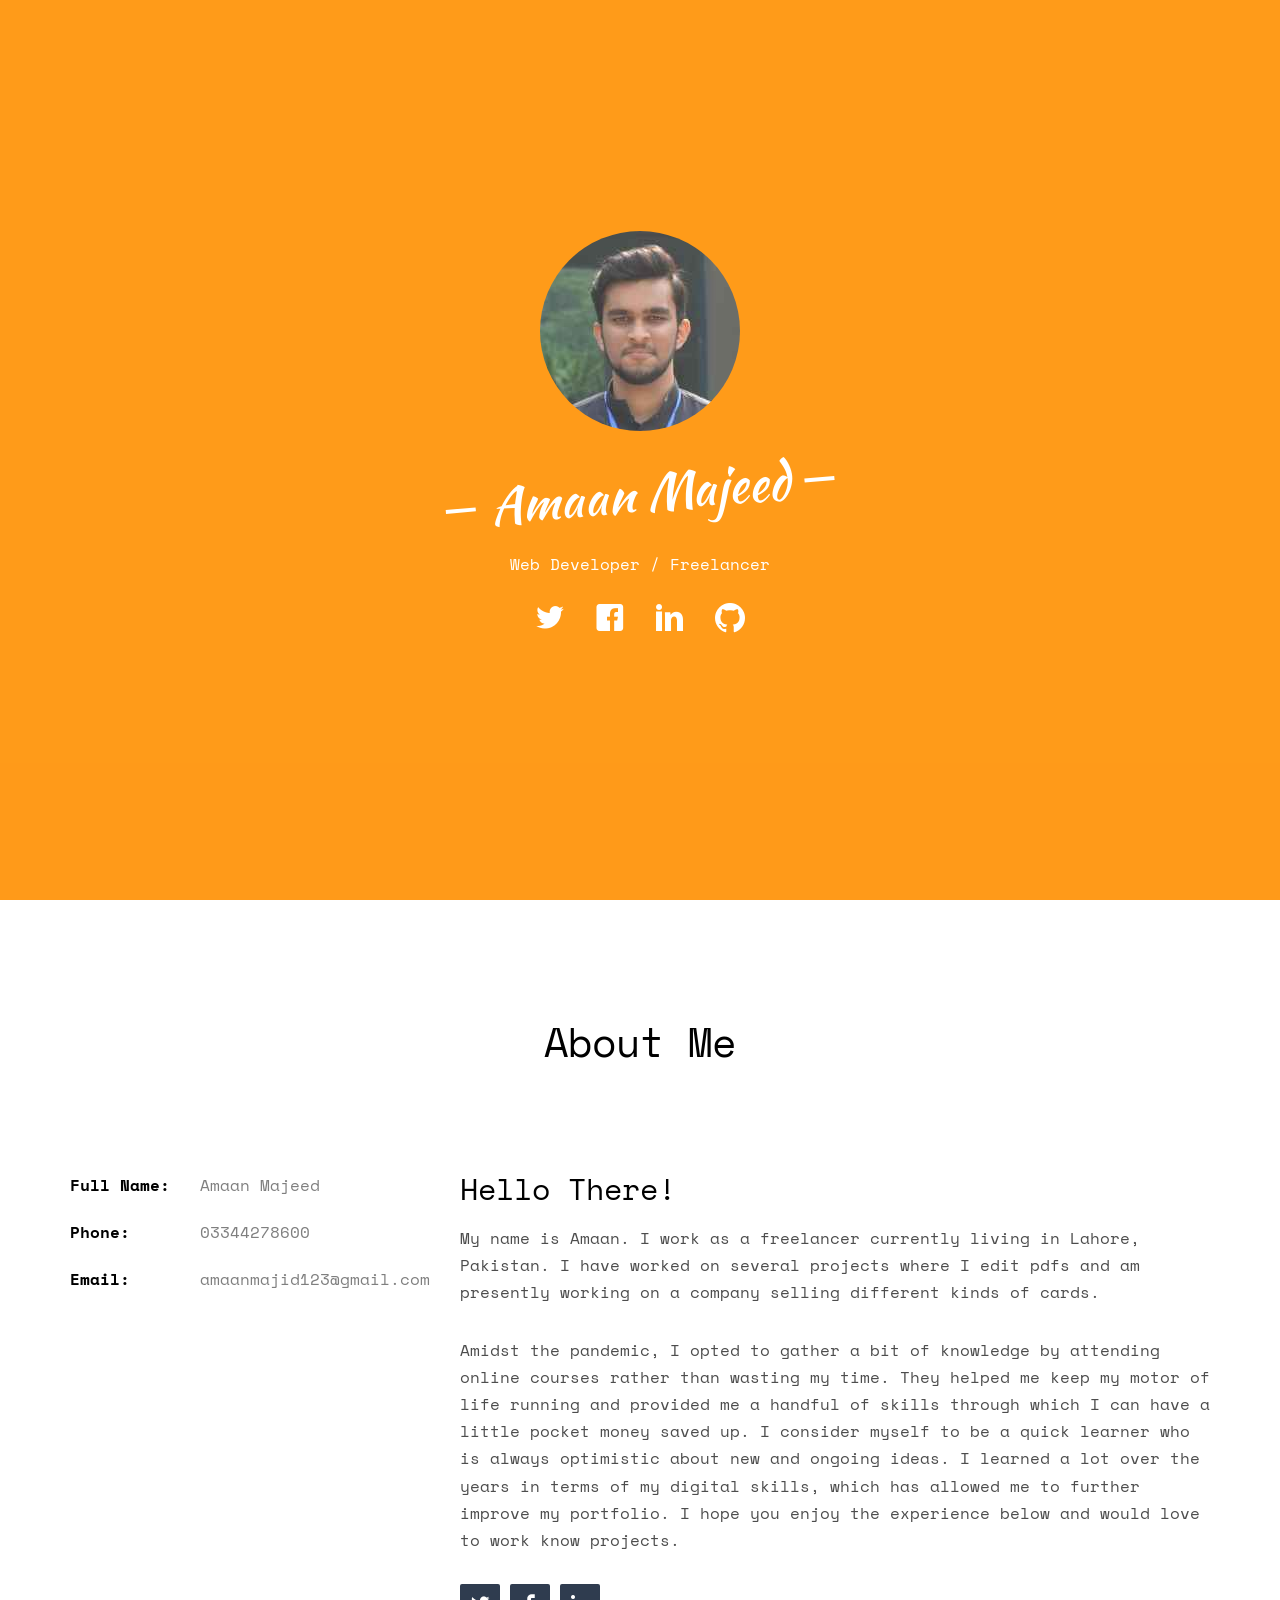
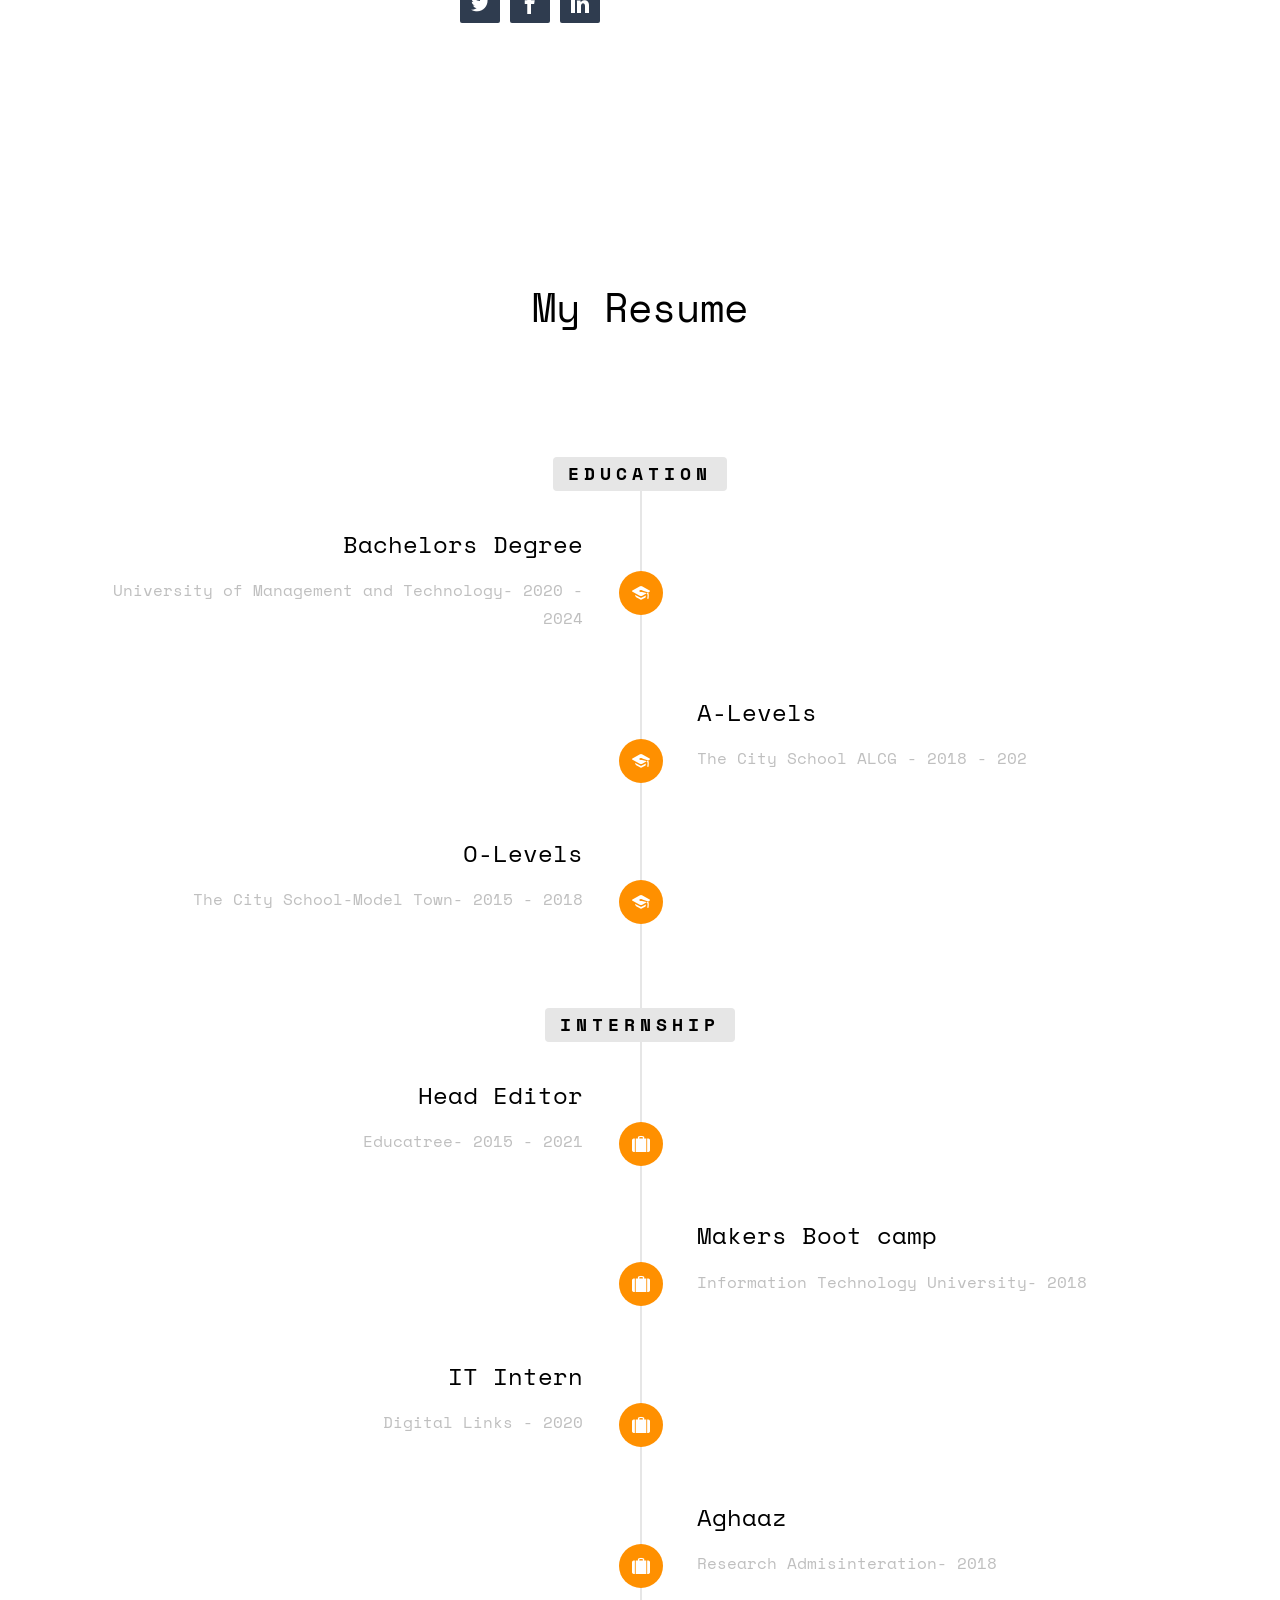
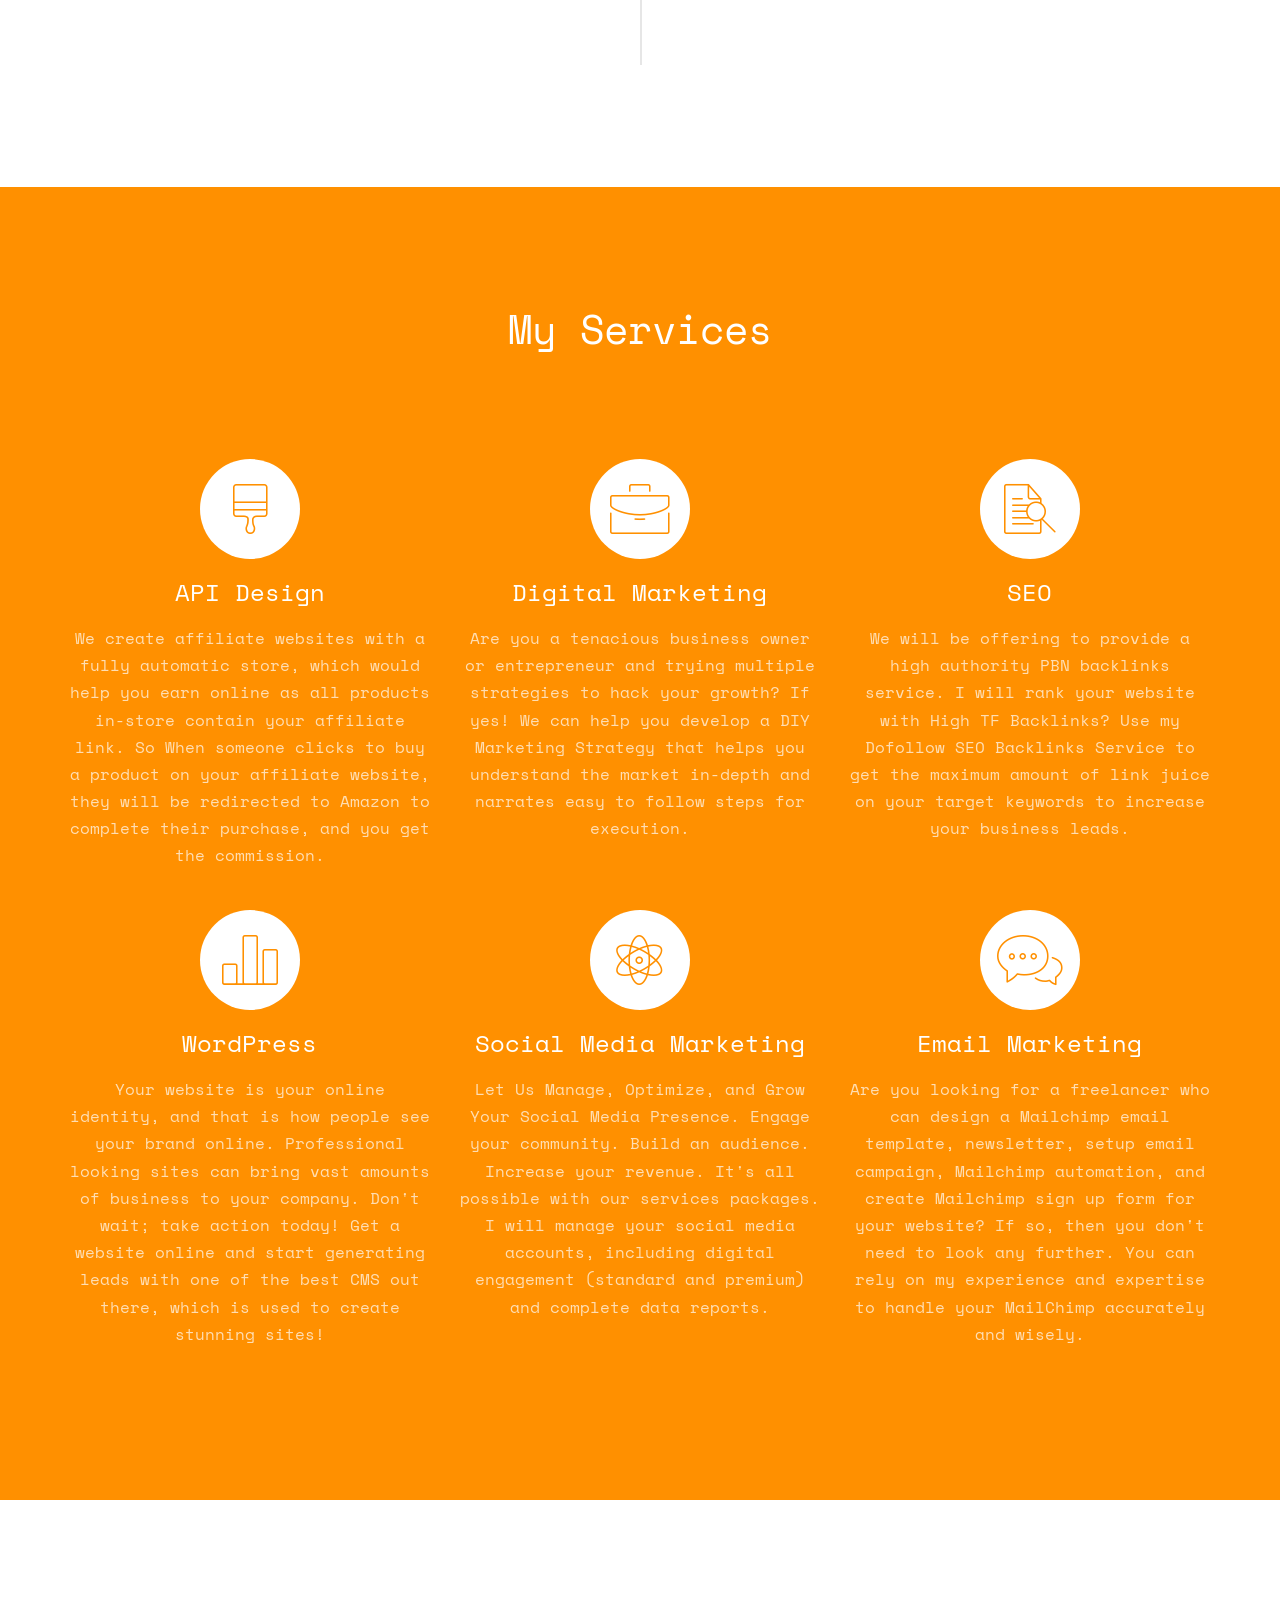
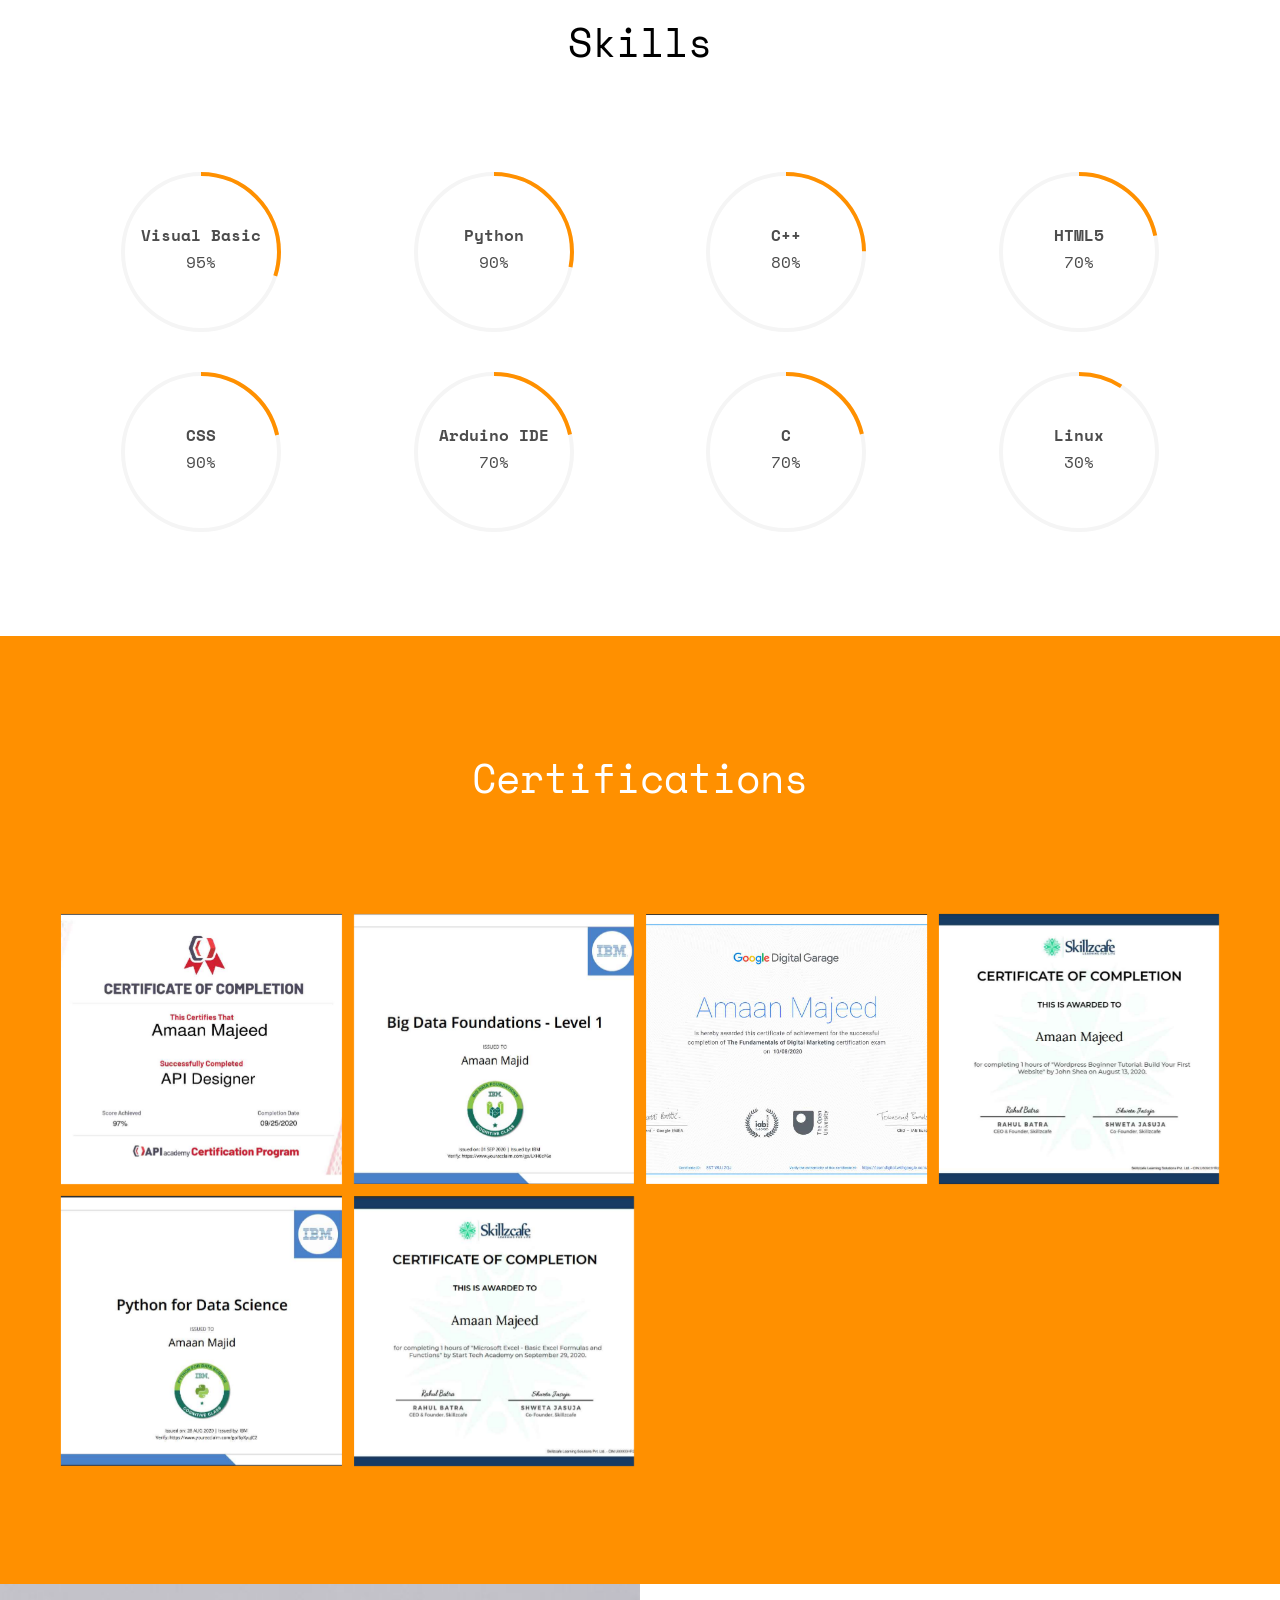
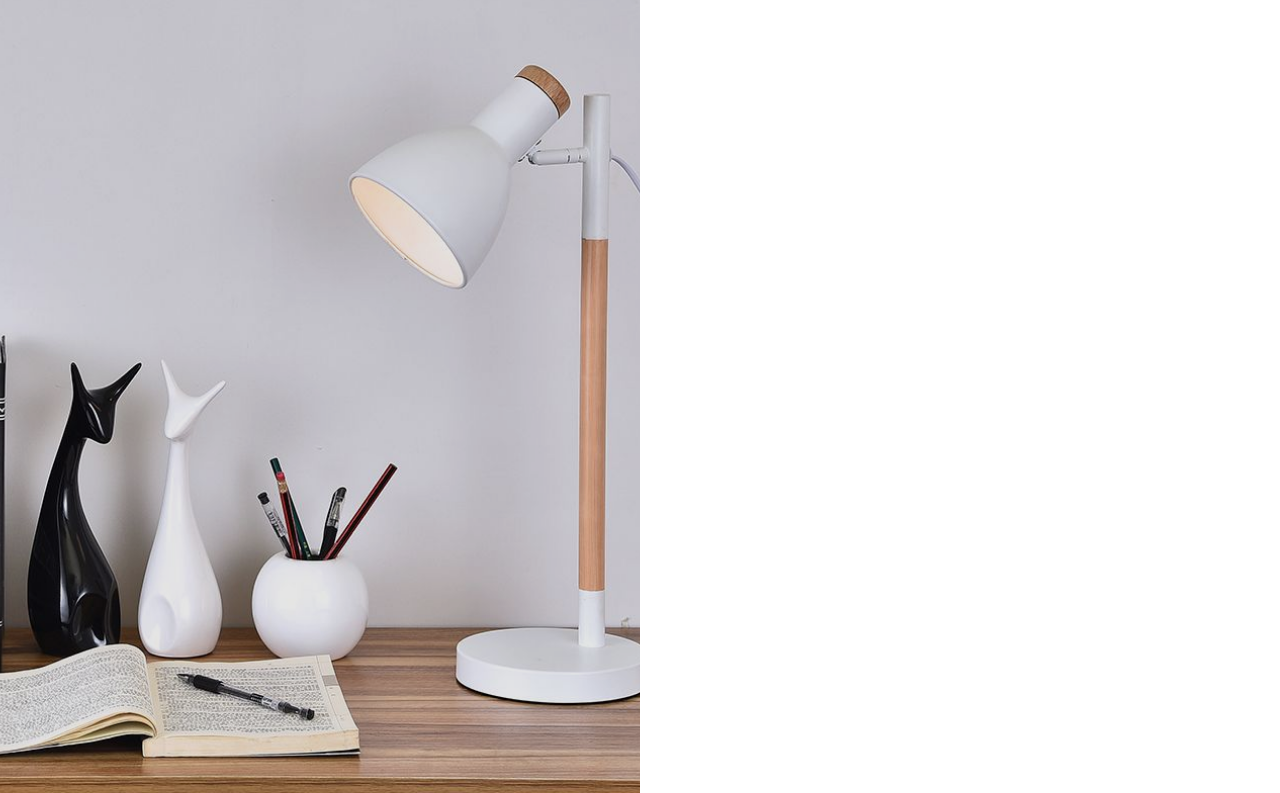
==== index.html @ 1ef881af "First Commit" ====
<!DOCTYPE HTML>
<html>
<head>
	<meta charset="utf-8">
	<meta http-equiv="X-UA-Compatible" content="IE=edge">
	<title>Amaan Majeed</title>
	<meta name="viewport" content="width=device-width, initial-scale=1">
	<meta name="description" content="Amaan Majeed's Portfolio" />
	<meta name="keywords" content="Digital Marketing, Freelancer, API, Wordpress, Social Media Marketing, Email Marketing, SEO." />
	<meta name="author" content="Amaan Majeed" />
	<style>
		.map-wrapper{
			max-width:1450;
		}
		.googlemap{
			width: 100%;
		}
		.youtubevideo{
			width: 100%
		}
	</style>
	

	<link href="https://fonts.googleapis.com/css?family=Space+Mono" rel="stylesheet">
	<link href="https://fonts.googleapis.com/css?family=Kaushan+Script" rel="stylesheet">

	<!-- Animate.css -->
	<link rel="stylesheet" href="css/animate.css">
	<!-- Icomoon Icon Fonts-->
	<link rel="stylesheet" href="css/icomoon.css">
	<!-- Bootstrap  -->
	<link rel="stylesheet" href="css/bootstrap.css">

	<!-- Theme style  -->
	<link rel="stylesheet" href="css/style.css">

	<!-- Modernizr JS -->
	<script src="js/modernizr-2.6.2.min.js"></script>
	<!-- FOR IE9 below -->
	<!--[if lt IE 9]>
	<script src="js/respond.min.js"></script>
	<![endif]-->

</head>

<div class="fh5co-loader"></div>

<div id="page">
	<header id="fh5co-header" class="fh5co-cover js-fullheight" role="banner" style="background-image:none;" data-stellar-background-ratio="0.5">
		<div class="overlay"></div>
		<div class="container">
			<div class="row">
				<div class="col-md-8 col-md-offset-2 text-center">
					<div class="display-t js-fullheight">
						<div class="display-tc js-fullheight animate-box" data-animate-effect="fadeIn">
							<div class="profile-thumb" style="background: url(images/user-3.jpg);"></div>
							<h1><span>Amaan Majeed</span></h1>
							<h3><span>Web Developer / Freelancer</span></h3>
							<p>
								<ul class="fh5co-social-icons">
									<li><a href="https://twitter.com/amaanmajid123" target="_blank"><i class="icon-twitter2"></i></a></li>
									<li><a href="https://www.facebook.com/amaan.majid" target="_blank"><i class="icon-facebook2" ></i></a></li>
									<li><a href="https://www.linkedin.com/in/amaan-majeed-285aa01b4/" target="_blank"><i class="icon-linkedin2"></i></a></li>
									<li><a href="https://www.linkedin.com/in/amaan-majeed-285aa01b4/" target="_blank"><i class="icon-github2"></i></a></li>
								</ul>
							</p>
						</div>
					</div>
				</div>
			</div>
		</div>
	</header>

	<div id="fh5co-about" class="animate-box">
		<div class="container">
			<div class="row">
				<div class="col-md-8 col-md-offset-2 text-center fh5co-heading">
					<h2>About Me</h2>
				</div>
			</div>
			<div class="row">
				<div class="col-md-4">
					<ul class="info">
						<li><span class="first-block">Full Name:</span><span class="second-block">Amaan Majeed</span></li>
						<li><span class="first-block">Phone:</span><span class="second-block">03344278600</span></li>
						<li><span class="first-block">Email:</span><span class="second-block">amaanmajid123@gmail.com</span></li>
					</ul>
				</div>
				<div class="col-md-8">
					<h2>Hello There!</h2>
					<p>My name is Amaan. I work as a freelancer currently living in Lahore, Pakistan. I have worked on several projects where I edit pdfs and am presently working on a company selling different kinds of cards.</p>
					<p>Amidst the pandemic, I opted to gather a bit of knowledge by attending online courses rather than wasting my time. They helped me keep my motor of life running and provided me a handful of skills through which I can have a little pocket money saved up.
					I consider myself to be a quick learner who is always optimistic about new and ongoing ideas. I learned a lot over the years in terms of my digital skills, which has allowed me to further improve my portfolio. I hope you enjoy the experience below and would love to work know projects.</p>
					<p>
					
						<ul class="fh5co-social-icons">
							<li><a href="https://twitter.com/amaanmajid123"><i class="icon-twitter2"></i></a></li>
							<li><a href="https://www.facebook.com/amaan.majid"><i class="icon-facebook3"></i></a></li>
							<li><a href="https://www.linkedin.com/in/amaan-majeed-285aa01b4/"><i class="icon-linkedin2"></i></a></li>

						</ul>
					</p>
				</div>
			</div>
		</div>
	</div>

	<div id="fh5co-resume" class="fh5co-bg-color">
		<div class="container">
			<div class="row animate-box">
				<div class="col-md-8 col-md-offset-2 text-center fh5co-heading">
					<h2>My Resume</h2>
				</div>
			</div>
			<div class="row">
				<div class="col-md-12 col-md-offset-0">
					<ul class="timeline">
						<li class="timeline-heading text-center animate-box">
							<div><h3>Education</h3></div>
						</li>
						<li class="animate-box timeline-unverted">
							<div class="timeline-badge"><i class="icon-graduation-cap"></i></div>
							<div class="timeline-panel">
								<div class="timeline-heading">
									<h3 class="timeline-title">Bachelors Degree</h3>
									<span class="company">University of Management and Technology- 2020 - 2024</span>
								</div>
								<div class="timeline-body">
									<br>
								</div>
							</div>
						</li>
						<li class="timeline-inverted animate-box">
							<div class="timeline-badge"><i class="icon-graduation-cap"></i></div>
							<div class="timeline-panel">
								<div class="timeline-heading">
									<h3 class="timeline-title">A-Levels</h3>
									<span class="company">The City School ALCG - 2018 - 202</span>
								</div>
								<div class="timeline-body">
									<br>
								</div>
							</div>
						</li>
						<li class="animate-box timeline-unverted">
							<div class="timeline-badge"><i class="icon-graduation-cap"></i></div>
							<div class="timeline-panel">
								<div class="timeline-heading">
									<h3 class="timeline-title">O-Levels</h3>
									<span class="company">The City School-Model Town- 2015 - 2018</span>
								</div>
								<div class="timeline-body">
									<br>
								</div>
							</div>
						</li>

						<br>
						<li class="timeline-heading text-center animate-box">
							<div><h3>Internship</h3></div>
						</li>
						<li class="animate-box timeline-unverted">
							<div class="timeline-badge"><i class="icon-suitcase"></i></div>
							<div class="timeline-panel">
								<div class="timeline-heading">
									<h3 class="timeline-title">Head Editor</h3>
									<span class="company">Educatree- 2015 - 2021</span>
								</div>
								<div class="timeline-body">
									<br>
								</div>
							</div>
						</li>
						<li class="timeline-inverted animate-box">
							<div class="timeline-badge"><i class="icon-suitcase"></i></div>
							<div class="timeline-panel">
								<div class="timeline-heading">
									<h3 class="timeline-title">Makers Boot camp</h3>
									<span class="company">Information Technology University- 2018</span>
								</div>
								<div class="timeline-body">
									<br>
								</div>
							</div>
						</li>
						<li class="animate-box timeline-unverted">
							<div class="timeline-badge"><i class="icon-suitcase"></i></div>
							<div class="timeline-panel">
								<div class="timeline-heading">
									<h3 class="timeline-title">IT Intern</h3>
									<span class="company">Digital Links - 2020</span>
								</div>
								<div class="timeline-body">
									<br>
								</div>
							</div>
						</li>
						<li class="timeline-inverted animate-box">
							<div class="timeline-badge"><i class="icon-suitcase"></i></div>
							<div class="timeline-panel">
								<div class="timeline-heading">
									<h3 class="timeline-title">Aghaaz</h3>
									<span class="company">Research Admisinteration- 2018</span>
								</div>
								<div class="timeline-body">
									<br>
								</div>
							</div>
						</li>
					</ul>
				</div>
			</div>
		</div>
	</div>


	<div id="fh5co-features" class="animate-box">
		<div class="container">
			<div class="services-padding">
				<div class="row">
					<div class="col-md-8 col-md-offset-2 text-center fh5co-heading">
						<h2>My Services</h2>
					</div>
				</div>
				<div class="row">
					<div class="col-md-4 text-center">
						<div class="feature-left">
							<span class="icon">
								<i class="icon-paintbrush"></i>
							</span>
							<div class="feature-copy">
								<h3>API Design</h3>
								<p>We create affiliate websites with a fully automatic store, which would help you earn online as all products in-store contain your affiliate link. So When someone clicks to buy a product on your affiliate website, they will be redirected to Amazon to complete their purchase, and you get the commission.</p>
							</div>
						</div>
					</div>

					<div class="col-md-4 text-center">
						<div class="feature-left">
							<span class="icon">
								<i class="icon-briefcase"></i>
							</span>
							<div class="feature-copy">
								<h3>Digital Marketing</h3>
								<p>Are you a tenacious business owner or entrepreneur and trying multiple strategies to hack your growth? If yes! We can help you develop a DIY Marketing Strategy that helps you understand the market in-depth and narrates easy to follow steps for execution.</p>
							</div>
						</div>

					</div>
					<div class="col-md-4 text-center">
						<div class="feature-left">
							<span class="icon">
								<i class="icon-search"></i>
							</span>
							<div class="feature-copy">
								<h3>SEO</h3>
								<p>We will be offering to provide a high authority PBN backlinks service. I will rank your website with High TF Backlinks? Use my Dofollow SEO Backlinks Service to get the maximum amount of link juice on your target keywords to increase your business leads.</p>
							</div>
						</div>
					</div>
				</div>


				<div class="row">
					<div class="col-md-4 text-center">

						<div class="feature-left">
							<span class="icon">
								<i class="icon-bargraph"></i>
							</span>
							<div class="feature-copy">
								<h3>WordPress</h3>
								<p>Your website is your online identity, and that is how people see your brand online. Professional looking sites can bring vast amounts of business to your company. Don't wait; take action today! Get a website online and start generating leads with one of the best CMS out there, which is used to create stunning sites!</p>
							</div>
						</div>

					</div>

					<div class="col-md-4 text-center">
						<div class="feature-left">
							<span class="icon">
								<i class="icon-genius"></i>
							</span>
							<div class="feature-copy">
								<h3>Social Media Marketing</h3>
								<p>Let Us Manage, Optimize, and Grow Your Social Media Presence. Engage your community. Build an audience. Increase your revenue. It's all possible with our services packages. I will manage your social media accounts, including digital engagement (standard and premium) and complete data reports.</p>
							</div>
						</div>

					</div>
					<div class="col-md-4 text-center">
						<div class="feature-left">
							<span class="icon">
								<i class="icon-chat"></i>
							</span>
							<div class="feature-copy">
								<h3>Email Marketing</h3>
								<p>Are you looking for a freelancer who can design a Mailchimp email template, newsletter, setup email campaign, Mailchimp automation, and create Mailchimp sign up form for your website? If so, then you don't need to look any further. You can rely on my experience and expertise to handle your MailChimp accurately and wisely.</p>
							</div>
						</div>
					</div>
				</div>
			</div>
		</div>
	</div>

	<div id="fh5co-skills" class="animate-box">
		<div class="container">
			<div class="row">
				<div class="col-md-8 col-md-offset-2 text-center fh5co-heading">
					<h2>Skills</h2>
				</div>
			</div>
			<div class="row row-pb-md">
				<div class="col-md-3 col-sm-6 col-xs-12 text-center">
					<div class="chart" data-percent="95"><span><strong>Visual Basic</strong>95%</span></div>
				</div>

				<div class="col-md-3 col-sm-6 col-xs-12 text-center">
					<div class="chart" data-percent="90"><span><strong>Python</strong>90%</span></div>
				</div>
				<div class="col-md-3 col-sm-6 col-xs-12 text-center">
					<div class="chart" data-percent="80"><span><strong>C++</strong>80%</span></div>
				</div>
				<div class="col-md-3 col-sm-6 col-xs-12 text-center">
					<div class="chart" data-percent="70"><span><strong>HTML5</strong>70%</span></div>
				</div>

				<div class="col-md-3 col-sm-6 col-xs-12 text-center">
					<div class="chart" data-percent="70"><span><strong>CSS</strong>90%</span></div>
				</div>
				<div class="col-md-3 col-sm-6 col-xs-12 text-center">
					<div class="chart" data-percent="70"><span><strong>Arduino IDE</strong>70%</span></div>
				</div>
				<div class="col-md-3 col-sm-6 col-xs-12 text-center">
					<div class="chart" data-percent="70"><span><strong>C</strong>70%</span></div>
				</div>
				<div class="col-md-3 col-sm-6 col-xs-12 text-center">
					<div class="chart" data-percent="30"><span><strong>Linux</strong>30%</span></div>
				</div>

			</div>
		</div>

		<div id="fh5co-work" class="fh5co-bg-dark">
			<div class="container">
				<div class="row animate-box">
					<div class="col-md-8 col-md-offset-2 text-center fh5co-heading">
						<h2>Certifications</h2>
					</div>
				</div>
				<div class="row">
					<div class="col-md-3 text-center col-padding animate-box">
						<a href="#" class="work" style="background-image: url(images/portfolio-1.jpg);">
							<div class="desc">
								<h3>API Designer</h3>
								<span>API academy</span>
							</div>
						</a>
					</div>
					<div class="col-md-3 text-center col-padding animate-box">
						<a href="#" class="work" style="background-image: url(images/portfolio-2.jpg);">
							<div class="desc">
								<h3>Big Data</h3>
								<span>IBM</span>
							</div>
						</a>
					</div>
					<div class="col-md-3 text-center col-padding animate-box">
						<a href="#" class="work" style="background-image: url(images/portfolio-3.jpg);">
							<div class="desc">
								<h3>Digital Marketing</h3>
								<span>Google</span>
							</div>
						</a>
					</div>
					<div class="col-md-3 text-center col-padding animate-box">
						<a href="#" class="work" style="background-image: url(images/portfolio-4.jpg);">
							<div class="desc">
								<h3>WordPress</h3>
								<span>Skillzcafe</span>
							</div>
						</a>
					</div>
					<div class="col-md-3 text-center col-padding animate-box">
						<a href="#" class="work" style="background-image: url(images/portfolio-5.jpg);">
							<div class="desc">
								<h3>Python</h3>
								<span>IBM</span>
							</div>
						</a>
					</div>
					<div class="col-md-3 text-center col-padding animate-box">
						<a href="#" class="work" style="background-image: url(images/portfolio-6.jpg);">
							<div class="desc">
								<h3>Microsoft Excel</h3>
								<span>Skillzcafe</span>
							</div>
						</a>
					</div>
					<div class="col-md-3 text-center col-padding animate-box">
						<a href="#" class="work" style="background-image: url(images/portfolio-7.jpg);">
							<div class="desc">
								<h3>SEO</h3>
								<span>SEMrush</span>
							</div>
						</a>
					</div>
					<div class="col-md-3 text-center col-padding animate-box">
						<a href="#" class="work" style="background-image: url(images/portfolio-8.jpg);">
							<div class="desc">
								<h3>MAKERS BOOTCAMP</h3>
								<span>ITU</span>
							</div>
						</a>
					</div>
				</div>
			</div>
		</div>
		<!-- 
		<div id="fh5co-blog">
			<div class="container">
				<div class="row animate-box">
					<div class="col-md-8 col-md-offset-2 text-center fh5co-heading">
						<h2>What is Digital Marketing</h2>
						<p>Need to Know what Digital Marketing is? Here is a video which might help you get an idea what you would be dealing with.</p>
						<p align="center"><iframe class="youtubevideo" width="768" height="432" src="https://www.youtube.com/embed/bixR-KIJKYM" frameborder="0" allow="accelerometer; autoplay; clipboard-write; encrypted-media; gyroscope; picture-in-picture" allowfullscreen></iframe></p>

					</div>
				</div>

			</div>
		</div>

		<div id="fh5co-started" class="fh5co-bg-dark">
			<div class="overlay"></div>
			<div class="container">
				<div class="row animate-box">
					<div class="col-md-8 col-md-offset-2 text-center fh5co-heading">
						<h2>Hire Me!</h2>
						<p>If you feel like working with me, then drop down your details, and I would be in touch with you soon.</p>
						<p><a href="#fh5co-consult" class="btn btn-default btn-lg">Contact Us</a></p>
					</div>
				</div>
			</div>
		</div>
		-->
		<div id="fh5co-consult">
			<div class="video fh5co-video" style="background-image: url(images/cover_bg_1.jpg);">
				<div class="overlay"></div>
			</div>
			<div class="choose animate-box">
				<h2>Contact</h2>
				<form action="#">
					<div class="row form-group">
						<div class="col-md-12">
							<input type="text" id="fname" class="form-control" placeholder="Your firstname">
						</div>
					</div>

					<div class="row form-group">
						<div class="col-md-12">
							<input type="text" id="email" class="form-control" placeholder="Your email address">
						</div>
					</div>

					<div class="row form-group">
						<div class="col-md-12">
							<input type="text" id="subject" class="form-control" placeholder="Your subject of this message">
						</div>
					</div>

					<div class="row form-group">
						<div class="col-md-12">
							<textarea name="message" id="message" cols="30" rows="10" class="form-control" placeholder="Say something about us"></textarea>
						</div>
					</div>
					<div class="form-group">
						<input type="submit" value="Send Message" class="btn btn-primary">
					</div>

				</form>
			</div>
		</div>

	</div>
	<br>

	<div class="gototop js-top">
		<a href="#" class="js-gotop"><i class="icon-arrow-up22"></i></a>
	</div>

	<!-- jQuery -->
	<script src="js/jquery.min.js"></script>
	<!-- jQuery Easing -->
	<script src="js/jquery.easing.1.3.js"></script>
	<!-- Bootstrap -->
	<script src="js/bootstrap.min.js"></script>
	<!-- Waypoints -->
	<script src="js/jquery.waypoints.min.js"></script>
	<!-- Stellar Parallax -->
	<script src="js/jquery.stellar.min.js"></script>
	<!-- Easy PieChart -->
	<script src="js/jquery.easypiechart.min.js"></script>
	<!-- Google Map -->
	<br>
	
	<!-- Main -->
	<script src="js/main.js"></script>

	</body>
</html>
---- css/icomoon.css ----
@font-face {
    font-family: 'icomoon';
    src:    url('fonts/icomoon.eot?1oniuf');
    src:    url('fonts/icomoon.eot?1oniuf#iefix') format('embedded-opentype'),
        url('fonts/icomoon.ttf?1oniuf') format('truetype'),
        url('fonts/icomoon.woff?1oniuf') format('woff'),
        url('fonts/icomoon.svg?1oniuf#icomoon') format('svg');
    font-weight: normal;
    font-style: normal;
}

[class^="icon-"], [class*=" icon-"] {
    /* use !important to prevent issues with browser extensions that change fonts */
    font-family: 'icomoon' !important;
    speak: none;
    font-style: normal;
    font-weight: normal;
    font-variant: normal;
    text-transform: none;
    line-height: 1;

    /* Better Font Rendering =========== */
    -webkit-font-smoothing: antialiased;
    -moz-osx-font-smoothing: grayscale;
}

.icon-mobile:before {
    content: "\e000";
}
.icon-laptop:before {
    content: "\e001";
}
.icon-desktop:before {
    content: "\e002";
}
.icon-tablet:before {
    content: "\e003";
}
.icon-phone:before {
    content: "\e004";
}
.icon-document:before {
    content: "\e005";
}
.icon-documents:before {
    content: "\e006";
}
.icon-search:before {
    content: "\e007";
}
.icon-clipboard:before {
    content: "\e008";
}
.icon-newspaper:before {
    content: "\e009";
}
.icon-notebook:before {
    content: "\e00a";
}
.icon-book-open:before {
    content: "\e00b";
}
.icon-browser:before {
    content: "\e00c";
}
.icon-calendar:before {
    content: "\e00d";
}
.icon-presentation:before {
    content: "\e00e";
}
.icon-picture:before {
    content: "\e00f";
}
.icon-pictures:before {
    content: "\e010";
}
.icon-video:before {
    content: "\e011";
}
.icon-camera:before {
    content: "\e012";
}
.icon-printer:before {
    content: "\e013";
}
.icon-toolbox:before {
    content: "\e014";
}
.icon-briefcase:before {
    content: "\e015";
}
.icon-wallet:before {
    content: "\e016";
}
.icon-gift:before {
    content: "\e017";
}
.icon-bargraph:before {
    content: "\e018";
}
.icon-grid:before {
    content: "\e019";
}
.icon-expand:before {
    content: "\e01a";
}
.icon-focus:before {
    content: "\e01b";
}
.icon-edit:before {
    content: "\e01c";
}
.icon-adjustments:before {
    content: "\e01d";
}
.icon-ribbon:before {
    content: "\e01e";
}
.icon-hourglass:before {
    content: "\e01f";
}
.icon-lock:before {
    content: "\e020";
}
.icon-megaphone:before {
    content: "\e021";
}
.icon-shield:before {
    content: "\e022";
}
.icon-trophy:before {
    content: "\e023";
}
.icon-flag:before {
    content: "\e024";
}
.icon-map:before {
    content: "\e025";
}
.icon-puzzle:before {
    content: "\e026";
}
.icon-basket:before {
    content: "\e027";
}
.icon-envelope:before {
    content: "\e028";
}
.icon-streetsign:before {
    content: "\e029";
}
.icon-telescope:before {
    content: "\e02a";
}
.icon-gears:before {
    content: "\e02b";
}
.icon-key:before {
    content: "\e02c";
}
.icon-paperclip:before {
    content: "\e02d";
}
.icon-attachment:before {
    content: "\e02e";
}
.icon-pricetags:before {
    content: "\e02f";
}
.icon-lightbulb:before {
    content: "\e030";
}
.icon-layers:before {
    content: "\e031";
}
.icon-pencil:before {
    content: "\e032";
}
.icon-tools:before {
    content: "\e033";
}
.icon-tools-2:before {
    content: "\e034";
}
.icon-scissors:before {
    content: "\e035";
}
.icon-paintbrush:before {
    content: "\e036";
}
.icon-magnifying-glass:before {
    content: "\e037";
}
.icon-circle-compass:before {
    content: "\e038";
}
.icon-linegraph:before {
    content: "\e039";
}
.icon-mic:before {
    content: "\e03a";
}
.icon-strategy:before {
    content: "\e03b";
}
.icon-beaker:before {
    content: "\e03c";
}
.icon-caution:before {
    content: "\e03d";
}
.icon-recycle:before {
    content: "\e03e";
}
.icon-anchor:before {
    content: "\e03f";
}
.icon-profile-male:before {
    content: "\e040";
}
.icon-profile-female:before {
    content: "\e041";
}
.icon-bike:before {
    content: "\e042";
}
.icon-wine:before {
    content: "\e043";
}
.icon-hotairballoon:before {
    content: "\e044";
}
.icon-globe:before {
    content: "\e045";
}
.icon-genius:before {
    content: "\e046";
}
.icon-map-pin:before {
    content: "\e047";
}
.icon-dial:before {
    content: "\e048";
}
.icon-chat:before {
    content: "\e049";
}
.icon-heart:before {
    content: "\e04a";
}
.icon-cloud:before {
    content: "\e04b";
}
.icon-upload:before {
    content: "\e04c";
}
.icon-download:before {
    content: "\e04d";
}
.icon-target:before {
    content: "\e04e";
}
.icon-hazardous:before {
    content: "\e04f";
}
.icon-piechart:before {
    content: "\e050";
}
.icon-speedometer:before {
    content: "\e051";
}
.icon-global:before {
    content: "\e052";
}
.icon-compass:before {
    content: "\e053";
}
.icon-lifesaver:before {
    content: "\e054";
}
.icon-clock:before {
    content: "\e055";
}
.icon-aperture:before {
    content: "\e056";
}
.icon-quote:before {
    content: "\e057";
}
.icon-scope:before {
    content: "\e058";
}
.icon-alarmclock:before {
    content: "\e059";
}
.icon-refresh:before {
    content: "\e05a";
}
.icon-happy:before {
    content: "\e05b";
}
.icon-sad:before {
    content: "\e05c";
}
.icon-facebook:before {
    content: "\e05d";
}
.icon-twitter:before {
    content: "\e05e";
}
.icon-googleplus:before {
    content: "\e05f";
}
.icon-rss:before {
    content: "\e060";
}
.icon-tumblr:before {
    content: "\e061";
}
.icon-linkedin:before {
    content: "\e062";
}
.icon-dribbble:before {
    content: "\e063";
}
.icon-box2:before {
    content: "\ea82";
}
.icon-write:before {
    content: "\ea83";
}
.icon-clock2:before {
    content: "\ea84";
}
.icon-reply2:before {
    content: "\ea85";
}
.icon-reply-all2:before {
    content: "\ea86";
}
.icon-forward2:before {
    content: "\ea87";
}
.icon-flag2:before {
    content: "\ea88";
}
.icon-search2:before {
    content: "\ea89";
}
.icon-trash2:before {
    content: "\ea8a";
}
.icon-envelope2:before {
    content: "\ea8b";
}
.icon-bubble:before {
    content: "\ea8c";
}
.icon-bubbles:before {
    content: "\ea8d";
}
.icon-user2:before {
    content: "\ea8e";
}
.icon-users2:before {
    content: "\ea8f";
}
.icon-cloud2:before {
    content: "\ea90";
}
.icon-download2:before {
    content: "\ea91";
}
.icon-upload2:before {
    content: "\ea92";
}
.icon-rain:before {
    content: "\ea93";
}
.icon-sun:before {
    content: "\ea94";
}
.icon-moon2:before {
    content: "\ea95";
}
.icon-bell2:before {
    content: "\ea96";
}
.icon-folder2:before {
    content: "\ea97";
}
.icon-pin2:before {
    content: "\ea98";
}
.icon-sound2:before {
    content: "\ea99";
}
.icon-microphone:before {
    content: "\ea9a";
}
.icon-camera2:before {
    content: "\ea9b";
}
.icon-image2:before {
    content: "\ea9c";
}
.icon-cog2:before {
    content: "\ea9d";
}
.icon-calendar2:before {
    content: "\ea9e";
}
.icon-book2:before {
    content: "\ea9f";
}
.icon-map-marker:before {
    content: "\eaa0";
}
.icon-store:before {
    content: "\eaa1";
}
.icon-support:before {
    content: "\eaa2";
}
.icon-tag2:before {
    content: "\eaa3";
}
.icon-heart2:before {
    content: "\eaa4";
}
.icon-video-camera:before {
    content: "\eaa5";
}
.icon-trophy2:before {
    content: "\eaa6";
}
.icon-cart:before {
    content: "\eaa7";
}
.icon-eye2:before {
    content: "\eaa8";
}
.icon-cancel:before {
    content: "\eaa9";
}
.icon-chart:before {
    content: "\eaaa";
}
.icon-target2:before {
    content: "\eaab";
}
.icon-printer2:before {
    content: "\eaac";
}
.icon-location2:before {
    content: "\eaad";
}
.icon-bookmark2:before {
    content: "\eaae";
}
.icon-monitor:before {
    content: "\eaaf";
}
.icon-cross2:before {
    content: "\eab0";
}
.icon-plus2:before {
    content: "\eab1";
}
.icon-left:before {
    content: "\eab2";
}
.icon-up:before {
    content: "\eab3";
}
.icon-browser2:before {
    content: "\eab4";
}
.icon-windows:before {
    content: "\eab5";
}
.icon-switch2:before {
    content: "\eab6";
}
.icon-dashboard:before {
    content: "\eab7";
}
.icon-play:before {
    content: "\eab8";
}
.icon-fast-forward:before {
    content: "\eab9";
}
.icon-next:before {
    content: "\eaba";
}
.icon-refresh2:before {
    content: "\eabb";
}
.icon-film:before {
    content: "\eabc";
}
.icon-home2:before {
    content: "\eabd";
}
.icon-add-to-list:before {
    content: "\e901";
}
.icon-classic-computer:before {
    content: "\e902";
}
.icon-controller-fast-backward:before {
    content: "\e903";
}
.icon-creative-commons-attribution:before {
    content: "\e904";
}
.icon-creative-commons-noderivs:before {
    content: "\e905";
}
.icon-creative-commons-noncommercial-eu:before {
    content: "\e906";
}
.icon-creative-commons-noncommercial-us:before {
    content: "\e907";
}
.icon-creative-commons-public-domain:before {
    content: "\e908";
}
.icon-creative-commons-remix:before {
    content: "\e909";
}
.icon-creative-commons-share:before {
    content: "\e90a";
}
.icon-creative-commons-sharealike:before {
    content: "\e90b";
}
.icon-creative-commons:before {
    content: "\e90c";
}
.icon-document-landscape:before {
    content: "\e90d";
}
.icon-remove-user:before {
    content: "\e90e";
}
.icon-warning:before {
    content: "\e90f";
}
.icon-arrow-bold-down:before {
    content: "\e910";
}
.icon-arrow-bold-left:before {
    content: "\e911";
}
.icon-arrow-bold-right:before {
    content: "\e912";
}
.icon-arrow-bold-up:before {
    content: "\e913";
}
.icon-arrow-down:before {
    content: "\e914";
}
.icon-arrow-left:before {
    content: "\e915";
}
.icon-arrow-long-down:before {
    content: "\e916";
}
.icon-arrow-long-left:before {
    content: "\e917";
}
.icon-arrow-long-right:before {
    content: "\e918";
}
.icon-arrow-long-up:before {
    content: "\e919";
}
.icon-arrow-right:before {
    content: "\e91a";
}
.icon-arrow-up:before {
    content: "\e91b";
}
.icon-arrow-with-circle-down:before {
    content: "\e91c";
}
.icon-arrow-with-circle-left:before {
    content: "\e91d";
}
.icon-arrow-with-circle-right:before {
    content: "\e91e";
}
.icon-arrow-with-circle-up:before {
    content: "\e91f";
}
.icon-bookmark:before {
    content: "\e920";
}
.icon-bookmarks:before {
    content: "\e921";
}
.icon-chevron-down:before {
    content: "\e922";
}
.icon-chevron-left:before {
    content: "\e923";
}
.icon-chevron-right:before {
    content: "\e924";
}
.icon-chevron-small-down:before {
    content: "\e925";
}
.icon-chevron-small-left:before {
    content: "\e926";
}
.icon-chevron-small-right:before {
    content: "\e927";
}
.icon-chevron-small-up:before {
    content: "\e928";
}
.icon-chevron-thin-down:before {
    content: "\e929";
}
.icon-chevron-thin-left:before {
    content: "\e92a";
}
.icon-chevron-thin-right:before {
    content: "\e92b";
}
.icon-chevron-thin-up:before {
    content: "\e92c";
}
.icon-chevron-up:before {
    content: "\e92d";
}
.icon-chevron-with-circle-down:before {
    content: "\e92e";
}
.icon-chevron-with-circle-left:before {
    content: "\e92f";
}
.icon-chevron-with-circle-right:before {
    content: "\e930";
}
.icon-chevron-with-circle-up:before {
    content: "\e931";
}
.icon-cloud3:before {
    content: "\e932";
}
.icon-controller-fast-forward:before {
    content: "\e933";
}
.icon-controller-jump-to-start:before {
    content: "\e934";
}
.icon-controller-next:before {
    content: "\e935";
}
.icon-controller-paus:before {
    content: "\e936";
}
.icon-controller-play:before {
    content: "\e937";
}
.icon-controller-record:before {
    content: "\e938";
}
.icon-controller-stop:before {
    content: "\e939";
}
.icon-controller-volume:before {
    content: "\e93a";
}
.icon-dot-single:before {
    content: "\e93b";
}
.icon-dots-three-horizontal:before {
    content: "\e93c";
}
.icon-dots-three-vertical:before {
    content: "\e93d";
}
.icon-dots-two-horizontal:before {
    content: "\e93e";
}
.icon-dots-two-vertical:before {
    content: "\e93f";
}
.icon-download3:before {
    content: "\e940";
}
.icon-emoji-flirt:before {
    content: "\e941";
}
.icon-flow-branch:before {
    content: "\e942";
}
.icon-flow-cascade:before {
    content: "\e943";
}
.icon-flow-line:before {
    content: "\e944";
}
.icon-flow-parallel:before {
    content: "\e945";
}
.icon-flow-tree:before {
    content: "\e946";
}
.icon-install:before {
    content: "\e947";
}
.icon-layers2:before {
    content: "\e948";
}
.icon-open-book:before {
    content: "\e949";
}
.icon-resize-100:before {
    content: "\e94a";
}
.icon-resize-full-screen:before {
    content: "\e94b";
}
.icon-save:before {
    content: "\e94c";
}
.icon-select-arrows:before {
    content: "\e94d";
}
.icon-sound-mute:before {
    content: "\e94e";
}
.icon-sound:before {
    content: "\e94f";
}
.icon-trash:before {
    content: "\e950";
}
.icon-triangle-down:before {
    content: "\e951";
}
.icon-triangle-left:before {
    content: "\e952";
}
.icon-triangle-right:before {
    content: "\e953";
}
.icon-triangle-up:before {
    content: "\e954";
}
.icon-uninstall:before {
    content: "\e955";
}
.icon-upload-to-cloud:before {
    content: "\e956";
}
.icon-upload3:before {
    content: "\e957";
}
.icon-add-user:before {
    content: "\e958";
}
.icon-address:before {
    content: "\e959";
}
.icon-adjust:before {
    content: "\e95a";
}
.icon-air:before {
    content: "\e95b";
}
.icon-aircraft-landing:before {
    content: "\e95c";
}
.icon-aircraft-take-off:before {
    content: "\e95d";
}
.icon-aircraft:before {
    content: "\e95e";
}
.icon-align-bottom:before {
    content: "\e95f";
}
.icon-align-horizontal-middle:before {
    content: "\e960";
}
.icon-align-left:before {
    content: "\e961";
}
.icon-align-right:before {
    content: "\e962";
}
.icon-align-top:before {
    content: "\e963";
}
.icon-align-vertical-middle:before {
    content: "\e964";
}
.icon-archive:before {
    content: "\e965";
}
.icon-area-graph:before {
    content: "\e966";
}
.icon-attachment2:before {
    content: "\e967";
}
.icon-awareness-ribbon:before {
    content: "\e968";
}
.icon-back-in-time:before {
    content: "\e969";
}
.icon-back:before {
    content: "\e96a";
}
.icon-bar-graph:before {
    content: "\e96b";
}
.icon-battery:before {
    content: "\e96c";
}
.icon-beamed-note:before {
    content: "\e96d";
}
.icon-bell:before {
    content: "\e96e";
}
.icon-blackboard:before {
    content: "\e96f";
}
.icon-block:before {
    content: "\e970";
}
.icon-book:before {
    content: "\e971";
}
.icon-bowl:before {
    content: "\e972";
}
.icon-box:before {
    content: "\e973";
}
.icon-briefcase2:before {
    content: "\e974";
}
.icon-browser3:before {
    content: "\e975";
}
.icon-brush:before {
    content: "\e976";
}
.icon-bucket:before {
    content: "\e977";
}
.icon-cake:before {
    content: "\e978";
}
.icon-calculator:before {
    content: "\e979";
}
.icon-calendar3:before {
    content: "\e97a";
}
.icon-camera3:before {
    content: "\e97b";
}
.icon-ccw:before {
    content: "\e97c";
}
.icon-chat2:before {
    content: "\e97d";
}
.icon-check:before {
    content: "\e97e";
}
.icon-circle-with-cross:before {
    content: "\e97f";
}
.icon-circle-with-minus:before {
    content: "\e980";
}
.icon-circle-with-plus:before {
    content: "\e981";
}
.icon-circle:before {
    content: "\e982";
}
.icon-circular-graph:before {
    content: "\e983";
}
.icon-clapperboard:before {
    content: "\e984";
}
.icon-clipboard2:before {
    content: "\e985";
}
.icon-clock3:before {
    content: "\e986";
}
.icon-code:before {
    content: "\e987";
}
.icon-cog:before {
    content: "\e988";
}
.icon-colours:before {
    content: "\e989";
}
.icon-compass2:before {
    content: "\e98a";
}
.icon-copy:before {
    content: "\e98b";
}
.icon-credit-card:before {
    content: "\e98c";
}
.icon-credit:before {
    content: "\e98d";
}
.icon-cross:before {
    content: "\e98e";
}
.icon-cup:before {
    content: "\e98f";
}
.icon-cw:before {
    content: "\e990";
}
.icon-cycle:before {
    content: "\e991";
}
.icon-database:before {
    content: "\e992";
}
.icon-dial-pad:before {
    content: "\e993";
}
.icon-direction:before {
    content: "\e994";
}
.icon-document2:before {
    content: "\e995";
}
.icon-documents2:before {
    content: "\e996";
}
.icon-drink:before {
    content: "\e997";
}
.icon-drive:before {
    content: "\e998";
}
.icon-drop:before {
    content: "\e999";
}
.icon-edit2:before {
    content: "\e99a";
}
.icon-email:before {
    content: "\e99b";
}
.icon-emoji-happy:before {
    content: "\e99c";
}
.icon-emoji-neutral:before {
    content: "\e99d";
}
.icon-emoji-sad:before {
    content: "\e99e";
}
.icon-erase:before {
    content: "\e99f";
}
.icon-eraser:before {
    content: "\e9a0";
}
.icon-export:before {
    content: "\e9a1";
}
.icon-eye:before {
    content: "\e9a2";
}
.icon-feather:before {
    content: "\e9a3";
}
.icon-flag3:before {
    content: "\e9a4";
}
.icon-flash:before {
    content: "\e9a5";
}
.icon-flashlight:before {
    content: "\e9a6";
}
.icon-flat-brush:before {
    content: "\e9a7";
}
.icon-folder-images:before {
    content: "\e9a8";
}
.icon-folder-music:before {
    content: "\e9a9";
}
.icon-folder-video:before {
    content: "\e9aa";
}
.icon-folder:before {
    content: "\e9ab";
}
.icon-forward:before {
    content: "\e9ac";
}
.icon-funnel:before {
    content: "\e9ad";
}
.icon-game-controller:before {
    content: "\e9ae";
}
.icon-gauge:before {
    content: "\e9af";
}
.icon-globe2:before {
    content: "\e9b0";
}
.icon-graduation-cap:before {
    content: "\e9b1";
}
.icon-grid2:before {
    content: "\e9b2";
}
.icon-hair-cross:before {
    content: "\e9b3";
}
.icon-hand:before {
    content: "\e9b4";
}
.icon-heart-outlined:before {
    content: "\e9b5";
}
.icon-heart3:before {
    content: "\e9b6";
}
.icon-help-with-circle:before {
    content: "\e9b7";
}
.icon-help:before {
    content: "\e9b8";
}
.icon-home:before {
    content: "\e9b9";
}
.icon-hour-glass:before {
    content: "\e9ba";
}
.icon-image-inverted:before {
    content: "\e9bb";
}
.icon-image:before {
    content: "\e9bc";
}
.icon-images:before {
    content: "\e9bd";
}
.icon-inbox:before {
    content: "\e9be";
}
.icon-infinity:before {
    content: "\e9bf";
}
.icon-info-with-circle:before {
    content: "\e9c0";
}
.icon-info:before {
    content: "\e9c1";
}
.icon-key2:before {
    content: "\e9c2";
}
.icon-keyboard:before {
    content: "\e9c3";
}
.icon-lab-flask:before {
    content: "\e9c4";
}
.icon-landline:before {
    content: "\e9c5";
}
.icon-language:before {
    content: "\e9c6";
}
.icon-laptop2:before {
    content: "\e9c7";
}
.icon-leaf:before {
    content: "\e9c8";
}
.icon-level-down:before {
    content: "\e9c9";
}
.icon-level-up:before {
    content: "\e9ca";
}
.icon-lifebuoy:before {
    content: "\e9cb";
}
.icon-light-bulb:before {
    content: "\e9cc";
}
.icon-light-down:before {
    content: "\e9cd";
}
.icon-light-up:before {
    content: "\e9ce";
}
.icon-line-graph:before {
    content: "\e9cf";
}
.icon-link:before {
    content: "\e9d0";
}
.icon-list:before {
    content: "\e9d1";
}
.icon-location-pin:before {
    content: "\e9d2";
}
.icon-location:before {
    content: "\e9d3";
}
.icon-lock-open:before {
    content: "\e9d4";
}
.icon-lock2:before {
    content: "\e9d5";
}
.icon-log-out:before {
    content: "\e9d6";
}
.icon-login:before {
    content: "\e9d7";
}
.icon-loop:before {
    content: "\e9d8";
}
.icon-magnet:before {
    content: "\e9d9";
}
.icon-magnifying-glass2:before {
    content: "\e9da";
}
.icon-mail:before {
    content: "\e9db";
}
.icon-man:before {
    content: "\e9dc";
}
.icon-map2:before {
    content: "\e9dd";
}
.icon-mask:before {
    content: "\e9de";
}
.icon-medal:before {
    content: "\e9df";
}
.icon-megaphone2:before {
    content: "\e9e0";
}
.icon-menu:before {
    content: "\e9e1";
}
.icon-message:before {
    content: "\e9e2";
}
.icon-mic2:before {
    content: "\e9e3";
}
.icon-minus:before {
    content: "\e9e4";
}
.icon-mobile2:before {
    content: "\e9e5";
}
.icon-modern-mic:before {
    content: "\e9e6";
}
.icon-moon:before {
    content: "\e9e7";
}
.icon-mouse:before {
    content: "\e9e8";
}
.icon-music:before {
    content: "\e9e9";
}
.icon-network:before {
    content: "\e9ea";
}
.icon-new-message:before {
    content: "\e9eb";
}
.icon-new:before {
    content: "\e9ec";
}
.icon-news:before {
    content: "\e9ed";
}
.icon-note:before {
    content: "\e9ee";
}
.icon-notification:before {
    content: "\e9ef";
}
.icon-old-mobile:before {
    content: "\e9f0";
}
.icon-old-phone:before {
    content: "\e9f1";
}
.icon-palette:before {
    content: "\e9f2";
}
.icon-paper-plane:before {
    content: "\e9f3";
}
.icon-pencil2:before {
    content: "\e9f4";
}
.icon-phone2:before {
    content: "\e9f5";
}
.icon-pie-chart:before {
    content: "\e9f6";
}
.icon-pin:before {
    content: "\e9f7";
}
.icon-plus:before {
    content: "\e9f8";
}
.icon-popup:before {
    content: "\e9f9";
}
.icon-power-plug:before {
    content: "\e9fa";
}
.icon-price-ribbon:before {
    content: "\e9fb";
}
.icon-price-tag:before {
    content: "\e9fc";
}
.icon-print:before {
    content: "\e9fd";
}
.icon-progress-empty:before {
    content: "\e9fe";
}
.icon-progress-full:before {
    content: "\e9ff";
}
.icon-progress-one:before {
    content: "\ea00";
}
.icon-progress-two:before {
    content: "\ea01";
}
.icon-publish:before {
    content: "\ea02";
}
.icon-quote2:before {
    content: "\ea03";
}
.icon-radio:before {
    content: "\ea04";
}
.icon-reply-all:before {
    content: "\ea05";
}
.icon-reply:before {
    content: "\ea06";
}
.icon-retweet:before {
    content: "\ea07";
}
.icon-rocket:before {
    content: "\ea08";
}
.icon-round-brush:before {
    content: "\ea09";
}
.icon-rss2:before {
    content: "\ea0a";
}
.icon-ruler:before {
    content: "\ea0b";
}
.icon-scissors2:before {
    content: "\ea0c";
}
.icon-share-alternitive:before {
    content: "\ea0d";
}
.icon-share:before {
    content: "\ea0e";
}
.icon-shareable:before {
    content: "\ea0f";
}
.icon-shield2:before {
    content: "\ea10";
}
.icon-shop:before {
    content: "\ea11";
}
.icon-shopping-bag:before {
    content: "\ea12";
}
.icon-shopping-basket:before {
    content: "\ea13";
}
.icon-shopping-cart:before {
    content: "\ea14";
}
.icon-shuffle:before {
    content: "\ea15";
}
.icon-signal:before {
    content: "\ea16";
}
.icon-sound-mix:before {
    content: "\ea17";
}
.icon-sports-club:before {
    content: "\ea18";
}
.icon-spreadsheet:before {
    content: "\ea19";
}
.icon-squared-cross:before {
    content: "\ea1a";
}
.icon-squared-minus:before {
    content: "\ea1b";
}
.icon-squared-plus:before {
    content: "\ea1c";
}
.icon-star-outlined:before {
    content: "\ea1d";
}
.icon-star:before {
    content: "\ea1e";
}
.icon-stopwatch:before {
    content: "\ea1f";
}
.icon-suitcase:before {
    content: "\ea20";
}
.icon-swap:before {
    content: "\ea21";
}
.icon-sweden:before {
    content: "\ea22";
}
.icon-switch:before {
    content: "\ea23";
}
.icon-tablet2:before {
    content: "\ea24";
}
.icon-tag:before {
    content: "\ea25";
}
.icon-text-document-inverted:before {
    content: "\ea26";
}
.icon-text-document:before {
    content: "\ea27";
}
.icon-text:before {
    content: "\ea28";
}
.icon-thermometer:before {
    content: "\ea29";
}
.icon-thumbs-down:before {
    content: "\ea2a";
}
.icon-thumbs-up:before {
    content: "\ea2b";
}
.icon-thunder-cloud:before {
    content: "\ea2c";
}
.icon-ticket:before {
    content: "\ea2d";
}
.icon-time-slot:before {
    content: "\ea2e";
}
.icon-tools2:before {
    content: "\ea2f";
}
.icon-traffic-cone:before {
    content: "\ea30";
}
.icon-tree:before {
    content: "\ea31";
}
.icon-trophy3:before {
    content: "\ea32";
}
.icon-tv:before {
    content: "\ea33";
}
.icon-typing:before {
    content: "\ea34";
}
.icon-unread:before {
    content: "\ea35";
}
.icon-untag:before {
    content: "\ea36";
}
.icon-user:before {
    content: "\ea37";
}
.icon-users:before {
    content: "\ea38";
}
.icon-v-card:before {
    content: "\ea39";
}
.icon-video2:before {
    content: "\ea3a";
}
.icon-vinyl:before {
    content: "\ea3b";
}
.icon-voicemail:before {
    content: "\ea3c";
}
.icon-wallet2:before {
    content: "\ea3d";
}
.icon-water:before {
    content: "\ea3e";
}
.icon-500px-with-circle:before {
    content: "\ea3f";
}
.icon-500px:before {
    content: "\ea40";
}
.icon-basecamp:before {
    content: "\ea41";
}
.icon-behance:before {
    content: "\ea42";
}
.icon-creative-cloud:before {
    content: "\ea43";
}
.icon-dropbox:before {
    content: "\ea44";
}
.icon-evernote:before {
    content: "\ea45";
}
.icon-flattr:before {
    content: "\ea46";
}
.icon-foursquare:before {
    content: "\ea47";
}
.icon-google-drive:before {
    content: "\ea48";
}
.icon-google-hangouts:before {
    content: "\ea49";
}
.icon-grooveshark:before {
    content: "\ea4a";
}
.icon-icloud:before {
    content: "\ea4b";
}
.icon-mixi:before {
    content: "\ea4c";
}
.icon-onedrive:before {
    content: "\ea4d";
}
.icon-paypal:before {
    content: "\ea4e";
}
.icon-picasa:before {
    content: "\ea4f";
}
.icon-qq:before {
    content: "\ea50";
}
.icon-rdio-with-circle:before {
    content: "\ea51";
}
.icon-renren:before {
    content: "\ea52";
}
.icon-scribd:before {
    content: "\ea53";
}
.icon-sina-weibo:before {
    content: "\ea54";
}
.icon-skype-with-circle:before {
    content: "\ea55";
}
.icon-skype:before {
    content: "\ea56";
}
.icon-slideshare:before {
    content: "\ea57";
}
.icon-smashing:before {
    content: "\ea58";
}
.icon-soundcloud:before {
    content: "\ea59";
}
.icon-spotify-with-circle:before {
    content: "\ea5a";
}
.icon-spotify:before {
    content: "\ea5b";
}
.icon-swarm:before {
    content: "\ea5c";
}
.icon-vine-with-circle:before {
    content: "\ea5d";
}
.icon-vine:before {
    content: "\ea5e";
}
.icon-vk-alternitive:before {
    content: "\ea5f";
}
.icon-vk-with-circle:before {
    content: "\ea60";
}
.icon-vk:before {
    content: "\ea61";
}
.icon-xing-with-circle:before {
    content: "\ea62";
}
.icon-xing:before {
    content: "\ea63";
}
.icon-yelp:before {
    content: "\ea64";
}
.icon-dribbble-with-circle:before {
    content: "\ea65";
}
.icon-dribbble2:before {
    content: "\ea66";
}
.icon-facebook-with-circle:before {
    content: "\ea67";
}
.icon-facebook2:before {
    content: "\ea68";
}
.icon-flickr-with-circle:before {
    content: "\ea69";
}
.icon-flickr:before {
    content: "\ea6a";
}
.icon-github-with-circle:before {
    content: "\ea6b";
}
.icon-github:before {
    content: "\ea6c";
}
.icon-google-with-circle:before {
    content: "\ea6d";
}
.icon-google:before {
    content: "\ea6e";
}
.icon-instagram-with-circle:before {
    content: "\ea6f";
}
.icon-instagram:before {
    content: "\ea70";
}
.icon-lastfm-with-circle:before {
    content: "\ea71";
}
.icon-lastfm:before {
    content: "\ea72";
}
.icon-linkedin-with-circle:before {
    content: "\ea73";
}
.icon-linkedin2:before {
    content: "\ea74";
}
.icon-pinterest-with-circle:before {
    content: "\ea75";
}
.icon-pinterest:before {
    content: "\ea76";
}
.icon-rdio:before {
    content: "\ea77";
}
.icon-stumbleupon-with-circle:before {
    content: "\ea78";
}
.icon-stumbleupon:before {
    content: "\ea79";
}
.icon-tumblr-with-circle:before {
    content: "\ea7a";
}
.icon-tumblr2:before {
    content: "\ea7b";
}
.icon-twitter-with-circle:before {
    content: "\ea7c";
}
.icon-twitter2:before {
    content: "\ea7d";
}
.icon-vimeo-with-circle:before {
    content: "\ea7e";
}
.icon-vimeo:before {
    content: "\ea7f";
}
.icon-youtube-with-circle:before {
    content: "\ea80";
}
.icon-youtube:before {
    content: "\ea81";
}
.icon-home3:before {
    content: "\eabe";
}
.icon-home22:before {
    content: "\eabf";
}
.icon-home32:before {
    content: "\eac0";
}
.icon-office:before {
    content: "\eac1";
}
.icon-newspaper2:before {
    content: "\eac2";
}
.icon-pencil3:before {
    content: "\eac3";
}
.icon-pencil22:before {
    content: "\eac4";
}
.icon-quill:before {
    content: "\eac5";
}
.icon-pen:before {
    content: "\eac6";
}
.icon-blog:before {
    content: "\eac7";
}
.icon-eyedropper:before {
    content: "\eac8";
}
.icon-droplet:before {
    content: "\eac9";
}
.icon-paint-format:before {
    content: "\eaca";
}
.icon-image3:before {
    content: "\eacb";
}
.icon-images2:before {
    content: "\eacc";
}
.icon-camera4:before {
    content: "\eacd";
}
.icon-headphones:before {
    content: "\eace";
}
.icon-music2:before {
    content: "\eacf";
}
.icon-play2:before {
    content: "\ead0";
}
.icon-film2:before {
    content: "\ead1";
}
.icon-video-camera2:before {
    content: "\ead2";
}
.icon-dice:before {
    content: "\ead3";
}
.icon-pacman:before {
    content: "\ead4";
}
.icon-spades:before {
    content: "\ead5";
}
.icon-clubs:before {
    content: "\ead6";
}
.icon-diamonds:before {
    content: "\ead7";
}
.icon-bullhorn:before {
    content: "\ead8";
}
.icon-connection:before {
    content: "\ead9";
}
.icon-podcast:before {
    content: "\eada";
}
.icon-feed:before {
    content: "\eadb";
}
.icon-mic3:before {
    content: "\eadc";
}
.icon-book3:before {
    content: "\eadd";
}
.icon-books:before {
    content: "\eade";
}
.icon-library:before {
    content: "\eadf";
}
.icon-file-text:before {
    content: "\eae0";
}
.icon-profile:before {
    content: "\eae1";
}
.icon-file-empty:before {
    content: "\eae2";
}
.icon-files-empty:before {
    content: "\eae3";
}
.icon-file-text2:before {
    content: "\eae4";
}
.icon-file-picture:before {
    content: "\eae5";
}
.icon-file-music:before {
    content: "\eae6";
}
.icon-file-play:before {
    content: "\eae7";
}
.icon-file-video:before {
    content: "\eae8";
}
.icon-file-zip:before {
    content: "\eae9";
}
.icon-copy2:before {
    content: "\eaea";
}
.icon-paste:before {
    content: "\eaeb";
}
.icon-stack:before {
    content: "\eaec";
}
.icon-folder3:before {
    content: "\eaed";
}
.icon-folder-open:before {
    content: "\eaee";
}
.icon-folder-plus:before {
    content: "\eaef";
}
.icon-folder-minus:before {
    content: "\eaf0";
}
.icon-folder-download:before {
    content: "\eaf1";
}
.icon-folder-upload:before {
    content: "\eaf2";
}
.icon-price-tag2:before {
    content: "\eaf3";
}
.icon-price-tags:before {
    content: "\eaf4";
}
.icon-barcode:before {
    content: "\eaf5";
}
.icon-qrcode:before {
    content: "\eaf6";
}
.icon-ticket2:before {
    content: "\eaf7";
}
.icon-cart2:before {
    content: "\eaf8";
}
.icon-coin-dollar:before {
    content: "\eaf9";
}
.icon-coin-euro:before {
    content: "\eafa";
}
.icon-coin-pound:before {
    content: "\eafb";
}
.icon-coin-yen:before {
    content: "\eafc";
}
.icon-credit-card2:before {
    content: "\eafd";
}
.icon-calculator2:before {
    content: "\eafe";
}
.icon-lifebuoy2:before {
    content: "\eaff";
}
.icon-phone3:before {
    content: "\eb00";
}
.icon-phone-hang-up:before {
    content: "\eb01";
}
.icon-address-book:before {
    content: "\eb02";
}
.icon-envelop:before {
    content: "\eb03";
}
.icon-pushpin:before {
    content: "\eb04";
}
.icon-location3:before {
    content: "\eb05";
}
.icon-location22:before {
    content: "\eb06";
}
.icon-compass3:before {
    content: "\eb07";
}
.icon-compass22:before {
    content: "\eb08";
}
.icon-map3:before {
    content: "\eb09";
}
.icon-map22:before {
    content: "\eb0a";
}
.icon-history:before {
    content: "\eb0b";
}
.icon-clock4:before {
    content: "\eb0c";
}
.icon-clock22:before {
    content: "\eb0d";
}
.icon-alarm:before {
    content: "\eb0e";
}
.icon-bell3:before {
    content: "\eb0f";
}
.icon-stopwatch2:before {
    content: "\eb10";
}
.icon-calendar4:before {
    content: "\eb11";
}
.icon-printer3:before {
    content: "\eb12";
}
.icon-keyboard2:before {
    content: "\eb13";
}
.icon-display:before {
    content: "\eb14";
}
.icon-laptop3:before {
    content: "\eb15";
}
.icon-mobile3:before {
    content: "\eb16";
}
.icon-mobile22:before {
    content: "\eb17";
}
.icon-tablet3:before {
    content: "\eb18";
}
.icon-tv2:before {
    content: "\eb19";
}
.icon-drawer:before {
    content: "\eb1a";
}
.icon-drawer2:before {
    content: "\eb1b";
}
.icon-box-add:before {
    content: "\eb1c";
}
.icon-box-remove:before {
    content: "\eb1d";
}
.icon-download4:before {
    content: "\eb1e";
}
.icon-upload4:before {
    content: "\eb1f";
}
.icon-floppy-disk:before {
    content: "\eb20";
}
.icon-drive2:before {
    content: "\eb21";
}
.icon-database2:before {
    content: "\eb22";
}
.icon-undo:before {
    content: "\eb23";
}
.icon-redo:before {
    content: "\eb24";
}
.icon-undo2:before {
    content: "\eb25";
}
.icon-redo2:before {
    content: "\eb26";
}
.icon-forward3:before {
    content: "\eb27";
}
.icon-reply3:before {
    content: "\eb28";
}
.icon-bubble2:before {
    content: "\eb29";
}
.icon-bubbles2:before {
    content: "\eb2a";
}
.icon-bubbles22:before {
    content: "\eb2b";
}
.icon-bubble22:before {
    content: "\eb2c";
}
.icon-bubbles3:before {
    content: "\eb2d";
}
.icon-bubbles4:before {
    content: "\eb2e";
}
.icon-user3:before {
    content: "\eb2f";
}
.icon-users3:before {
    content: "\eb30";
}
.icon-user-plus:before {
    content: "\eb31";
}
.icon-user-minus:before {
    content: "\eb32";
}
.icon-user-check:before {
    content: "\eb33";
}
.icon-user-tie:before {
    content: "\eb34";
}
.icon-quotes-left:before {
    content: "\eb35";
}
.icon-quotes-right:before {
    content: "\eb36";
}
.icon-hour-glass2:before {
    content: "\eb37";
}
.icon-spinner:before {
    content: "\eb38";
}
.icon-spinner2:before {
    content: "\eb39";
}
.icon-spinner3:before {
    content: "\eb3a";
}
.icon-spinner4:before {
    content: "\eb3b";
}
.icon-spinner5:before {
    content: "\eb3c";
}
.icon-spinner6:before {
    content: "\eb3d";
}
.icon-spinner7:before {
    content: "\eb3e";
}
.icon-spinner8:before {
    content: "\eb3f";
}
.icon-spinner9:before {
    content: "\eb40";
}
.icon-spinner10:before {
    content: "\eb41";
}
.icon-spinner11:before {
    content: "\eb42";
}
.icon-binoculars:before {
    content: "\eb43";
}
.icon-search3:before {
    content: "\eb44";
}
.icon-zoom-in:before {
    content: "\eb45";
}
.icon-zoom-out:before {
    content: "\eb46";
}
.icon-enlarge:before {
    content: "\eb47";
}
.icon-shrink:before {
    content: "\eb48";
}
.icon-enlarge2:before {
    content: "\eb49";
}
.icon-shrink2:before {
    content: "\eb4a";
}
.icon-key3:before {
    content: "\eb4b";
}
.icon-key22:before {
    content: "\eb4c";
}
.icon-lock3:before {
    content: "\eb4d";
}
.icon-unlocked:before {
    content: "\eb4e";
}
.icon-wrench:before {
    content: "\eb4f";
}
.icon-equalizer:before {
    content: "\eb50";
}
.icon-equalizer2:before {
    content: "\eb51";
}
.icon-cog3:before {
    content: "\eb52";
}
.icon-cogs:before {
    content: "\eb53";
}
.icon-hammer:before {
    content: "\eb54";
}
.icon-magic-wand:before {
    content: "\eb55";
}
.icon-aid-kit:before {
    content: "\eb56";
}
.icon-bug:before {
    content: "\eb57";
}
.icon-pie-chart2:before {
    content: "\eb58";
}
.icon-stats-dots:before {
    content: "\eb59";
}
.icon-stats-bars:before {
    content: "\eb5a";
}
.icon-stats-bars2:before {
    content: "\eb5b";
}
.icon-trophy4:before {
    content: "\eb5c";
}
.icon-gift2:before {
    content: "\eb5d";
}
.icon-glass:before {
    content: "\eb5e";
}
.icon-glass2:before {
    content: "\eb5f";
}
.icon-mug:before {
    content: "\eb60";
}
.icon-spoon-knife:before {
    content: "\eb61";
}
.icon-leaf2:before {
    content: "\eb62";
}
.icon-rocket2:before {
    content: "\eb63";
}
.icon-meter:before {
    content: "\eb64";
}
.icon-meter2:before {
    content: "\eb65";
}
.icon-hammer2:before {
    content: "\eb66";
}
.icon-fire:before {
    content: "\eb67";
}
.icon-lab:before {
    content: "\eb68";
}
.icon-magnet2:before {
    content: "\eb69";
}
.icon-bin:before {
    content: "\eb6a";
}
.icon-bin2:before {
    content: "\eb6b";
}
.icon-briefcase3:before {
    content: "\eb6c";
}
.icon-airplane:before {
    content: "\eb6d";
}
.icon-truck:before {
    content: "\eb6e";
}
.icon-road:before {
    content: "\eb6f";
}
.icon-accessibility:before {
    content: "\eb70";
}
.icon-target3:before {
    content: "\eb71";
}
.icon-shield3:before {
    content: "\eb72";
}
.icon-power:before {
    content: "\eb73";
}
.icon-switch3:before {
    content: "\eb74";
}
.icon-power-cord:before {
    content: "\eb75";
}
.icon-clipboard3:before {
    content: "\eb76";
}
.icon-list-numbered:before {
    content: "\eb77";
}
.icon-list2:before {
    content: "\eb78";
}
.icon-list22:before {
    content: "\eb79";
}
.icon-tree2:before {
    content: "\eb7a";
}
.icon-menu2:before {
    content: "\eb7b";
}
.icon-menu22:before {
    content: "\eb7c";
}
.icon-menu3:before {
    content: "\eb7d";
}
.icon-menu4:before {
    content: "\eb7e";
}
.icon-cloud4:before {
    content: "\eb7f";
}
.icon-cloud-download:before {
    content: "\eb80";
}
.icon-cloud-upload:before {
    content: "\eb81";
}
.icon-cloud-check:before {
    content: "\eb82";
}
.icon-download22:before {
    content: "\eb83";
}
.icon-upload22:before {
    content: "\eb84";
}
.icon-download32:before {
    content: "\eb85";
}
.icon-upload32:before {
    content: "\eb86";
}
.icon-sphere:before {
    content: "\eb87";
}
.icon-earth:before {
    content: "\eb88";
}
.icon-link2:before {
    content: "\eb89";
}
.icon-flag4:before {
    content: "\eb8a";
}
.icon-attachment3:before {
    content: "\eb8b";
}
.icon-eye3:before {
    content: "\eb8c";
}
.icon-eye-plus:before {
    content: "\eb8d";
}
.icon-eye-minus:before {
    content: "\eb8e";
}
.icon-eye-blocked:before {
    content: "\eb8f";
}
.icon-bookmark3:before {
    content: "\eb90";
}
.icon-bookmarks2:before {
    content: "\eb91";
}
.icon-sun2:before {
    content: "\eb92";
}
.icon-contrast:before {
    content: "\eb93";
}
.icon-brightness-contrast:before {
    content: "\eb94";
}
.icon-star-empty:before {
    content: "\eb95";
}
.icon-star-half:before {
    content: "\eb96";
}
.icon-star-full:before {
    content: "\eb97";
}
.icon-heart4:before {
    content: "\eb98";
}
.icon-heart-broken:before {
    content: "\eb99";
}
.icon-man2:before {
    content: "\eb9a";
}
.icon-woman:before {
    content: "\eb9b";
}
.icon-man-woman:before {
    content: "\eb9c";
}
.icon-happy2:before {
    content: "\eb9d";
}
.icon-happy22:before {
    content: "\eb9e";
}
.icon-smile:before {
    content: "\eb9f";
}
.icon-smile2:before {
    content: "\eba0";
}
.icon-tongue:before {
    content: "\eba1";
}
.icon-tongue2:before {
    content: "\eba2";
}
.icon-sad2:before {
    content: "\eba3";
}
.icon-sad22:before {
    content: "\eba4";
}
.icon-wink:before {
    content: "\eba5";
}
.icon-wink2:before {
    content: "\eba6";
}
.icon-grin:before {
    content: "\eba7";
}
.icon-grin2:before {
    content: "\eba8";
}
.icon-cool:before {
    content: "\eba9";
}
.icon-cool2:before {
    content: "\ebaa";
}
.icon-angry:before {
    content: "\ebab";
}
.icon-angry2:before {
    content: "\ebac";
}
.icon-evil:before {
    content: "\ebad";
}
.icon-evil2:before {
    content: "\ebae";
}
.icon-shocked:before {
    content: "\ebaf";
}
.icon-shocked2:before {
    content: "\ebb0";
}
.icon-baffled:before {
    content: "\ebb1";
}
.icon-baffled2:before {
    content: "\ebb2";
}
.icon-confused:before {
    content: "\ebb3";
}
.icon-confused2:before {
    content: "\ebb4";
}
.icon-neutral:before {
    content: "\ebb5";
}
.icon-neutral2:before {
    content: "\ebb6";
}
.icon-hipster:before {
    content: "\ebb7";
}
.icon-hipster2:before {
    content: "\ebb8";
}
.icon-wondering:before {
    content: "\ebb9";
}
.icon-wondering2:before {
    content: "\ebba";
}
.icon-sleepy:before {
    content: "\ebbb";
}
.icon-sleepy2:before {
    content: "\ebbc";
}
.icon-frustrated:before {
    content: "\ebbd";
}
.icon-frustrated2:before {
    content: "\ebbe";
}
.icon-crying:before {
    content: "\ebbf";
}
.icon-crying2:before {
    content: "\ebc0";
}
.icon-point-up:before {
    content: "\ebc1";
}
.icon-point-right:before {
    content: "\ebc2";
}
.icon-point-down:before {
    content: "\ebc3";
}
.icon-point-left:before {
    content: "\ebc4";
}
.icon-warning2:before {
    content: "\ebc5";
}
.icon-notification2:before {
    content: "\ebc6";
}
.icon-question:before {
    content: "\ebc7";
}
.icon-plus3:before {
    content: "\ebc8";
}
.icon-minus2:before {
    content: "\ebc9";
}
.icon-info2:before {
    content: "\ebca";
}
.icon-cancel-circle:before {
    content: "\ebcb";
}
.icon-blocked:before {
    content: "\ebcc";
}
.icon-cross3:before {
    content: "\ebcd";
}
.icon-checkmark:before {
    content: "\ebce";
}
.icon-checkmark2:before {
    content: "\ebcf";
}
.icon-spell-check:before {
    content: "\ebd0";
}
.icon-enter:before {
    content: "\ebd1";
}
.icon-exit:before {
    content: "\ebd2";
}
.icon-play22:before {
    content: "\ebd3";
}
.icon-pause:before {
    content: "\ebd4";
}
.icon-stop:before {
    content: "\ebd5";
}
.icon-previous:before {
    content: "\ebd6";
}
.icon-next2:before {
    content: "\ebd7";
}
.icon-backward:before {
    content: "\ebd8";
}
.icon-forward22:before {
    content: "\ebd9";
}
.icon-play3:before {
    content: "\ebda";
}
.icon-pause2:before {
    content: "\ebdb";
}
.icon-stop2:before {
    content: "\ebdc";
}
.icon-backward2:before {
    content: "\ebdd";
}
.icon-forward32:before {
    content: "\ebde";
}
.icon-first:before {
    content: "\ebdf";
}
.icon-last:before {
    content: "\ebe0";
}
.icon-previous2:before {
    content: "\ebe1";
}
.icon-next22:before {
    content: "\ebe2";
}
.icon-eject:before {
    content: "\ebe3";
}
.icon-volume-high:before {
    content: "\ebe4";
}
.icon-volume-medium:before {
    content: "\ebe5";
}
.icon-volume-low:before {
    content: "\ebe6";
}
.icon-volume-mute:before {
    content: "\ebe7";
}
.icon-volume-mute2:before {
    content: "\ebe8";
}
.icon-volume-increase:before {
    content: "\ebe9";
}
.icon-volume-decrease:before {
    content: "\ebea";
}
.icon-loop2:before {
    content: "\ebeb";
}
.icon-loop22:before {
    content: "\ebec";
}
.icon-infinite:before {
    content: "\ebed";
}
.icon-shuffle2:before {
    content: "\ebee";
}
.icon-arrow-up-left:before {
    content: "\ebef";
}
.icon-arrow-up2:before {
    content: "\ebf0";
}
.icon-arrow-up-right:before {
    content: "\ebf1";
}
.icon-arrow-right2:before {
    content: "\ebf2";
}
.icon-arrow-down-right:before {
    content: "\ebf3";
}
.icon-arrow-down2:before {
    content: "\ebf4";
}
.icon-arrow-down-left:before {
    content: "\ebf5";
}
.icon-arrow-left2:before {
    content: "\ebf6";
}
.icon-arrow-up-left2:before {
    content: "\ebf7";
}
.icon-arrow-up22:before {
    content: "\ebf8";
}
.icon-arrow-up-right2:before {
    content: "\ebf9";
}
.icon-arrow-right22:before {
    content: "\ebfa";
}
.icon-arrow-down-right2:before {
    content: "\ebfb";
}
.icon-arrow-down22:before {
    content: "\ebfc";
}
.icon-arrow-down-left2:before {
    content: "\ebfd";
}
.icon-arrow-left22:before {
    content: "\ebfe";
}
.icon-circle-up:before {
    content: "\e900";
}
.icon-circle-right:before {
    content: "\ebff";
}
.icon-circle-down:before {
    content: "\ec00";
}
.icon-circle-left:before {
    content: "\ec01";
}
.icon-tab:before {
    content: "\ec02";
}
.icon-move-up:before {
    content: "\ec03";
}
.icon-move-down:before {
    content: "\ec04";
}
.icon-sort-alpha-asc:before {
    content: "\ec05";
}
.icon-sort-alpha-desc:before {
    content: "\ec06";
}
.icon-sort-numeric-asc:before {
    content: "\ec07";
}
.icon-sort-numberic-desc:before {
    content: "\ec08";
}
.icon-sort-amount-asc:before {
    content: "\ec09";
}
.icon-sort-amount-desc:before {
    content: "\ec0a";
}
.icon-command:before {
    content: "\ec0b";
}
.icon-shift:before {
    content: "\ec0c";
}
.icon-ctrl:before {
    content: "\ec0d";
}
.icon-opt:before {
    content: "\ec0e";
}
.icon-checkbox-checked:before {
    content: "\ec0f";
}
.icon-checkbox-unchecked:before {
    content: "\ec10";
}
.icon-radio-checked:before {
    content: "\ec11";
}
.icon-radio-checked2:before {
    content: "\ec12";
}
.icon-radio-unchecked:before {
    content: "\ec13";
}
.icon-crop:before {
    content: "\ec14";
}
.icon-make-group:before {
    content: "\ec15";
}
.icon-ungroup:before {
    content: "\ec16";
}
.icon-scissors3:before {
    content: "\ec17";
}
.icon-filter:before {
    content: "\ec18";
}
.icon-font:before {
    content: "\ec19";
}
.icon-ligature:before {
    content: "\ec1a";
}
.icon-ligature2:before {
    content: "\ec1b";
}
.icon-text-height:before {
    content: "\ec1c";
}
.icon-text-width:before {
    content: "\ec1d";
}
.icon-font-size:before {
    content: "\ec1e";
}
.icon-bold:before {
    content: "\ec1f";
}
.icon-underline:before {
    content: "\ec20";
}
.icon-italic:before {
    content: "\ec21";
}
.icon-strikethrough:before {
    content: "\ec22";
}
.icon-omega:before {
    content: "\ec23";
}
.icon-sigma:before {
    content: "\ec24";
}
.icon-page-break:before {
    content: "\ec25";
}
.icon-superscript:before {
    content: "\ec26";
}
.icon-subscript:before {
    content: "\ec27";
}
.icon-superscript2:before {
    content: "\ec28";
}
.icon-subscript2:before {
    content: "\ec29";
}
.icon-text-color:before {
    content: "\ec2a";
}
.icon-pagebreak:before {
    content: "\ec2b";
}
.icon-clear-formatting:before {
    content: "\ec2c";
}
.icon-table:before {
    content: "\ec2d";
}
.icon-table2:before {
    content: "\ec2e";
}
.icon-insert-template:before {
    content: "\ec2f";
}
.icon-pilcrow:before {
    content: "\ec30";
}
.icon-ltr:before {
    content: "\ec31";
}
.icon-rtl:before {
    content: "\ec32";
}
.icon-section:before {
    content: "\ec33";
}
.icon-paragraph-left:before {
    content: "\ec34";
}
.icon-paragraph-center:before {
    content: "\ec35";
}
.icon-paragraph-right:before {
    content: "\ec36";
}
.icon-paragraph-justify:before {
    content: "\ec37";
}
.icon-indent-increase:before {
    content: "\ec38";
}
.icon-indent-decrease:before {
    content: "\ec39";
}
.icon-share2:before {
    content: "\ec3a";
}
.icon-new-tab:before {
    content: "\ec3b";
}
.icon-embed:before {
    content: "\ec3c";
}
.icon-embed2:before {
    content: "\ec3d";
}
.icon-terminal:before {
    content: "\ec3e";
}
.icon-share22:before {
    content: "\ec3f";
}
.icon-mail2:before {
    content: "\ec40";
}
.icon-mail22:before {
    content: "\ec41";
}
.icon-mail3:before {
    content: "\ec42";
}
.icon-mail4:before {
    content: "\ec43";
}
.icon-amazon:before {
    content: "\ec44";
}
.icon-google2:before {
    content: "\ec45";
}
.icon-google22:before {
    content: "\ec46";
}
.icon-google3:before {
    content: "\ec47";
}
.icon-google-plus:before {
    content: "\ec48";
}
.icon-google-plus2:before {
    content: "\ec49";
}
.icon-google-plus3:before {
    content: "\ec4a";
}
.icon-hangouts:before {
    content: "\ec4b";
}
.icon-google-drive2:before {
    content: "\ec4c";
}
.icon-facebook3:before {
    content: "\ec4d";
}
.icon-facebook22:before {
    content: "\ec4e";
}
.icon-instagram2:before {
    content: "\ec4f";
}
.icon-whatsapp:before {
    content: "\ec50";
}
.icon-spotify2:before {
    content: "\ec51";
}
.icon-telegram:before {
    content: "\ec52";
}
.icon-twitter3:before {
    content: "\ec53";
}
.icon-vine2:before {
    content: "\ec54";
}
.icon-vk2:before {
    content: "\ec55";
}
.icon-renren2:before {
    content: "\ec56";
}
.icon-sina-weibo2:before {
    content: "\ec57";
}
.icon-rss3:before {
    content: "\ec58";
}
.icon-rss22:before {
    content: "\ec59";
}
.icon-youtube2:before {
    content: "\ec5a";
}
.icon-youtube22:before {
    content: "\ec5b";
}
.icon-twitch:before {
    content: "\ec5c";
}
.icon-vimeo2:before {
    content: "\ec5d";
}
.icon-vimeo22:before {
    content: "\ec5e";
}
.icon-lanyrd:before {
    content: "\ec5f";
}
.icon-flickr2:before {
    content: "\ec60";
}
.icon-flickr22:before {
    content: "\ec61";
}
.icon-flickr3:before {
    content: "\ec62";
}
.icon-flickr4:before {
    content: "\ec63";
}
.icon-dribbble3:before {
    content: "\ec64";
}
.icon-behance2:before {
    content: "\ec65";
}
.icon-behance22:before {
    content: "\ec66";
}
.icon-deviantart:before {
    content: "\ec67";
}
.icon-500px2:before {
    content: "\ec68";
}
.icon-steam:before {
    content: "\ec69";
}
.icon-steam2:before {
    content: "\ec6a";
}
.icon-dropbox2:before {
    content: "\ec6b";
}
.icon-onedrive2:before {
    content: "\ec6c";
}
.icon-github2:before {
    content: "\ec6d";
}
.icon-npm:before {
    content: "\ec6e";
}
.icon-basecamp2:before {
    content: "\ec6f";
}
.icon-trello:before {
    content: "\ec70";
}
.icon-wordpress:before {
    content: "\ec71";
}
.icon-joomla:before {
    content: "\ec72";
}
.icon-ello:before {
    content: "\ec73";
}
.icon-blogger:before {
    content: "\ec74";
}
.icon-blogger2:before {
    content: "\ec75";
}
.icon-tumblr3:before {
    content: "\ec76";
}
.icon-tumblr22:before {
    content: "\ec77";
}
.icon-yahoo:before {
    content: "\ec78";
}
.icon-yahoo2:before {
    content: "\ec79";
}
.icon-tux:before {
    content: "\ec7a";
}
.icon-appleinc:before {
    content: "\ec7b";
}
.icon-finder:before {
    content: "\ec7c";
}
.icon-android:before {
    content: "\ec7d";
}
.icon-windows2:before {
    content: "\ec7e";
}
.icon-windows8:before {
    content: "\ec7f";
}
.icon-soundcloud2:before {
    content: "\ec80";
}
.icon-soundcloud22:before {
    content: "\ec81";
}
.icon-skype2:before {
    content: "\ec82";
}
.icon-reddit:before {
    content: "\ec83";
}
.icon-hackernews:before {
    content: "\ec84";
}
.icon-wikipedia:before {
    content: "\ec85";
}
.icon-linkedin3:before {
    content: "\ec86";
}
.icon-linkedin22:before {
    content: "\ec87";
}
.icon-lastfm2:before {
    content: "\ec88";
}
.icon-lastfm22:before {
    content: "\ec89";
}
.icon-delicious:before {
    content: "\ec8a";
}
.icon-stumbleupon2:before {
    content: "\ec8b";
}
.icon-stumbleupon22:before {
    content: "\ec8c";
}
.icon-stackoverflow:before {
    content: "\ec8d";
}
.icon-pinterest2:before {
    content: "\ec8e";
}
.icon-pinterest22:before {
    content: "\ec8f";
}
.icon-xing2:before {
    content: "\ec90";
}
.icon-xing22:before {
    content: "\ec91";
}
.icon-flattr2:before {
    content: "\ec92";
}
.icon-foursquare2:before {
    content: "\ec93";
}
.icon-yelp2:before {
    content: "\ec94";
}
.icon-paypal2:before {
    content: "\ec95";
}
.icon-chrome:before {
    content: "\ec96";
}
.icon-firefox:before {
    content: "\ec97";
}
.icon-IE:before {
    content: "\ec98";
}
.icon-edge:before {
    content: "\ec99";
}
.icon-safari:before {
    content: "\ec9a";
}
.icon-opera:before {
    content: "\ec9b";
}
.icon-file-pdf:before {
    content: "\ec9c";
}
.icon-file-openoffice:before {
    content: "\ec9d";
}
.icon-file-word:before {
    content: "\ec9e";
}
.icon-file-excel:before {
    content: "\ec9f";
}
.icon-libreoffice:before {
    content: "\eca0";
}
.icon-html-five:before {
    content: "\eca1";
}
.icon-html-five2:before {
    content: "\eca2";
}
.icon-css3:before {
    content: "\eca3";
}
.icon-git:before {
    content: "\eca4";
}
.icon-codepen:before {
    content: "\eca5";
}
.icon-svg:before {
    content: "\eca6";
}
.icon-IcoMoon:before {
    content: "\eca7";
}
---- css/style.css ----
@font-face {
  font-family: 'icomoon';
  src: url("../fonts/icomoon/icomoon.eot?srf3rx");
  src: url("../fonts/icomoon/icomoon.eot?srf3rx#iefix") format("embedded-opentype"), url("../fonts/icomoon/icomoon.ttf?srf3rx") format("truetype"), url("../fonts/icomoon/icomoon.woff?srf3rx") format("woff"), url("../fonts/icomoon/icomoon.svg?srf3rx#icomoon") format("svg");
  font-weight: normal;
  font-style: normal;
}

html {
    overflow: scroll;
}

::-webkit-scrollbar {
    width: 0px;
    height: 0px;
}
/* =======================================================
*
* 	Template Style 
*
* ======================================================= */
body {
  font-family: "Space Mono", Arial, serif;
  font-weight: 400;
  font-size: 16px;
  line-height: 1.7;
  color: #4d4d4d;
  background: #fff;
}
.menu-area li a {
    text-decoration: none;
    color: #fff;
    letter-spacing: 1px;
    text-transform: uppercase;
    display: block;
    padding: 0 10px;
    font-size: 14px;
    line-height: 30px;
    position: relative;
    z-index: 1;
}

.menu-area li {
    list-style: none;
    display: inline-block;
}

.custom-padding {
    padding-top: 25px;
    background: #ff9000E6;
}

nav {
    position: relative;
    padding: 10px 20px 10px 10px;
    text-align: right;
    z-index: 1;
    background: #333;
    margin: 0 auto;
    width: calc(100% - 60px);
}

.logo {
    width: 15%;
    float: left;
    text-transform: uppercase;
    color: #fff;
    font-size: 25px;
    text-align: left;
    padding-left: 2%;
}

.menu-area li a:hover {
    background: tomato;
    color: #fff;
}

nav:before {
    position: absolute;
    content: '';
    left: 0;
    top: 100%;
    border-top: 10px solid #333;
    border-right: 10px solid #333;
    border-left: 10px solid transparent;
    border-bottom: 10px solid transparent;
}

nav:after {
    position: absolute;
    content: '';
    border-top: 10px solid #333;
    border-left: 10px solid #333;
    border-right: 10px solid transparent;
    border-bottom: 10px solid transparent;
    top: 100%;
    right: 0;
}
#page {
  position: relative;
  overflow-x: hidden;
  width: 100%;
  height: 100%;
  -webkit-transition: 0.5s;
  -o-transition: 0.5s;
  transition: 0.5s;
}
.offcanvas #page {
  overflow: hidden;
  position: absolute;
}
.offcanvas #page:after {
  -webkit-transition: 2s;
  -o-transition: 2s;
  transition: 2s;
  position: absolute;
  top: 0;
  right: 0;
  bottom: 0;
  left: 0;
  z-index: 101;
  background: rgba(0, 0, 0, 0.7);
  content: "";
}

a {
  color: #FF9000;
  -webkit-transition: 0.5s;
  -o-transition: 0.5s;
  transition: 0.5s;
}
a:hover, a:active, a:focus {
  color: #FF9000;
  outline: none;
  text-decoration: none;
}

p {
  margin-bottom: 30px;
}

h1, h2, h3, h4, h5, h6, figure {
  color: #000;
  font-family: "Space Mono", Arial, serif;
  font-weight: 400;
  margin: 0 0 20px 0;
}

::-webkit-selection {
  color: #fff;
  background: #FF9000;
}

::-moz-selection {
  color: #fff;
  background: #FF9000;
}

::selection {
  color: #fff;
  background: #FF9000;
}

#fh5co-header,
.fh5co-cover {
  background-color: transparent;
  background-size: cover;
  background-attachment: fixed;
  position: relative;
  height: 600px;
  width: 100%;
}
#fh5co-header .overlay,
.fh5co-cover .overlay {
  position: absolute;
  top: 0;
  bottom: 0;
  left: 0;
  right: 0;
  background: rgba(255, 144, 0, 0.9);
}
#fh5co-header .display-t,
.fh5co-cover .display-t {
  width: 100%;
  display: table;
}
#fh5co-header .display-tc,
.fh5co-cover .display-tc {
  display: table-cell;
  vertical-align: middle;
  height: 600px;
}
#fh5co-header .display-tc h1, #fh5co-header .display-tc h2, #fh5co-header .display-tc h3,
.fh5co-cover .display-tc h1,
.fh5co-cover .display-tc h2,
.fh5co-cover .display-tc h3 {
  margin: 0;
  padding: 0;
  color: white;
}
#fh5co-header .display-tc h1,
.fh5co-cover .display-tc h1 {
  font-family: "Kaushan Script", cursive;
  margin-bottom: 30px;
  font-size: 50px;
  line-height: 1.3;
  font-weight: 300;
  -webkit-transform: rotate(-5deg);
  -moz-transform: rotate(-5deg);
  -ms-transform: rotate(-5deg);
  -o-transform: rotate(-5deg);
  transform: rotate(-5deg);
}
#fh5co-header .display-tc h1 span,
.fh5co-cover .display-tc h1 span {
  padding: 4px 15px;
  position: relative;
}
#fh5co-header .display-tc h1 span:before,
.fh5co-cover .display-tc h1 span:before {
  position: absolute;
  top: 40px;
  left: 0;
  width: 30px;
  height: 4px;
  content: '';
  background: #fff;
  margin-left: -30px;
}
#fh5co-header .display-tc h1 span:after,
.fh5co-cover .display-tc h1 span:after {
  position: absolute;
  top: 40px;
  right: 0;
  width: 30px;
  height: 4px;
  content: '';
  background: #fff;
  margin-right: -30px;
}
@media screen and (max-width: 768px) {
  #fh5co-header .display-tc h1,
  .fh5co-cover .display-tc h1 {
    font-size: 34px;
  }
  #fh5co-header .display-tc h1 span:before,
  .fh5co-cover .display-tc h1 span:before {
    top: 28px;
    width: 20px;
    height: 3px;
    margin-left: -15px;
  }
  #fh5co-header .display-tc h1 span:after,
  .fh5co-cover .display-tc h1 span:after {
    top: 28px;
    width: 20px;
    height: 3px;
    margin-right: -15px;
  }
}
#fh5co-header .display-tc h2,
.fh5co-cover .display-tc h2 {
  font-size: 20px;
  line-height: 1.5;
  margin-bottom: 30px;
}
#fh5co-header .display-tc h3,
.fh5co-cover .display-tc h3 {
  font-size: 16px;
}
@media screen and (max-width: 768px) {
  #fh5co-header .display-tc h3,
  .fh5co-cover .display-tc h3 {
    font-size: 14px;
  }
}
#fh5co-header .display-tc .profile-thumb,
.fh5co-cover .display-tc .profile-thumb {
  background-size: cover !important;
  background-position: center center;
  background-repeat: no-repeat;
  position: relative;
  height: 200px;
  width: 200px;
  margin: 0 auto;
  margin-bottom: 30px;
  -webkit-border-radius: 50%;
  -moz-border-radius: 50%;
  -ms-border-radius: 50%;
  border-radius: 50%;
}
#fh5co-header .display-tc .fh5co-social-icons li a,
.fh5co-cover .display-tc .fh5co-social-icons li a {
  color: #fff;
}
#fh5co-header .display-tc .fh5co-social-icons li a i,
.fh5co-cover .display-tc .fh5co-social-icons li a i {
  font-size: 30px;
}

#fh5co-features {
  background: #FF9000;
}
#fh5co-features h2 {
  color: #fff;
}
#fh5co-features .services-padding {
  padding: 7em 0;
}
#fh5co-features .feature-left {
  margin-bottom: 40px;
  float: left;
}
@media screen and (max-width: 992px) {
  #fh5co-features .feature-left {
    margin-bottom: 30px;
  }
}
#fh5co-features .feature-left .icon {
  display: table;
  text-align: center;
  width: 100px;
  height: 100px;
  margin: 0 auto;
  background: #fff;
  margin-bottom: 20px;
  -webkit-border-radius: 50%;
  -moz-border-radius: 50%;
  -ms-border-radius: 50%;
  border-radius: 50%;
}
#fh5co-features .feature-left .icon i {
  font-size: 50px;
  display: table-cell;
  vertical-align: middle;
  height: 100px;
  color: #FF9000 !important;
}
#fh5co-features .feature-left .feature-copy {
  width: 100%;
}
#fh5co-features .feature-left h3 {
  font-size: 24px;
  font-weight: 400;
  color: #fff;
}
#fh5co-features .feature-left p {
  font-size: 16px;
  color: rgba(255, 255, 255, 0.7);
}
#fh5co-features .feature-left p:last-child {
  margin-bottom: 0;
}
#fh5co-features .feature-left p a {
  color: #000 !important;
}

#fh5co-about,
#fh5co-resume,
#fh5co-skills,
#fh5co-started,
#fh5co-work,
#fh5co-blog,
#fh5co-pricing,
#fh5co-contact {
  padding: 7em 0;
  clear: both;
}
@media screen and (max-width: 768px) {
  #fh5co-about,
  #fh5co-resume,
  #fh5co-skills,
  #fh5co-started,
  #fh5co-work,
  #fh5co-blog,
  #fh5co-pricing,
  #fh5co-contact {
    padding: 3em 0;
  }
}

#fh5co-started {
  border-bottom: none;
}

.fh5co-bg-dark {
  background: #2F3C4F;
  background: #FF9000;
}
.fh5co-bg-dark .fh5co-heading h2 {
  color: #fff !important;
}

.info {
  margin: 0;
  padding: 0;
  width: 90%;
  float: left;
}
@media screen and (max-width: 768px) {
  .info {
    margin-bottom: 3em;
  }
}
.info li {
  width: 100%;
  float: left;
  list-style: none;
  padding: 10px 0;
}
.info li:first-child {
  padding-top: 0;
}
.info li .first-block {
  width: 40%;
  display: inline-block;
  float: left;
  color: #000;
  font-weight: bold;
}
.info li .second-block {
  width: 60%;
  display: inline-block;
  color: rgba(0, 0, 0, 0.5);
}

.fh5co-social-icons {
  margin: 0;
  padding: 0;
}
.fh5co-social-icons li {
  margin: 0;
  padding: 0;
  list-style: none;
  display: -moz-inline-stack;
  display: inline-block;
  zoom: 1;
  *display: inline;
}
.fh5co-social-icons li a {
  display: -moz-inline-stack;
  display: inline-block;
  zoom: 1;
  *display: inline;
  color: #FF9000;
  padding-left: 10px;
  padding-right: 10px;
}
.fh5co-social-icons li a i {
  font-size: 20px;
}

#fh5co-about .fh5co-social-icons {
  margin: 0;
  padding: 0;
}
#fh5co-about .fh5co-social-icons li {
  padding: 0;
  list-style: none;
  display: -moz-inline-stack;
  display: inline-block;
  zoom: 1;
  *display: inline;
}
#fh5co-about .fh5co-social-icons li a {
  display: -moz-inline-stack;
  display: inline-block;
  zoom: 1;
  *display: inline;
  color: #fff;
  background: #2F3C4F;
  padding: 10px 10px 2px 10px;
  -webkit-border-radius: 2px;
  -moz-border-radius: 2px;
  -ms-border-radius: 2px;
  border-radius: 2px;
}
#fh5co-about .fh5co-social-icons li a i {
  font-size: 20px;
}
#fh5co-about .fh5co-social-icons li a:hover {
  background: #FF9000;
}

.fh5co-heading {
  margin-bottom: 5em;
}
.fh5co-heading.fh5co-heading-sm {
  margin-bottom: 2em;
}
.fh5co-heading h2 {
  font-size: 40px;
  margin-bottom: 20px;
  line-height: 1.5;
  color: #000;
}
.fh5co-heading p {
  font-size: 18px;
  line-height: 1.5;
  color: #828282;
}
.fh5co-heading span {
  display: block;
  margin-bottom: 10px;
  text-transform: uppercase;
  font-size: 12px;
  letter-spacing: 2px;
}

.timeline {
  list-style: none;
  padding: 20px 0 20px;
  position: relative;
}
.timeline:before {
  top: 20px;
  bottom: 0;
  position: absolute;
  content: " ";
  width: 2px;
  background-color: #e6e6e6;
  left: 50%;
  margin-left: 0px;
}
@media screen and (max-width: 768px) {
  .timeline:before {
    margin-left: -64px;
  }
}
@media screen and (max-width: 480px) {
  .timeline:before {
    margin-left: -64px;
  }
}
@media screen and (max-width: 768px) {
  .timeline .timeline-heading {
    margin-bottom: 30px;
  }
}
.timeline .timeline-heading > div h3 {
  display: inline-block;
  padding: 7px 15px;
  font-size: 18px;
  text-transform: uppercase;
  letter-spacing: 5px;
  font-weight: bold;
  background: #e6e6e6;
  -webkit-border-radius: 4px;
  -moz-border-radius: 4px;
  -ms-border-radius: 4px;
  border-radius: 4px;
}
@media screen and (max-width: 768px) {
  .timeline .timeline-heading > div h3 {
    float: left;
    margin-bottom: 0;
  }
}
.timeline > li {
  margin-bottom: 20px;
  position: relative;
}
@media screen and (max-width: 768px) {
  .timeline > li {
    margin-bottom: 4em;
  }
}
.timeline > li:before, .timeline > li:after {
  content: " ";
  display: table;
}
.timeline > li:after {
  clear: both;
}
.timeline > li > .timeline-panel {
  width: 45%;
  float: left;
  margin-bottom: 0;
  position: relative;
  -webkit-border-radius: 4px;
  -moz-border-radius: 4px;
  -ms-border-radius: 4px;
  border-radius: 4px;
}
@media screen and (max-width: 768px) {
  .timeline > li > .timeline-panel {
    width: 85% !important;
  }
}
@media screen and (max-width: 480px) {
  .timeline > li > .timeline-panel {
    width: 75% !important;
  }
  .timeline > li > .timeline-panel:before {
    top: 30px;
  }
  .timeline > li > .timeline-panel:after {
    top: 31px;
  }
}
.timeline > li > .timeline-badge {
  color: #fff;
  width: 44px;
  height: 44px;
  line-height: 50px;
  font-size: 1.4em;
  text-align: center;
  position: absolute;
  top: 40px;
  left: 50%;
  margin-left: -21px;
  background-color: #FF9000;
  z-index: 100;
  display: table;
  -webkit-border-radius: 50%;
  -moz-border-radius: 50%;
  -ms-border-radius: 50%;
  border-radius: 50%;
}
@media screen and (max-width: 768px) {
  .timeline > li > .timeline-badge {
    margin-left: -10px !important;
  }
}
@media screen and (max-width: 992px) {
  .timeline > li > .timeline-badge {
    margin-left: -10px !important;
  }
}
.timeline > li > .timeline-badge i {
  display: table-cell;
  vertical-align: middle;
  height: 44px;
  font-size: 18px;
}
.timeline > li.timeline-unverted {
  text-align: right;
}
@media screen and (max-width: 768px) {
  .timeline > li.timeline-unverted {
    text-align: left;
  }
}
.timeline > li.timeline-inverted > .timeline-panel {
  float: right;
}
.timeline > li.timeline-inverted > .timeline-panel:before {
  border-left-width: 0;
  border-right-width: 15px;
  left: -15px;
  right: auto;
}
.timeline > li.timeline-inverted > .timeline-panel:after {
  border-left-width: 0;
  border-right-width: 14px;
  left: -14px;
  right: auto;
}

.timeline-title {
  margin-top: 0;
}

.company {
  display: block;
  margin-bottom: 20px;
  font-size: 16px;
  font-weight: normal;
  color: #bfbfbf;
}

.timeline-body > p,
.timeline-body > ul {
  margin-bottom: 0;
}

.timeline-body > p + p {
  margin-top: 5px;
}

@media (max-width: 992px) {
  ul.timeline:before {
    left: 90px;
  }

  ul.timeline > li > .timeline-panel {
    width: calc(100% - 200px);
    width: -moz-calc(100% - 200px);
    width: -webkit-calc(100% - 200px);
  }

  ul.timeline > li > .timeline-badge {
    left: 15px;
    margin-left: 0;
    top: 16px;
  }

  ul.timeline > li > .timeline-panel {
    float: right;
  }

  ul.timeline > li > .timeline-panel:before {
    border-left-width: 0;
    border-right-width: 15px;
    left: -15px;
    right: auto;
  }

  ul.timeline > li > .timeline-panel:after {
    border-left-width: 0;
    border-right-width: 14px;
    left: -14px;
    right: auto;
  }
}
.progress-wrap {
  width: 100%;
  float: left;
  margin-bottom: 10px;
}
.progress-wrap h3 {
  font-size: 16px;
  display: block;
  margin-bottom: 10px;
  float: left;
  width: 100%;
}
.progress-wrap h3 .name-left {
  float: left;
}
.progress-wrap h3 .value-right {
  float: right;
}

.progress {
  width: 100%;
  float: left;
  height: 5px;
  box-shadow: none;
}

.progress-bar {
  background-color: #2F3C4F;
  height: 5px;
  display: block;
  box-shadow: none;
}
.progress-bar.progress-bar-1 {
  background-color: #2980b9 !important;
}
.progress-bar.progress-bar-2 {
  background-color: #c0392b !important;
}
.progress-bar.progress-bar-3 {
  background-color: #d35400 !important;
}
.progress-bar.progress-bar-4 {
  background-color: #8e44ad !important;
}
.progress-bar.progress-bar-5 {
  background-color: #27ae60 !important;
}

.chart {
  width: 160px;
  height: 160px;
  margin: 0 auto 40px auto;
  position: relative;
  text-align: center;
}
.chart span {
  position: absolute;
  top: 50%;
  left: 0;
  margin-top: -30px;
  width: 100%;
}
.chart span strong {
  display: block;
}
.chart canvas {
  position: absolute;
  left: 0;
  top: 0;
}

.work {
  background-size: cover;
  background-position: center center;
  background-repeat: no-repeat;
  position: relative;
  height: 270px;
  width: 100%;
  display: table;
  overflow: hidden;
}
@media screen and (max-width: 768px) {
  .work {
    height: 400px;
  }
}
@media screen and (max-width: 480px) {
  .work {
    height: 270px;
  }
}
.work .desc {
  display: table-cell;
  vertical-align: middle;
  height: 270px;
  background: #fff;
  opacity: 0;
  -webkit-transition: 0.3s;
  -o-transition: 0.3s;
  transition: 0.3s;
}
.work .desc h3 {
  font-size: 20px;
  -webkit-transition: -webkit-transform 0.3s, opacity 0.3s;
  transition: transform 0.3s, opacity 0.3s;
  -webkit-transform: translate3d(0, -15px, 0);
  transform: translate3d(0, -15px, 0);
}
.work .desc span {
  display: block;
  color: #999999;
  font-size: 14px;
  -webkit-transition: -webkit-transform 0.3s, opacity 0.3s;
  transition: transform 0.3s, opacity 0.3s;
  -webkit-transform: translate3d(0, 15px, 0);
  transform: translate3d(0, 15px, 0);
}
@media screen and (max-width: 768px) {
  .work .desc {
    opacity: 1;
    background: rgba(255, 255, 255, 0.6);
  }
  .work .desc h3 {
    -webkit-transform: translate3d(0, 0, 0);
    transform: translate3d(0, 0, 0);
  }
  .work .desc span {
    -webkit-transform: translate3d(0, 0, 0);
    transform: translate3d(0, 0, 0);
  }
}
.work:hover .desc {
  opacity: 1;
}
.work:hover .desc h3 {
  -webkit-transform: translate3d(0, 0, 0);
  transform: translate3d(0, 0, 0);
}
.work:hover .desc span {
  -webkit-transform: translate3d(0, 0, 0);
  transform: translate3d(0, 0, 0);
}

#fh5co-started {
  background-size: cover;
  background-position: center center;
  background-repeat: no-repeat;
  position: relative;
  float: left;
  width: 100%;
}
#fh5co-started .fh5co-heading {
  margin-bottom: 0;
}
#fh5co-started .fh5co-heading h2 {
  color: #fff;
  margin-bottom: 20px !important;
}
#fh5co-started .fh5co-heading p {
  color: rgba(255, 255, 255, 0.8);
}
#fh5co-started .btn {
  height: 54px;
  border: none !important;
  background: #fff;
  color: #FF9000;
  font-size: 16px;
  text-transform: uppercase;
  font-weight: 400;
  padding-left: 50px;
  padding-right: 50px;
}

.fh5co-blog {
  width: 100%;
  float: left;
  margin-bottom: 40px;
}
@media screen and (max-width: 768px) {
  .fh5co-blog {
    width: 100%;
  }
}
.fh5co-blog .blog-bg {
  display: block;
  width: 100%;
  background-size: cover;
  background-position: center center;
  background-repeat: no-repeat;
  position: relative;
  height: 300px;
}
@media screen and (max-width: 768px) {
  .fh5co-blog .blog-bg {
    height: 400px;
  }
}
@media screen and (max-width: 480px) {
  .fh5co-blog .blog-bg {
    height: 270px;
  }
}
.fh5co-blog .blog-text {
  margin-bottom: 30px;
  position: relative;
  width: 100%;
  padding: 30px;
  float: left;
  background: #fff;
  -webkit-box-shadow: 0px 2px 5px 0px rgba(0, 0, 0, 0.06);
  -moz-box-shadow: 0px 2px 5px 0px rgba(0, 0, 0, 0.06);
  box-shadow: 0px 2px 5px 0px rgba(0, 0, 0, 0.06);
  -webkit-transition: 0.3s;
  -o-transition: 0.3s;
  transition: 0.3s;
}
@media screen and (max-width: 768px) {
  .fh5co-blog .blog-text {
    padding: 10px;
  }
}
.fh5co-blog .blog-text span {
  display: inline-block;
  margin-bottom: 20px;
  font-size: 18px !important;
  color: rgba(0, 0, 0, 0.3);
}
.fh5co-blog .blog-text .stuff {
  margin: 0;
  padding: 0;
  border-top: 1px solid rgba(0, 0, 0, 0.05);
  padding-top: 20px;
}
.fh5co-blog .blog-text .stuff li {
  list-style: none;
  display: inline-block;
  margin-left: 10px;
}
@media screen and (max-width: 768px) {
  .fh5co-blog .blog-text .stuff li {
    font-size: 14px;
  }
}
.fh5co-blog .blog-text .stuff li:first-child {
  margin-left: 0;
}
.fh5co-blog .blog-text .stuff li:last-child {
  float: right;
}
.fh5co-blog .blog-text .stuff li:last-child a {
  color: #000;
}
.fh5co-blog .blog-text .stuff li:last-child i {
  padding-right: 0;
  padding-left: 10px;
}
.fh5co-blog .blog-text .stuff li i {
  font-size: 14px;
  padding-right: 5px;
}
.fh5co-blog .blog-text h3 {
  font-size: 24px;
  margin-bottom: 20px;
  line-height: 1.5;
}
.fh5co-blog .blog-text h3 a {
  color: black;
}

#fh5co-consult {
  display: -webkit-box;
  display: -moz-box;
  display: -ms-flexbox;
  display: -webkit-flex;
  display: flex;
  flex-wrap: wrap;
  -webkit-flex-wrap: wrap;
  -moz-flex-wrap: wrap;
  width: 100%;
  float: left;
}
#fh5co-consult .video, #fh5co-consult .choose {
  display: inline-block;
}
@media screen and (max-width: 768px) {
  #fh5co-consult .video, #fh5co-consult .choose {
    width: 100% !important;
  }
}
#fh5co-consult .video {
  display: table;
  width: 50%;
  background-size: cover;
  background-position: center center;
  background-repeat: no-repeat;
  position: relative;
  display: -webkit-box;
  display: -moz-box;
  display: -ms-flexbox;
  display: -webkit-flex;
  display: flex;
  flex-wrap: wrap;
  -webkit-flex-wrap: wrap;
  -moz-flex-wrap: wrap;
}
@media screen and (max-width: 768px) {
  #fh5co-consult .video {
    display: none;
  }
}
#fh5co-consult .choose {
  width: 50%;
  padding: 4em;
}
@media screen and (max-width: 768px) {
  #fh5co-consult .choose {
    width: 100%;
    padding: 4em 1em;
  }
}

.fh5co-video {
  overflow: hidden;
}
@media screen and (max-width: 992px) {
  .fh5co-video {
    height: 450px;
  }
}
.fh5co-video .overlay {
  position: absolute;
  top: 0;
  left: 0;
  right: 0;
  bottom: 0;
  background: rgba(0, 0, 0, 0.1);
  -webkit-transition: 0.5s;
  -o-transition: 0.5s;
  transition: 0.5s;
}

#fh5co-footer {
  padding: 50px 0;
  float: left;
  width: 100%;
}
#fh5co-footer p:last-child {
  margin-bottom: 0;
}

.contact-info {
  margin-bottom: 4em;
  padding: 0;
}
.contact-info li {
  list-style: none;
  margin: 0 0 20px 0;
  position: relative;
  padding-left: 40px;
  color: #000;
}
.contact-info li i {
  position: absolute;
  top: .3em;
  left: 0;
  font-size: 22px;
  color: rgba(0, 0, 0, 0.3);
}
.contact-info li a {
  color: #000;
}

.form-control {
  -webkit-box-shadow: none;
  -moz-box-shadow: none;
  -ms-box-shadow: none;
  -o-box-shadow: none;
  box-shadow: none;
  border: none;
  border: 2px solid rgba(0, 0, 0, 0.1);
  font-size: 18px;
  font-weight: 300;
  -webkit-border-radius: 4px;
  -moz-border-radius: 4px;
  -ms-border-radius: 4px;
  border-radius: 4px;
}
.form-control:focus, .form-control:active {
  box-shadow: none;
  border: 2px solid rgba(0, 0, 0, 0.8);
}

input[type="text"] {
  height: 50px;
}

.form-group {
  margin-bottom: 30px;
}

#map {
  width: 100%;
  height: 500px;
  position: relative;
}
@media screen and (max-width: 768px) {
  #map {
    height: 200px;
  }
}

.gototop {
  position: fixed;
  bottom: 20px;
  right: 20px;
  z-index: 999;
  opacity: 0;
  visibility: hidden;
  -webkit-transition: 0.5s;
  -o-transition: 0.5s;
  transition: 0.5s;
}
.gototop.active {
  opacity: 1;
  visibility: visible;
}
.gototop a {
  width: 50px;
  height: 50px;
  display: table;
  background: rgba(0, 0, 0, 0.8);
  color: #fff;
  text-align: center;
  -webkit-border-radius: 50%;
  -moz-border-radius: 50%;
  -ms-border-radius: 50%;
  border-radius: 50%;
}
.gototop a i {
  height: 50px;
  display: table-cell;
  vertical-align: middle;
}
.gototop a:hover, .gototop a:active, .gototop a:focus {
  text-decoration: none;
  outline: none;
}

.btn {
  margin-right: 4px;
  margin-bottom: 4px;
  font-family: "Space Mono", Arial, serif;
  font-size: 16px;
  font-weight: 400;
  -webkit-border-radius: 30px;
  -moz-border-radius: 30px;
  -ms-border-radius: 30px;
  border-radius: 30px;
  -webkit-transition: 0.5s;
  -o-transition: 0.5s;
  transition: 0.5s;
  padding: 8px 20px;
}
.btn.btn-md {
  padding: 8px 20px !important;
}
.btn.btn-lg {
  padding: 18px 36px !important;
}
.btn:hover, .btn:active, .btn:focus {
  box-shadow: none !important;
  outline: none !important;
}

.btn-primary {
  background: #FF9000;
  color: #fff;
  border: 2px solid #FF9000;
}
.btn-primary:hover, .btn-primary:focus, .btn-primary:active {
  background: #ff9b1a !important;
  border-color: #ff9b1a !important;
}
.btn-primary.btn-outline {
  background: transparent;
  color: #FF9000;
  border: 2px solid #FF9000;
}
.btn-primary.btn-outline:hover, .btn-primary.btn-outline:focus, .btn-primary.btn-outline:active {
  background: #FF9000;
  color: #fff;
}

.btn-success {
  background: #5cb85c;
  color: #fff;
  border: 2px solid #5cb85c;
}
.btn-success:hover, .btn-success:focus, .btn-success:active {
  background: #4cae4c !important;
  border-color: #4cae4c !important;
}
.btn-success.btn-outline {
  background: transparent;
  color: #5cb85c;
  border: 2px solid #5cb85c;
}
.btn-success.btn-outline:hover, .btn-success.btn-outline:focus, .btn-success.btn-outline:active {
  background: #5cb85c;
  color: #fff;
}

.btn-info {
  background: #5bc0de;
  color: #fff;
  border: 2px solid #5bc0de;
}
.btn-info:hover, .btn-info:focus, .btn-info:active {
  background: #46b8da !important;
  border-color: #46b8da !important;
}
.btn-info.btn-outline {
  background: transparent;
  color: #5bc0de;
  border: 2px solid #5bc0de;
}
.btn-info.btn-outline:hover, .btn-info.btn-outline:focus, .btn-info.btn-outline:active {
  background: #5bc0de;
  color: #fff;
}

.btn-warning {
  background: #f0ad4e;
  color: #fff;
  border: 2px solid #f0ad4e;
}
.btn-warning:hover, .btn-warning:focus, .btn-warning:active {
  background: #eea236 !important;
  border-color: #eea236 !important;
}
.btn-warning.btn-outline {
  background: transparent;
  color: #f0ad4e;
  border: 2px solid #f0ad4e;
}
.btn-warning.btn-outline:hover, .btn-warning.btn-outline:focus, .btn-warning.btn-outline:active {
  background: #f0ad4e;
  color: #fff;
}

.btn-danger {
  background: #d9534f;
  color: #fff;
  border: 2px solid #d9534f;
}
.btn-danger:hover, .btn-danger:focus, .btn-danger:active {
  background: #d43f3a !important;
  border-color: #d43f3a !important;
}
.btn-danger.btn-outline {
  background: transparent;
  color: #d9534f;
  border: 2px solid #d9534f;
}
.btn-danger.btn-outline:hover, .btn-danger.btn-outline:focus, .btn-danger.btn-outline:active {
  background: #d9534f;
  color: #fff;
}

.btn-outline {
  background: none;
  border: 2px solid gray;
  font-size: 16px;
  -webkit-transition: 0.3s;
  -o-transition: 0.3s;
  transition: 0.3s;
}
.btn-outline:hover, .btn-outline:focus, .btn-outline:active {
  box-shadow: none;
}

.btn.with-arrow {
  position: relative;
  -webkit-transition: 0.3s;
  -o-transition: 0.3s;
  transition: 0.3s;
}
.btn.with-arrow i {
  visibility: hidden;
  opacity: 0;
  position: absolute;
  right: 0px;
  top: 50%;
  margin-top: -8px;
  -webkit-transition: 0.2s;
  -o-transition: 0.2s;
  transition: 0.2s;
}
.btn.with-arrow:hover {
  padding-right: 50px;
}
.btn.with-arrow:hover i {
  color: #fff;
  right: 18px;
  visibility: visible;
  opacity: 1;
}

.form-control {
  box-shadow: none;
  background: transparent;
  border: 2px solid rgba(0, 0, 0, 0.1);
  height: 54px;
  font-size: 18px;
  font-weight: 300;
}
.form-control:active, .form-control:focus {
  outline: none;
  box-shadow: none;
  border-color: #FF9000;
}

.row-pb-md {
  padding-bottom: 4em !important;
}

.row-pb-sm {
  padding-bottom: 2em !important;
}

.nopadding {
  padding: 0 !important;
  margin: 0 !important;
}

.col-padding {
  padding: 6px !important;
  margin: 0px !important;
}

.fh5co-loader {
  position: fixed;
  left: 0px;
  top: 0px;
  width: 100%;
  height: 100%;
  z-index: 9999;
  background: url(../images/loader.gif) center no-repeat #fff;
}


.js .animate-box {
  opacity: 0;
}

/*# sourceMappingURL=style.css.map */
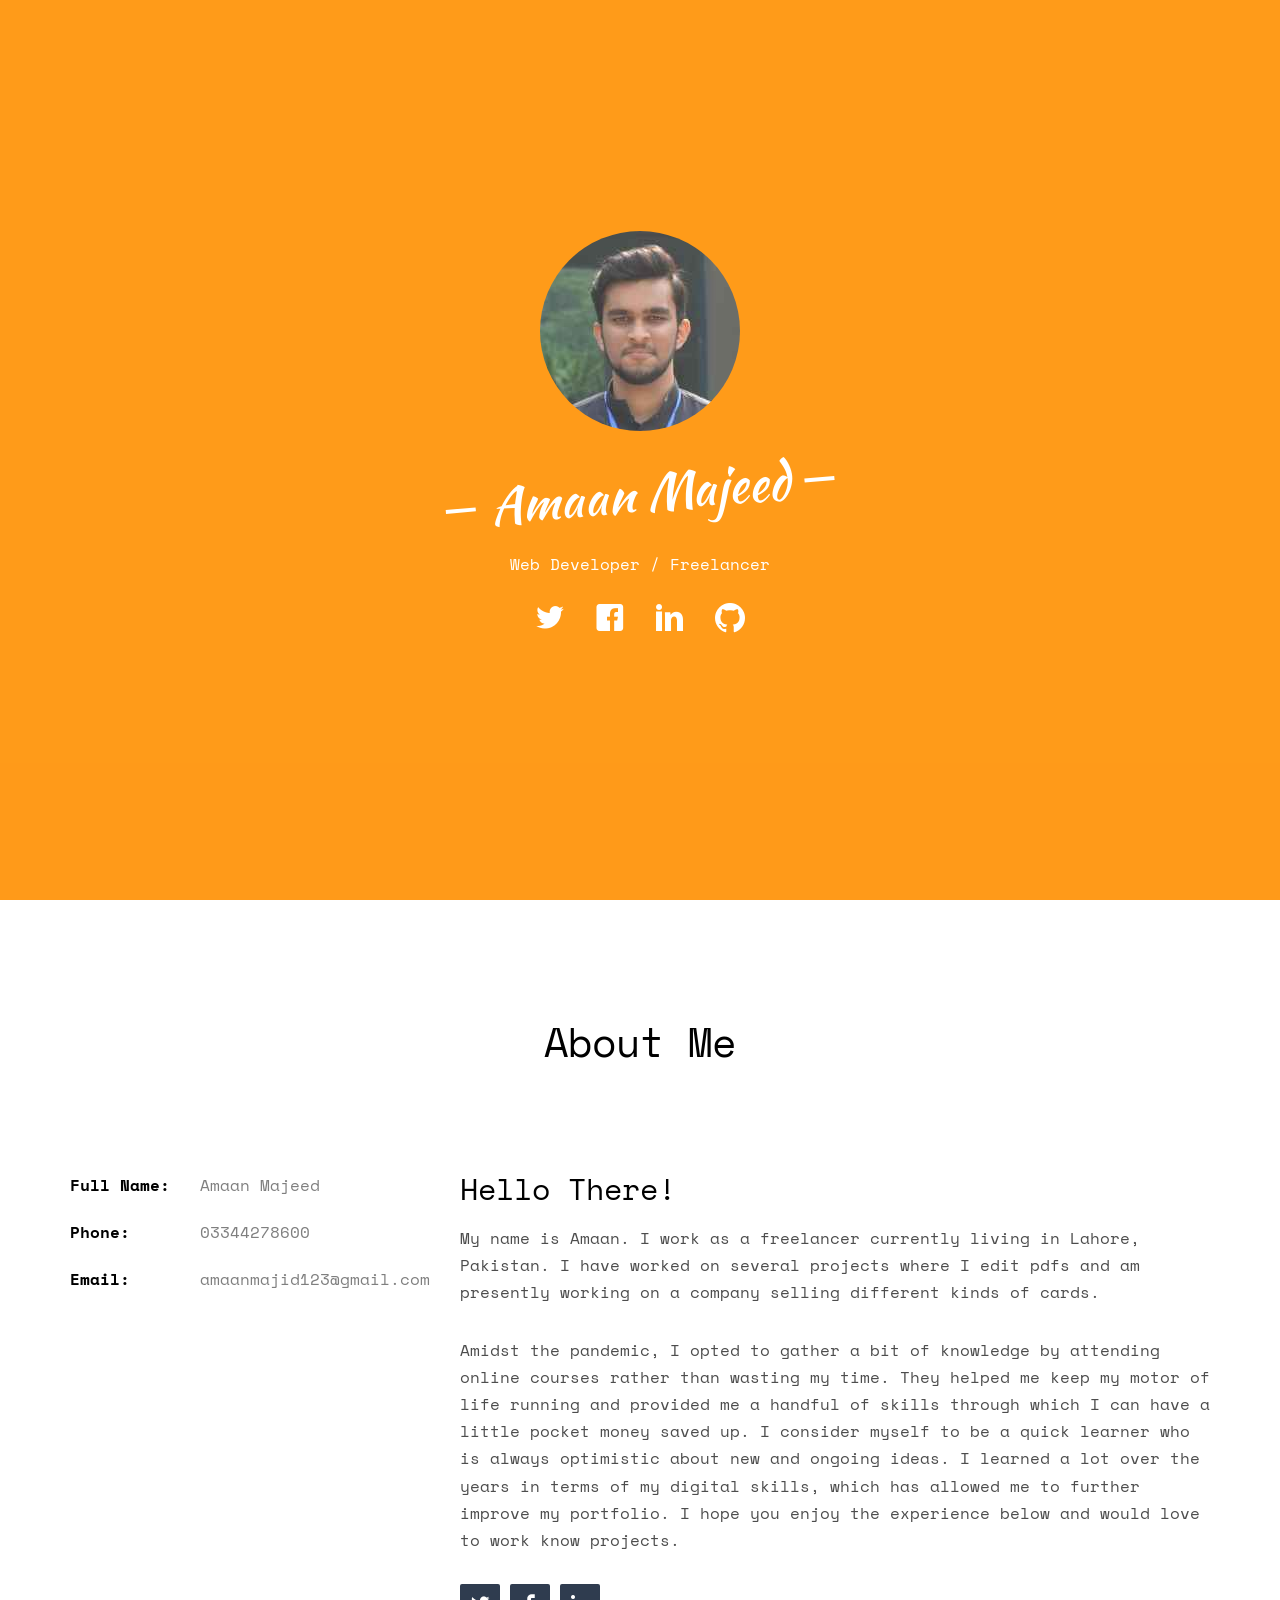
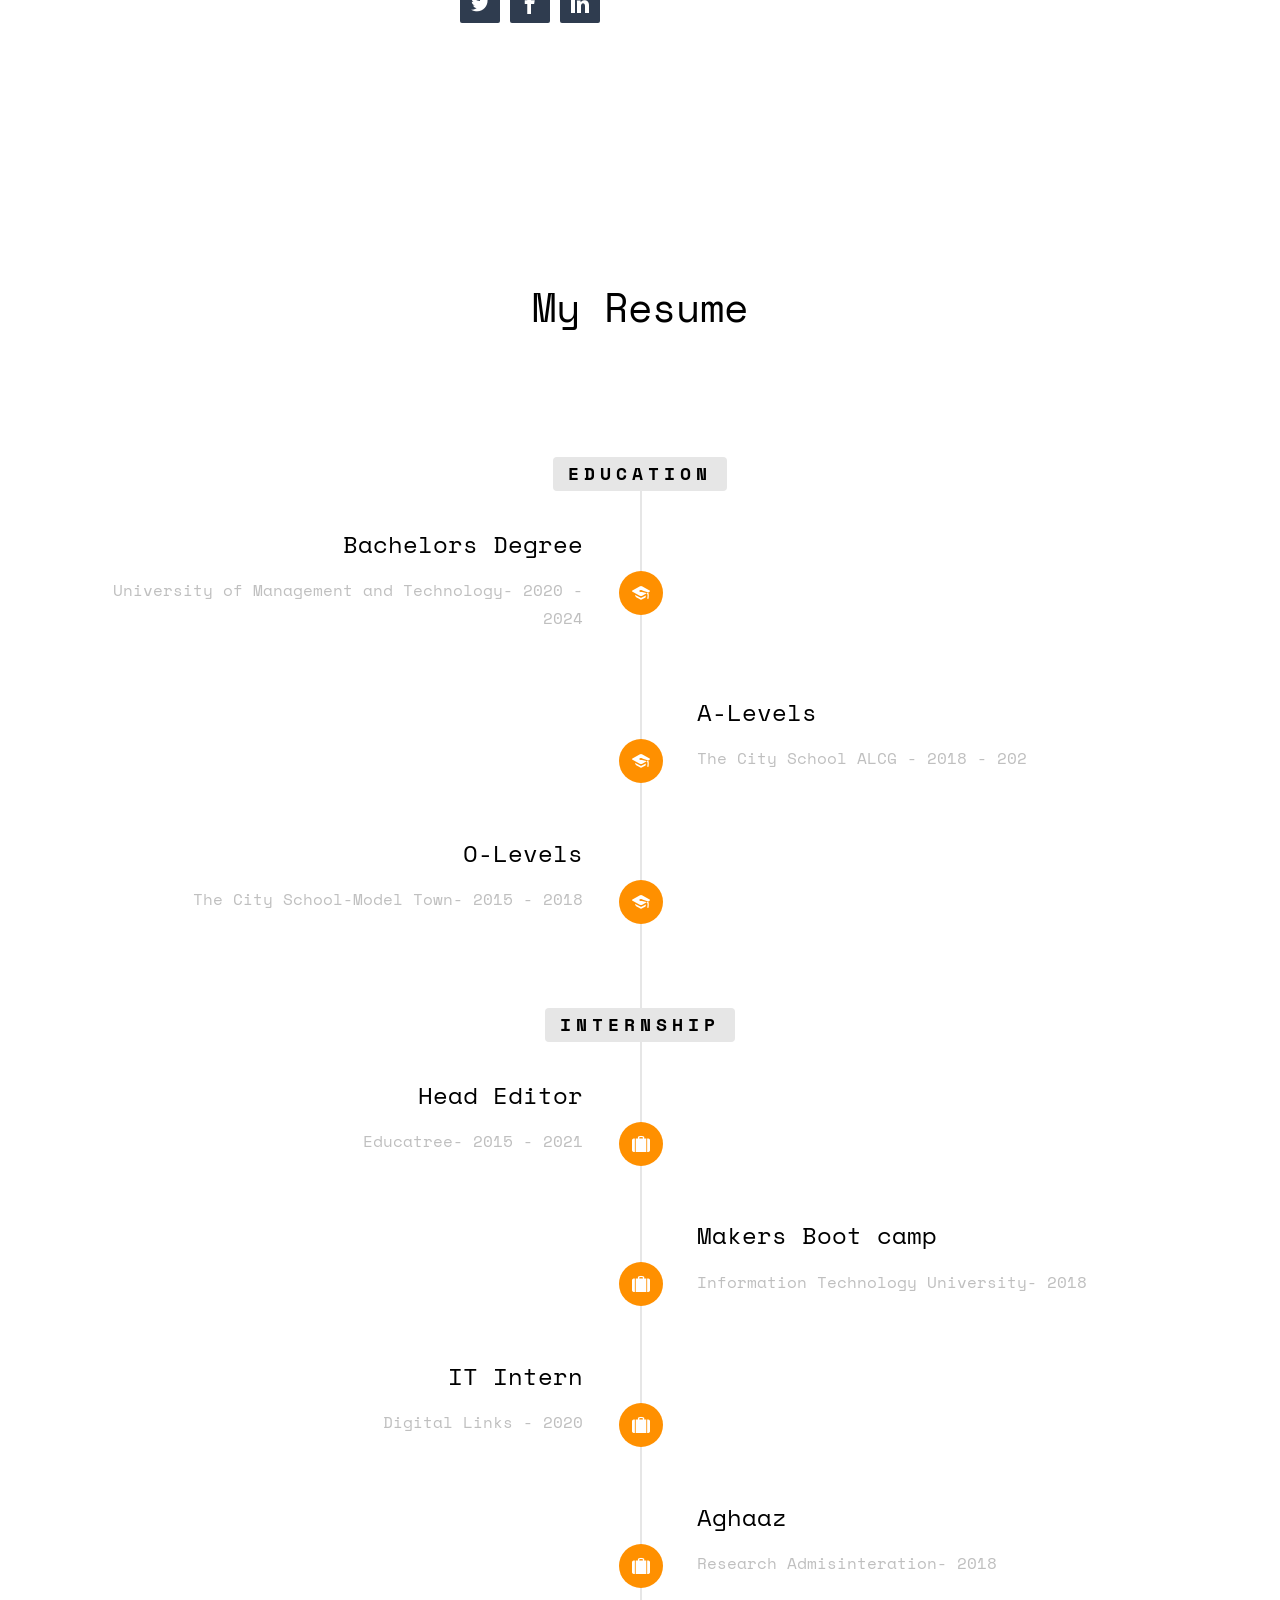
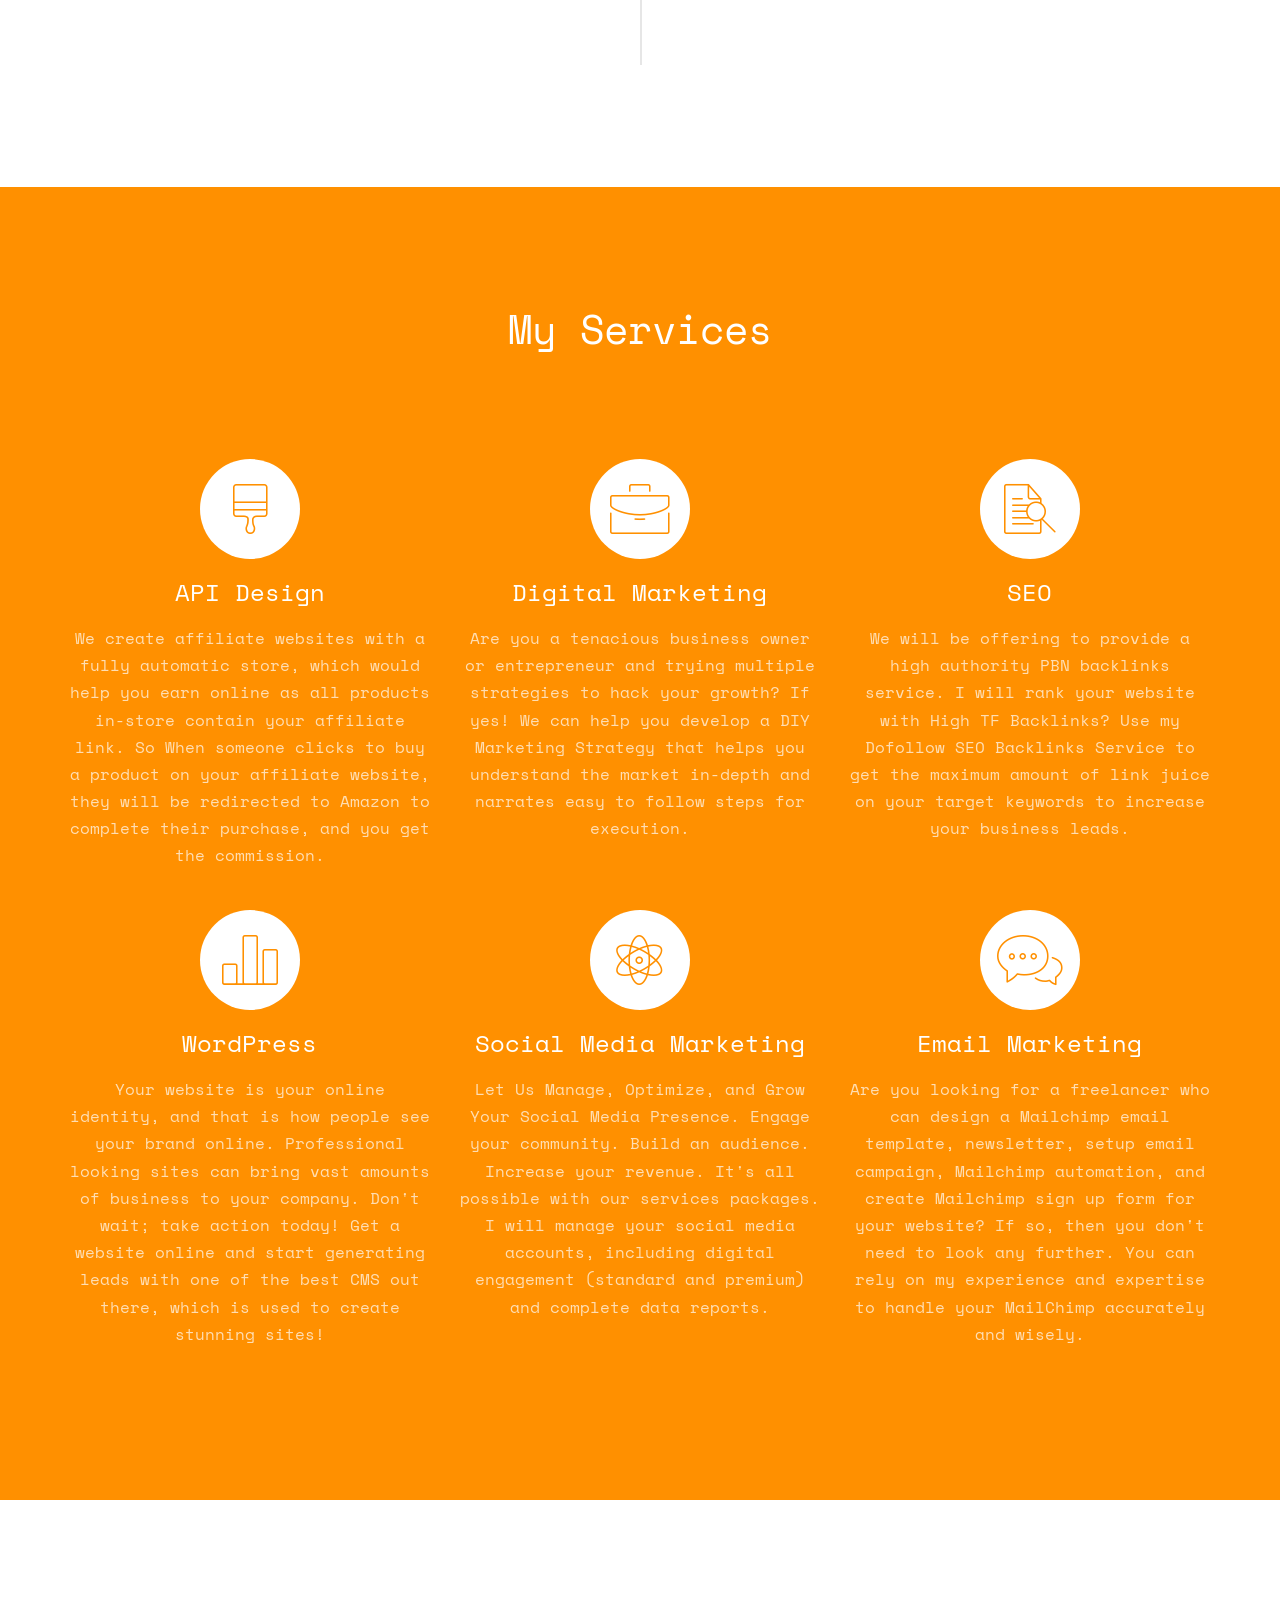
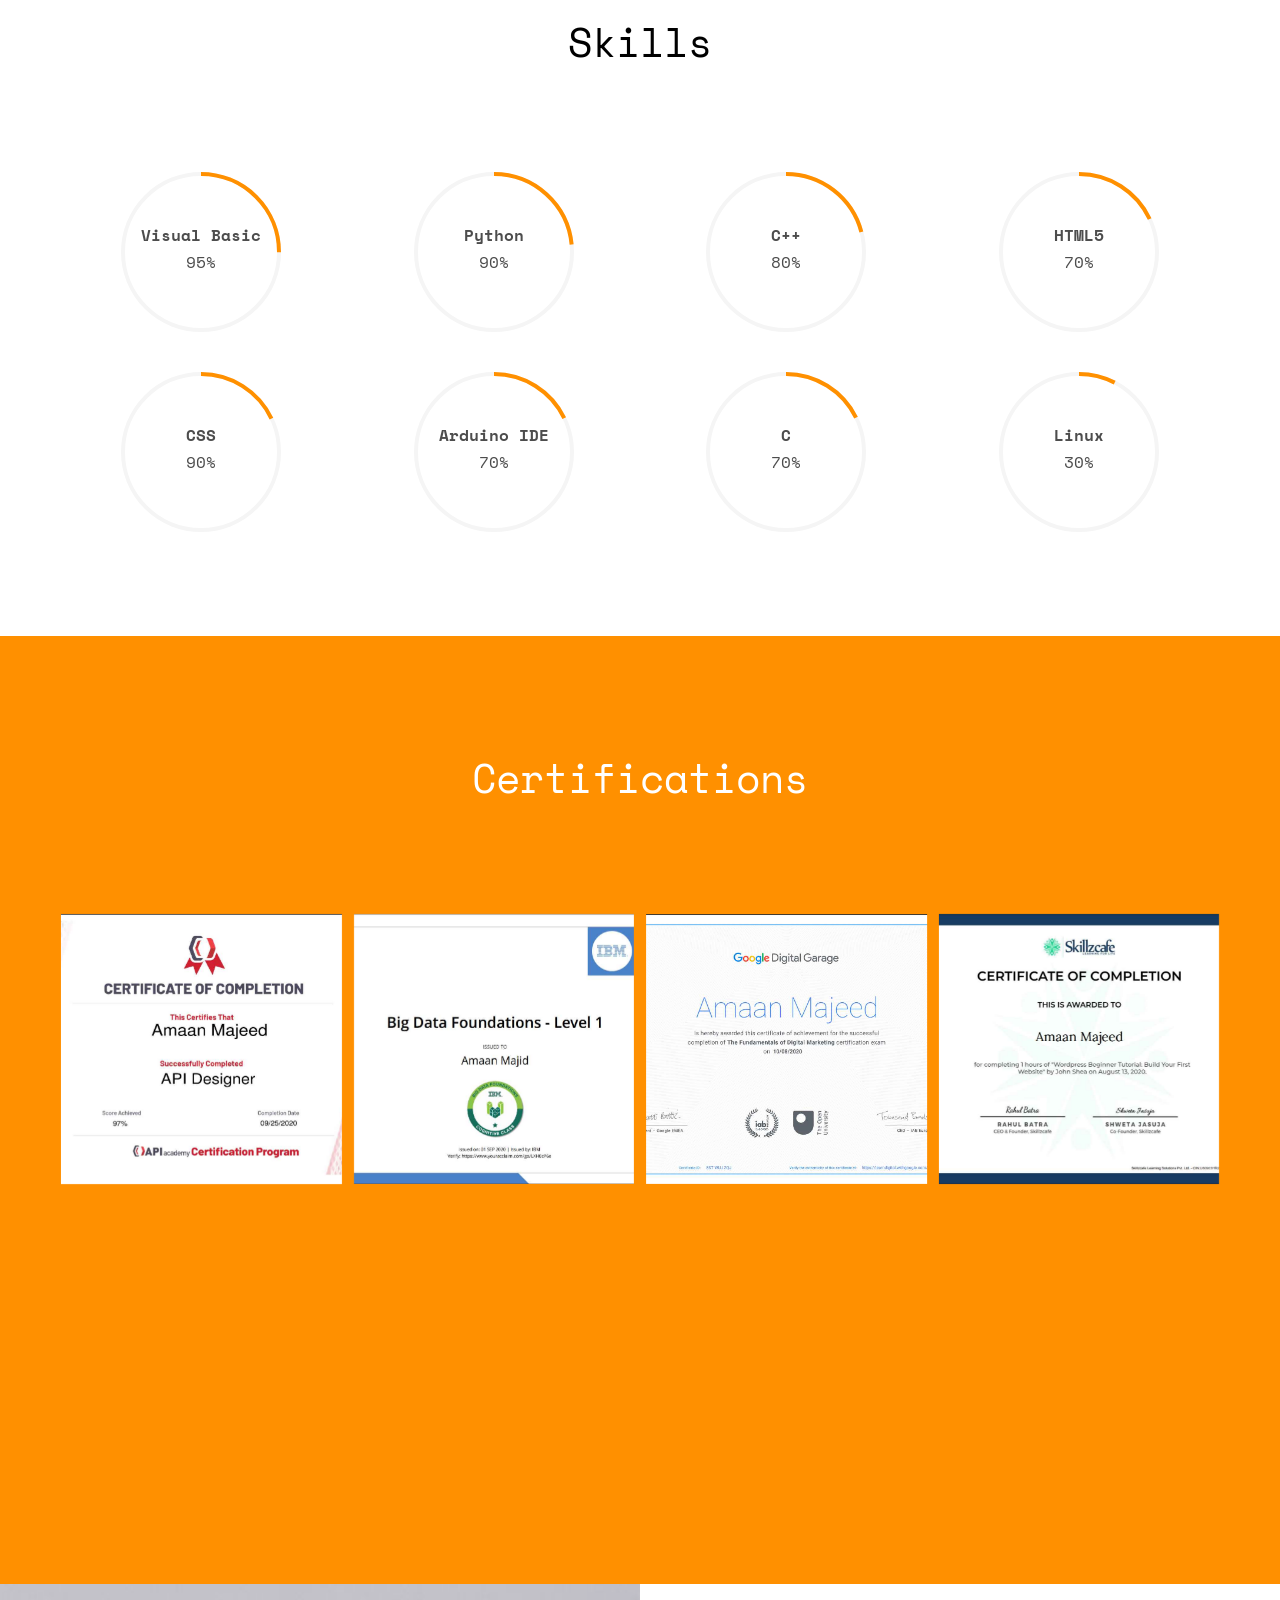
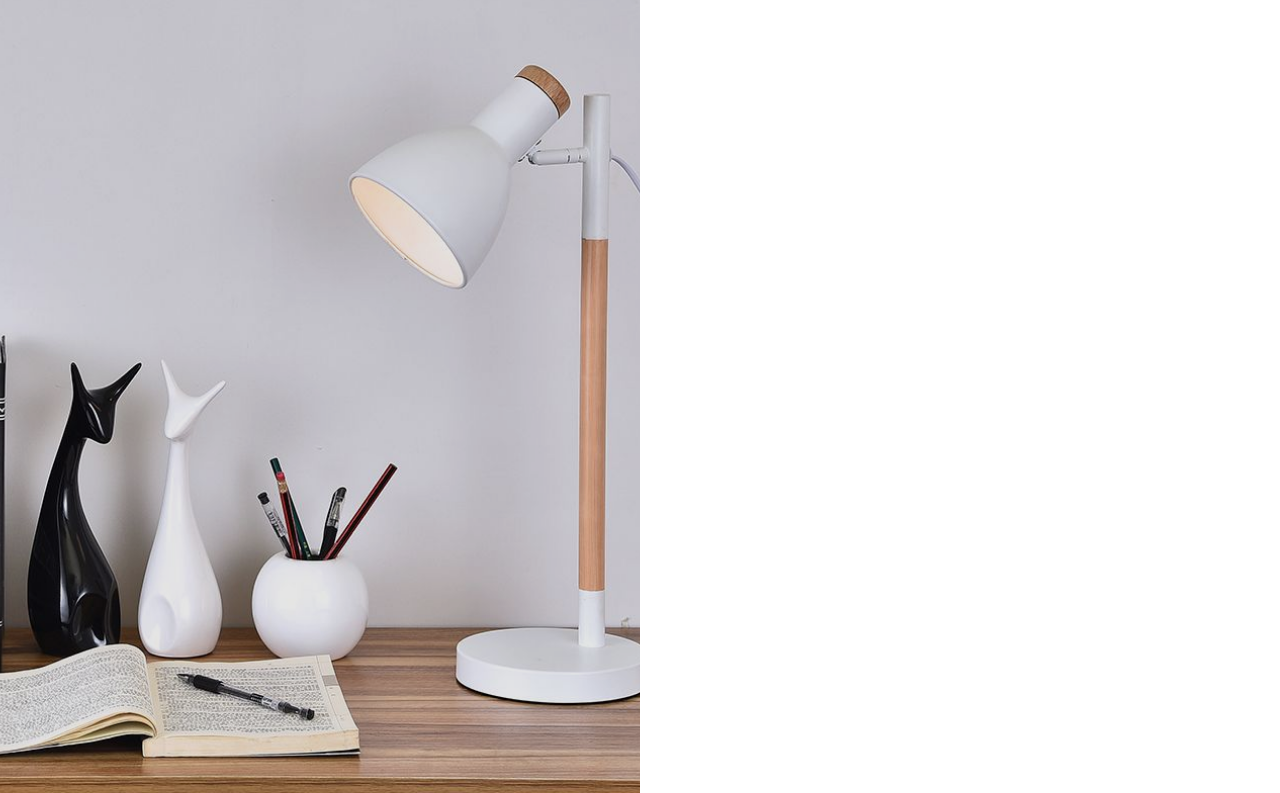
==== commit 0458a7ad: "Updated Social Media Links" ====
--- a/index.html
+++ b/index.html
@@ -8,17 +8,6 @@
 	<meta name="description" content="Amaan Majeed's Portfolio" />
 	<meta name="keywords" content="Digital Marketing, Freelancer, API, Wordpress, Social Media Marketing, Email Marketing, SEO." />
 	<meta name="author" content="Amaan Majeed" />
-	<style>
-		.map-wrapper{
-			max-width:1450;
-		}
-		.googlemap{
-			width: 100%;
-		}
-		.youtubevideo{
-			width: 100%
-		}
-	</style>
 	
 
 	<link href="https://fonts.googleapis.com/css?family=Space+Mono" rel="stylesheet">
@@ -61,7 +50,7 @@
 									<li><a href="https://twitter.com/amaanmajid123" target="_blank"><i class="icon-twitter2"></i></a></li>
 									<li><a href="https://www.facebook.com/amaan.majid" target="_blank"><i class="icon-facebook2" ></i></a></li>
 									<li><a href="https://www.linkedin.com/in/amaan-majeed-285aa01b4/" target="_blank"><i class="icon-linkedin2"></i></a></li>
-									<li><a href="https://www.linkedin.com/in/amaan-majeed-285aa01b4/" target="_blank"><i class="icon-github2"></i></a></li>
+									<li><a href="https://github.com/amaanmajeed/" target="_blank"><i class="icon-github2"></i></a></li>
 								</ul>
 							</p>
 						</div>
@@ -417,34 +406,7 @@
 				</div>
 			</div>
 		</div>
-		<!-- 
-		<div id="fh5co-blog">
-			<div class="container">
-				<div class="row animate-box">
-					<div class="col-md-8 col-md-offset-2 text-center fh5co-heading">
-						<h2>What is Digital Marketing</h2>
-						<p>Need to Know what Digital Marketing is? Here is a video which might help you get an idea what you would be dealing with.</p>
-						<p align="center"><iframe class="youtubevideo" width="768" height="432" src="https://www.youtube.com/embed/bixR-KIJKYM" frameborder="0" allow="accelerometer; autoplay; clipboard-write; encrypted-media; gyroscope; picture-in-picture" allowfullscreen></iframe></p>
-
-					</div>
-				</div>
-
-			</div>
-		</div>
-
-		<div id="fh5co-started" class="fh5co-bg-dark">
-			<div class="overlay"></div>
-			<div class="container">
-				<div class="row animate-box">
-					<div class="col-md-8 col-md-offset-2 text-center fh5co-heading">
-						<h2>Hire Me!</h2>
-						<p>If you feel like working with me, then drop down your details, and I would be in touch with you soon.</p>
-						<p><a href="#fh5co-consult" class="btn btn-default btn-lg">Contact Us</a></p>
-					</div>
-				</div>
-			</div>
-		</div>
-		-->
+
 		<div id="fh5co-consult">
 			<div class="video fh5co-video" style="background-image: url(images/cover_bg_1.jpg);">
 				<div class="overlay"></div>
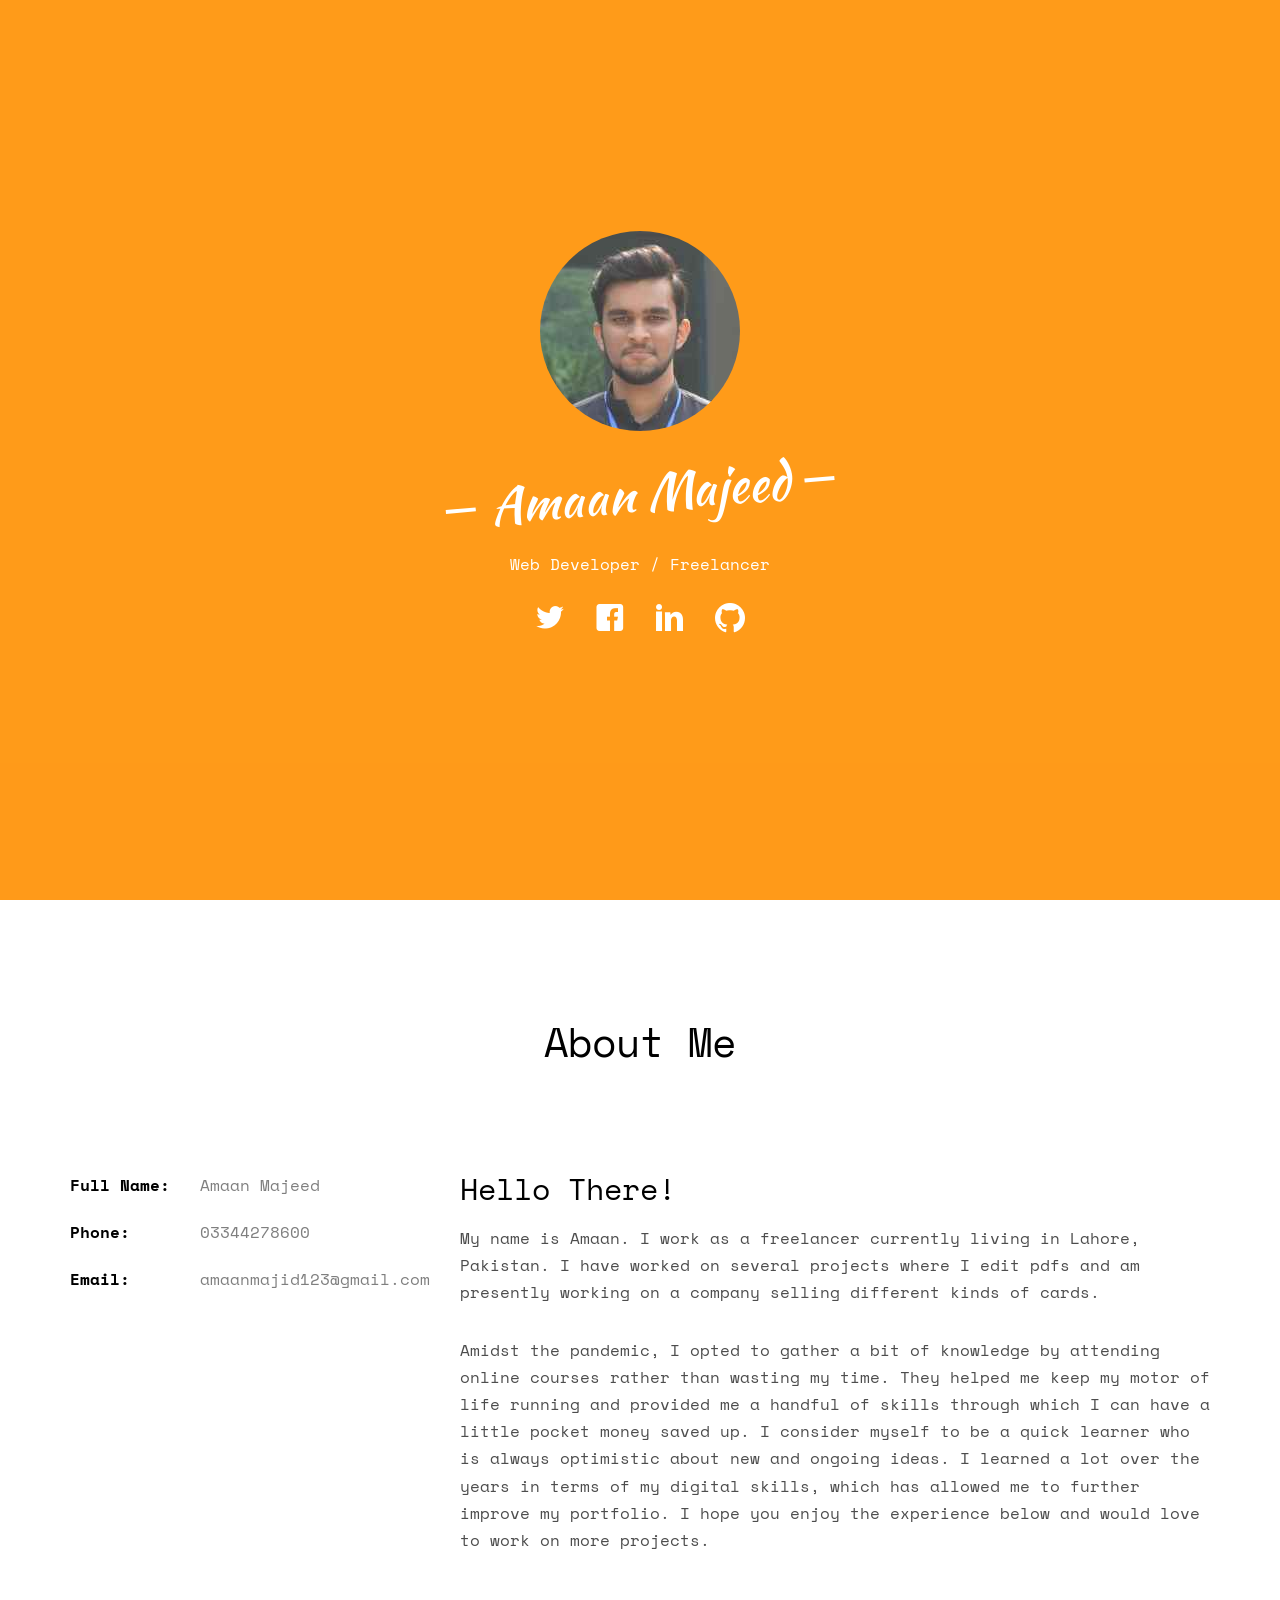
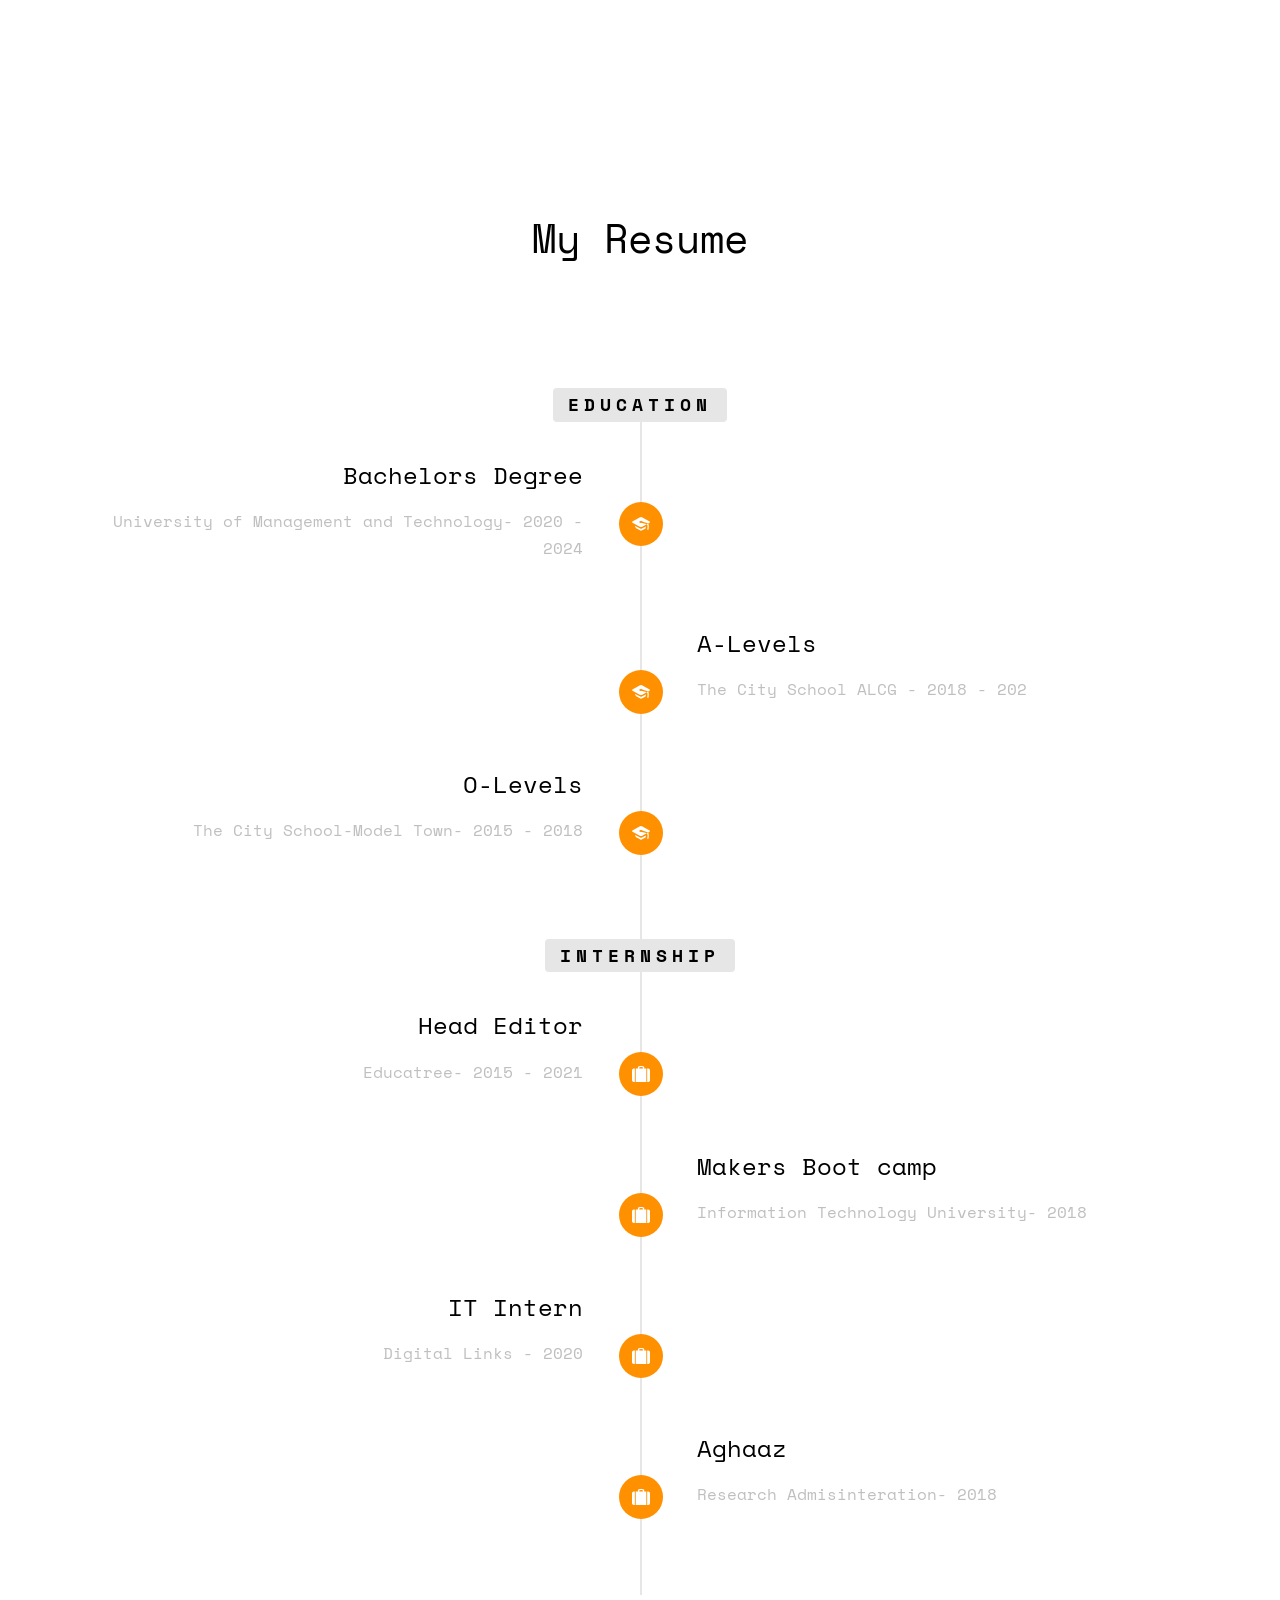
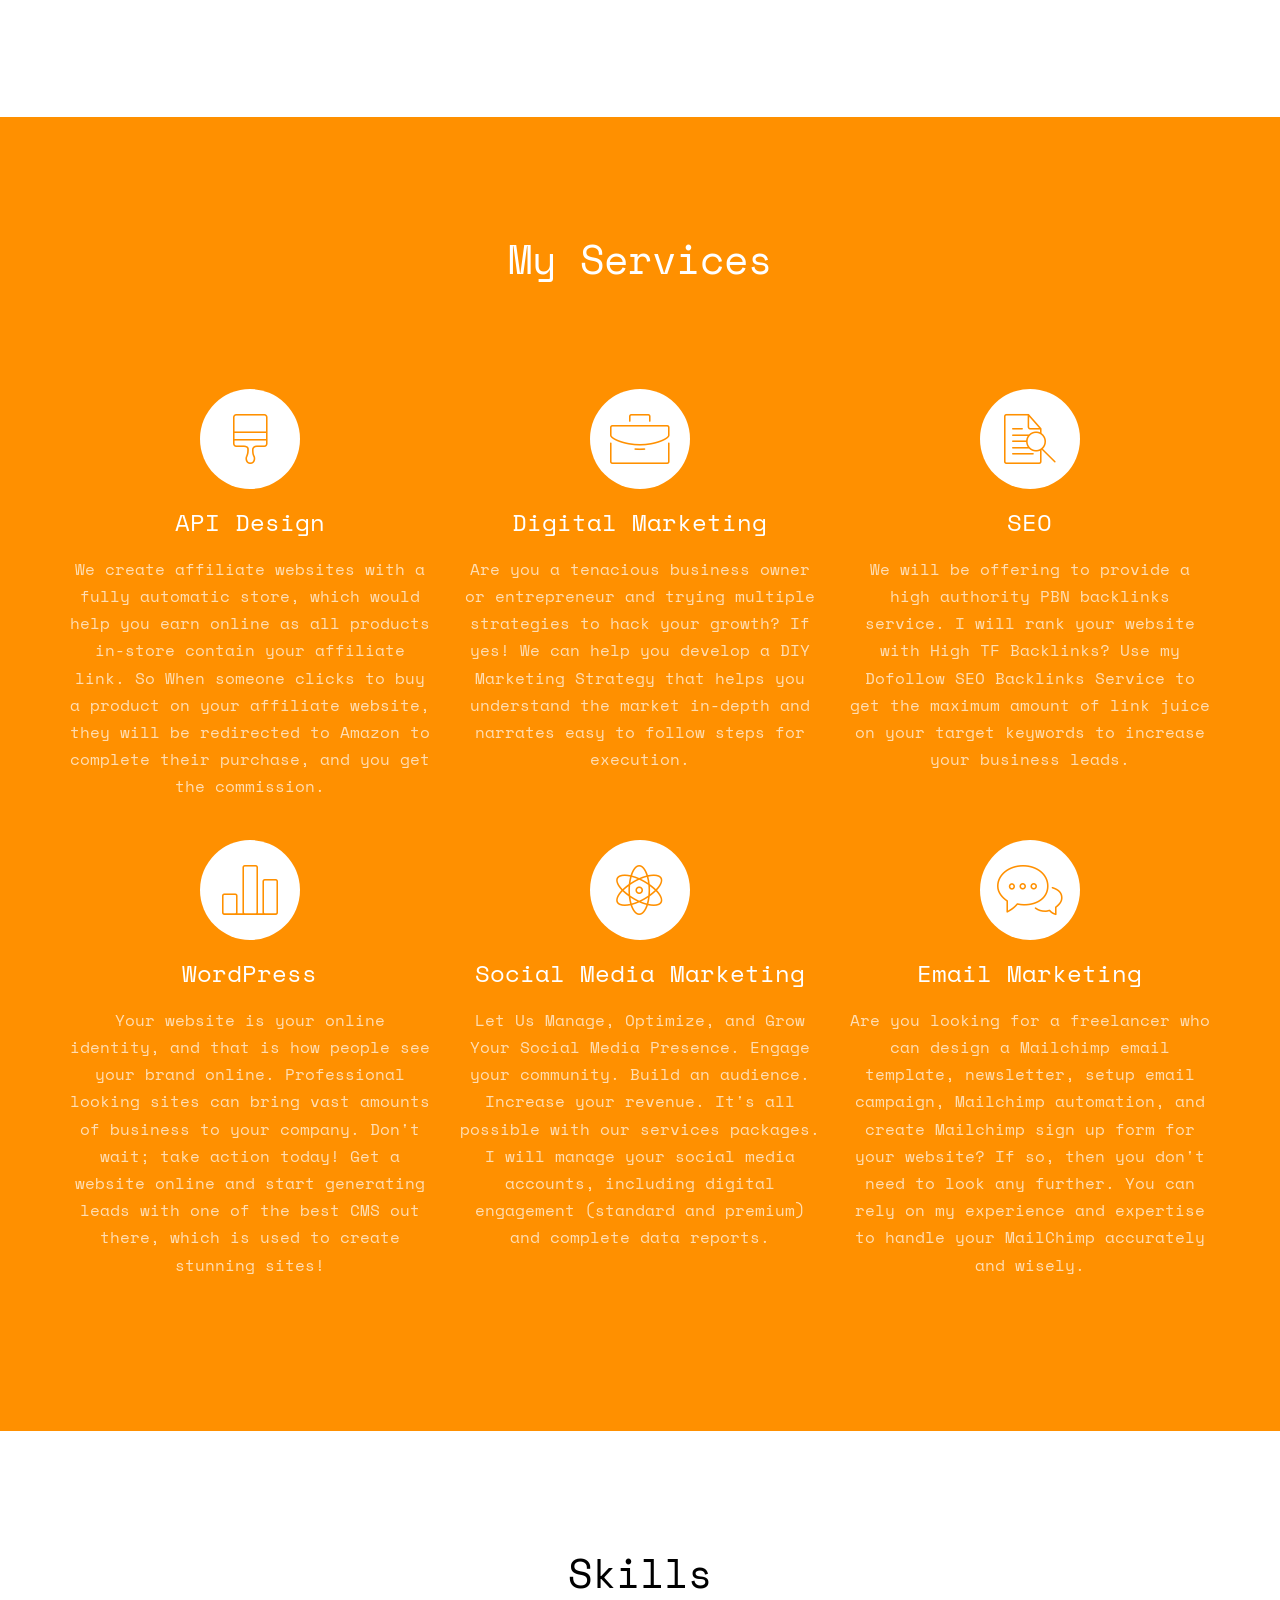
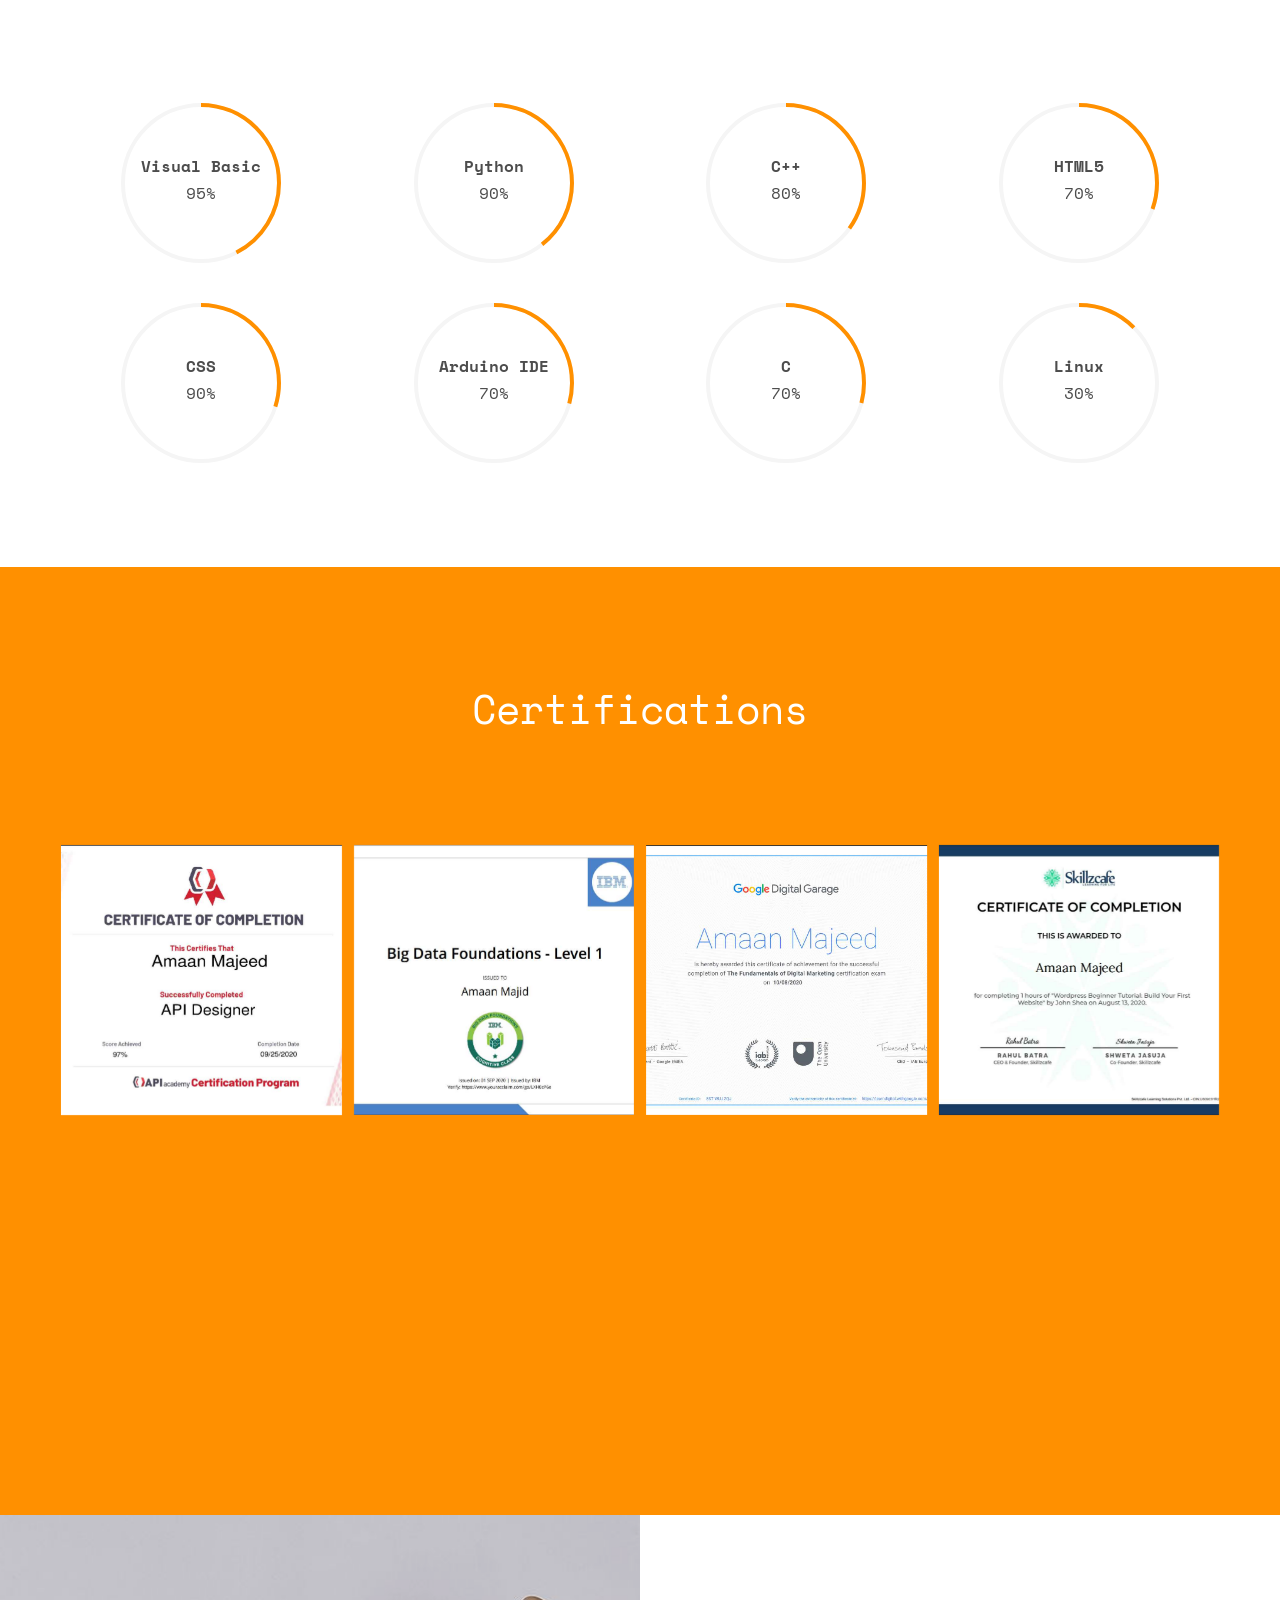
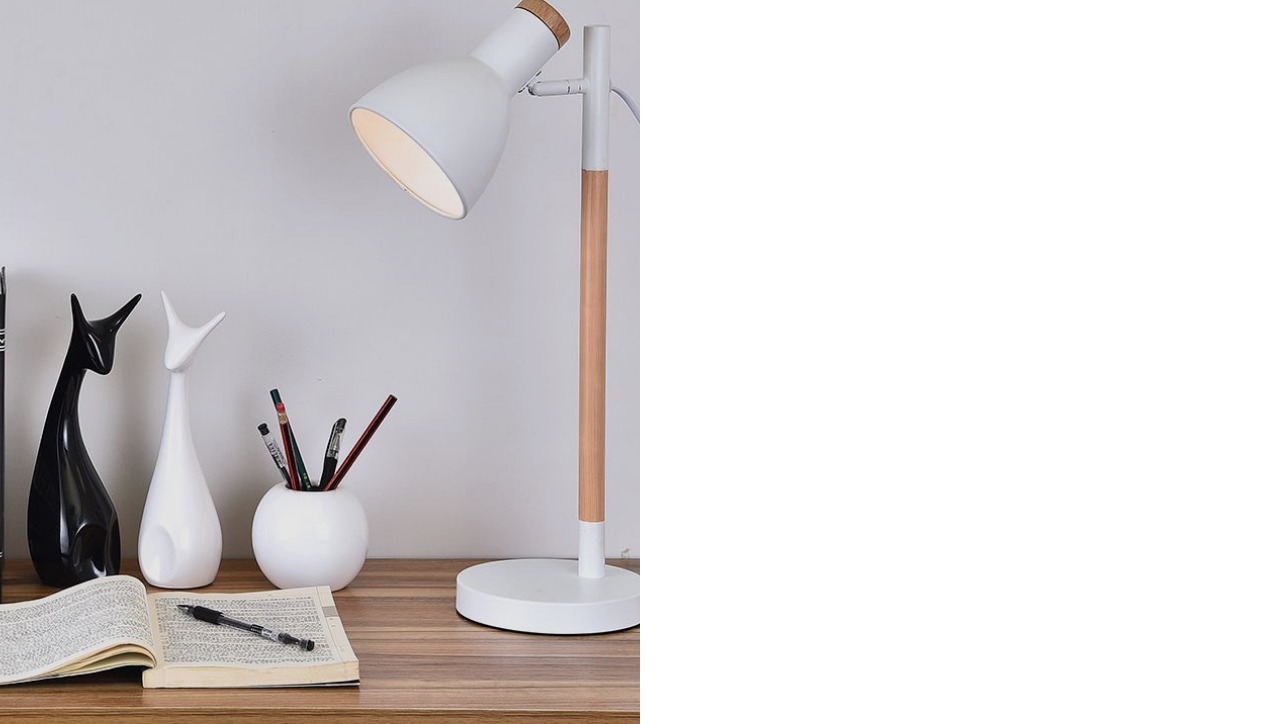
==== commit 2807a067: "Updated About Me Section" ====
--- a/index.html
+++ b/index.html
@@ -79,16 +79,18 @@
 					<h2>Hello There!</h2>
 					<p>My name is Amaan. I work as a freelancer currently living in Lahore, Pakistan. I have worked on several projects where I edit pdfs and am presently working on a company selling different kinds of cards.</p>
 					<p>Amidst the pandemic, I opted to gather a bit of knowledge by attending online courses rather than wasting my time. They helped me keep my motor of life running and provided me a handful of skills through which I can have a little pocket money saved up.
-					I consider myself to be a quick learner who is always optimistic about new and ongoing ideas. I learned a lot over the years in terms of my digital skills, which has allowed me to further improve my portfolio. I hope you enjoy the experience below and would love to work know projects.</p>
+					I consider myself to be a quick learner who is always optimistic about new and ongoing ideas. I learned a lot over the years in terms of my digital skills, which has allowed me to further improve my portfolio. I hope you enjoy the experience below and would love to work on more projects.</p>
+					<!--
 					<p>
-					
 						<ul class="fh5co-social-icons">
-							<li><a href="https://twitter.com/amaanmajid123"><i class="icon-twitter2"></i></a></li>
+							<li><a href="https://twitter.com/amaanmajid123"><i class="icon-twitter3"></i></a></li>
 							<li><a href="https://www.facebook.com/amaan.majid"><i class="icon-facebook3"></i></a></li>
 							<li><a href="https://www.linkedin.com/in/amaan-majeed-285aa01b4/"><i class="icon-linkedin2"></i></a></li>
+							<li><a href="https://github.com/amaanmajeed"><i class="icon-github2"></i></a></li>
 
 						</ul>
 					</p>
+					-->
 				</div>
 			</div>
 		</div>
@@ -464,7 +466,6 @@
 	<script src="js/jquery.stellar.min.js"></script>
 	<!-- Easy PieChart -->
 	<script src="js/jquery.easypiechart.min.js"></script>
-	<!-- Google Map -->
 	<br>
 	
 	<!-- Main -->
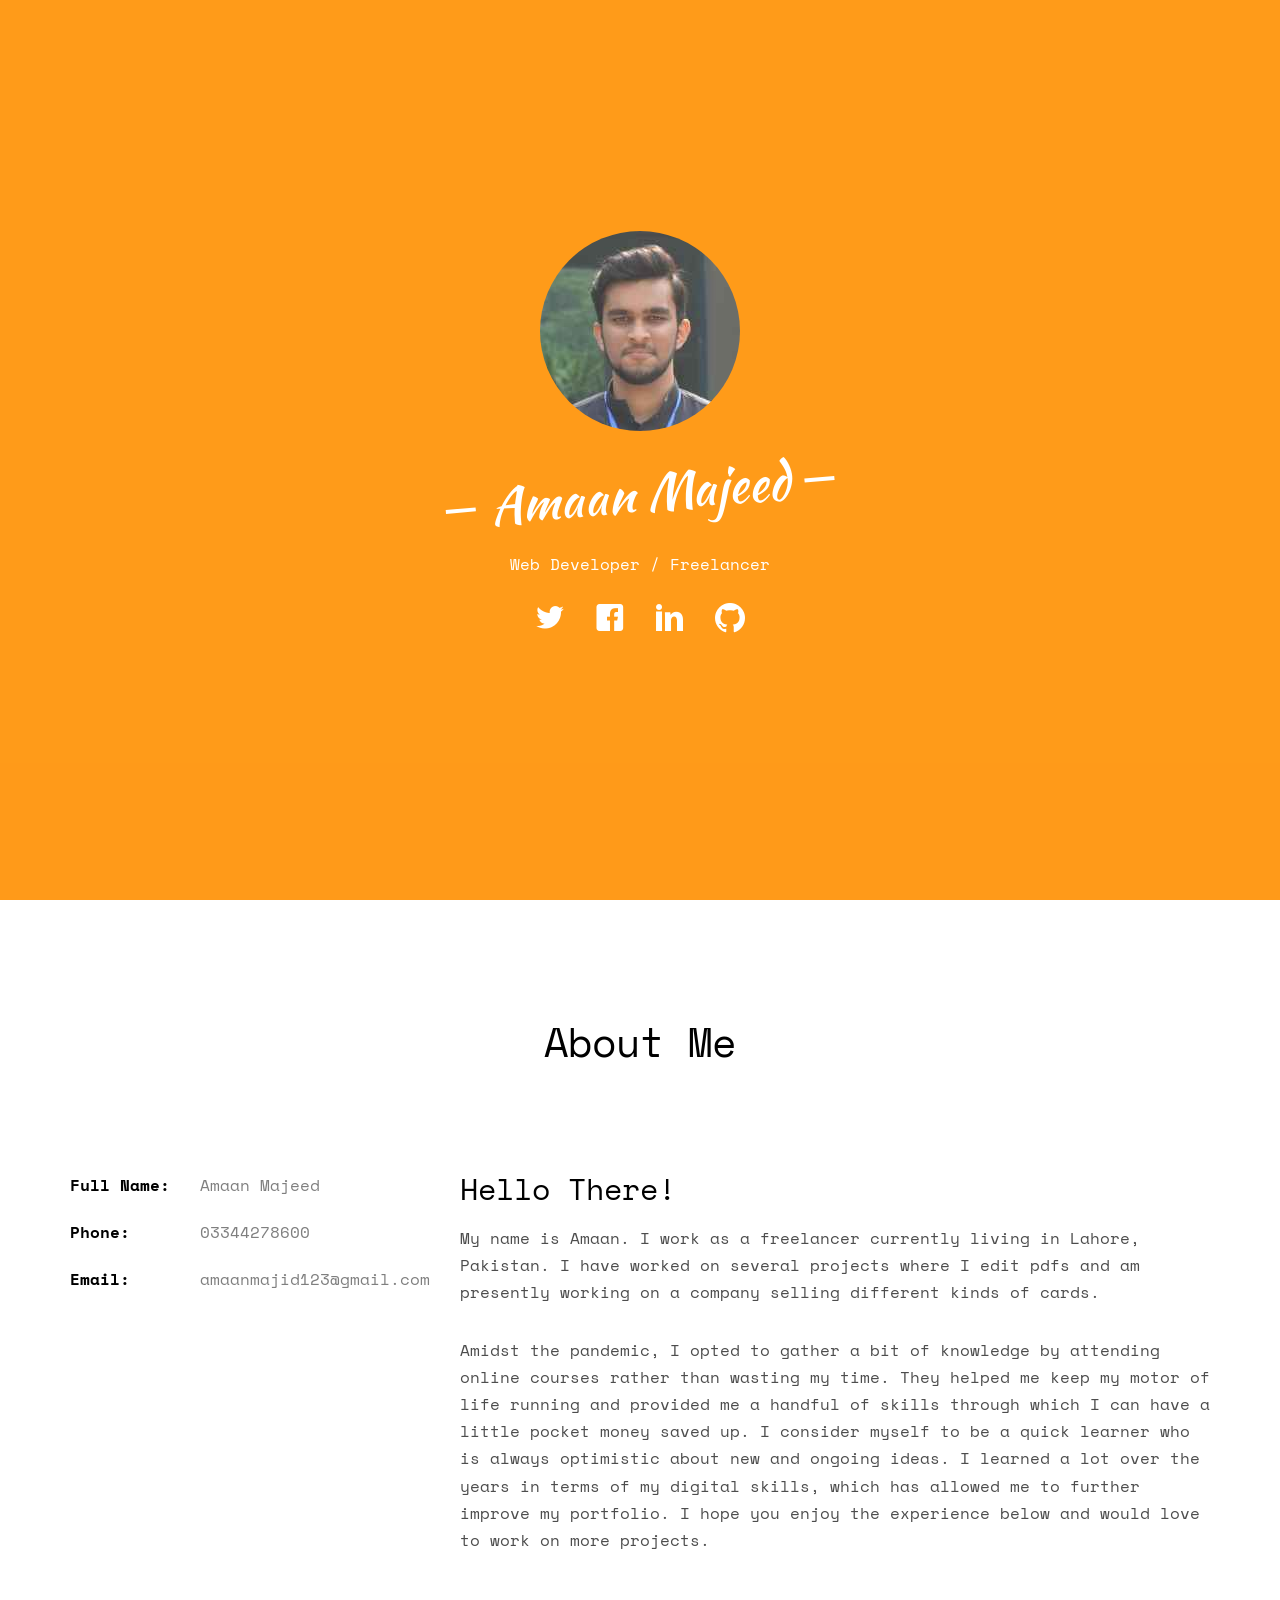
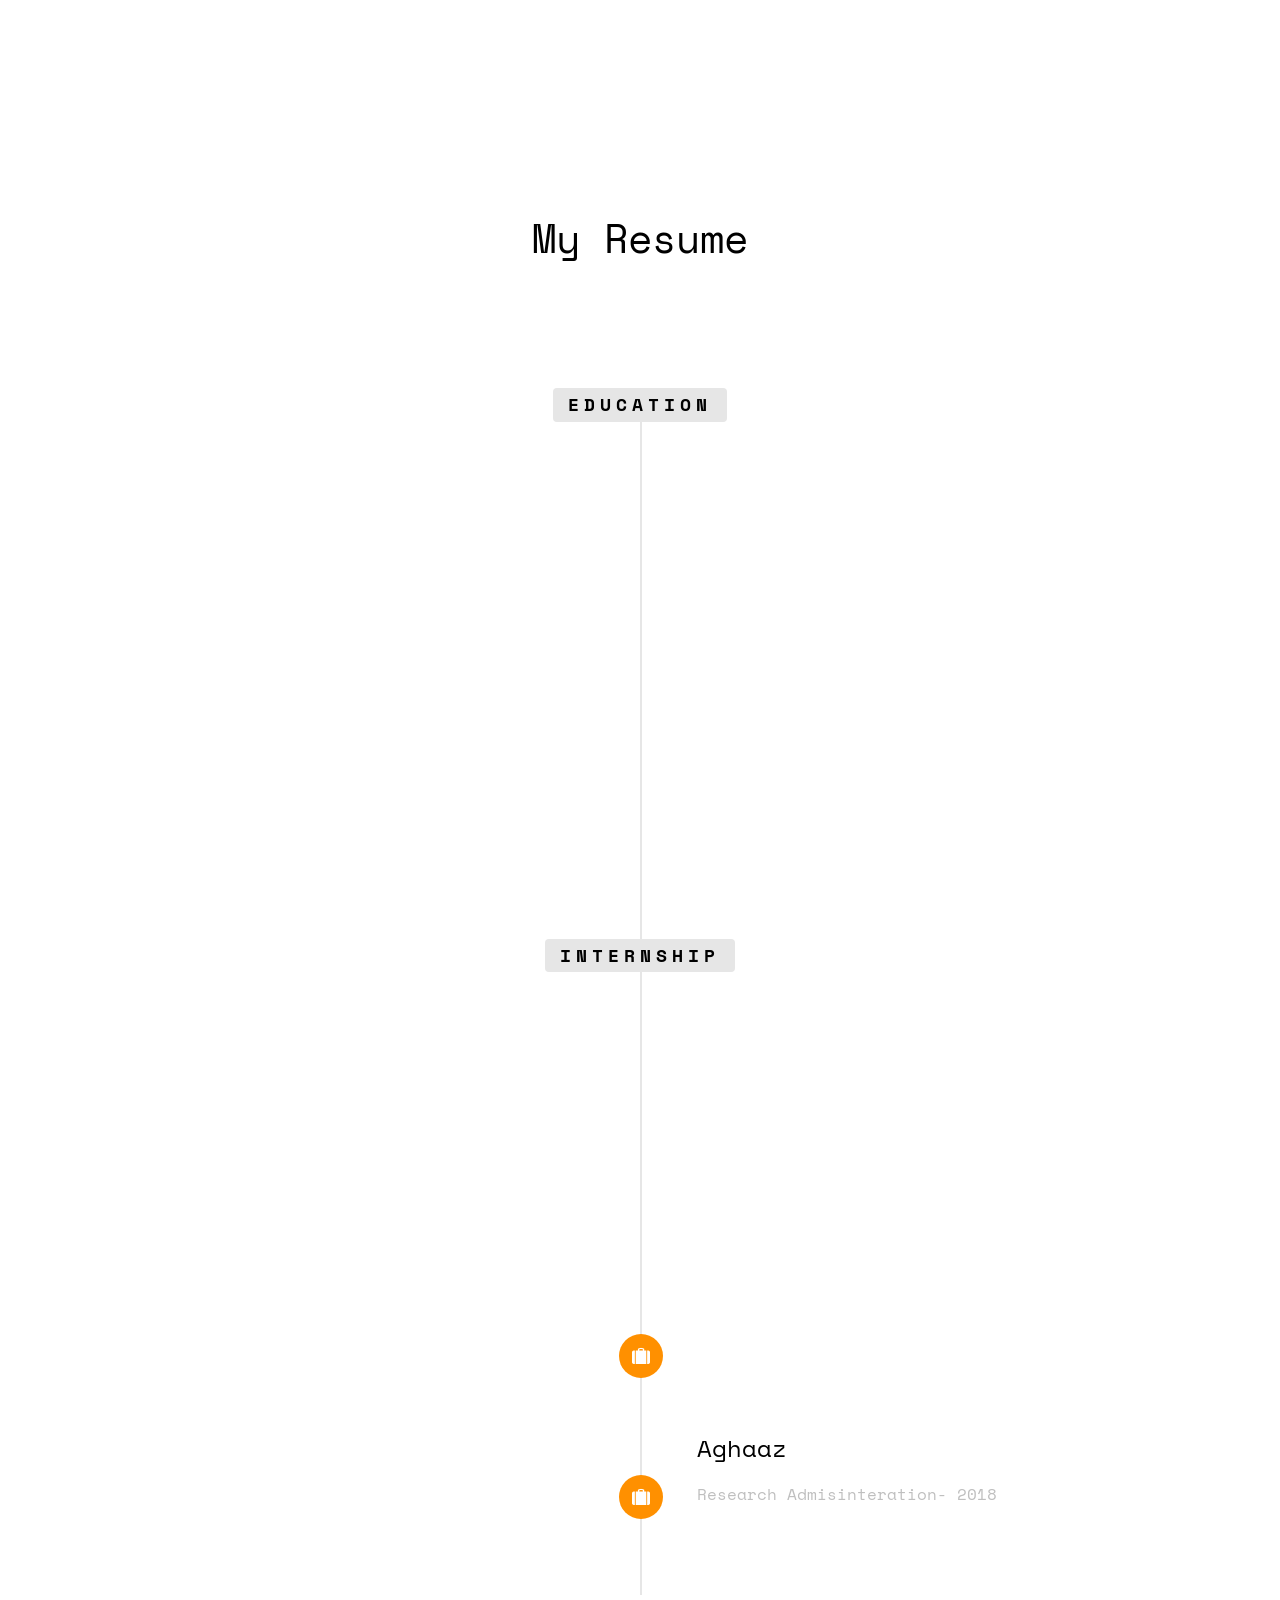
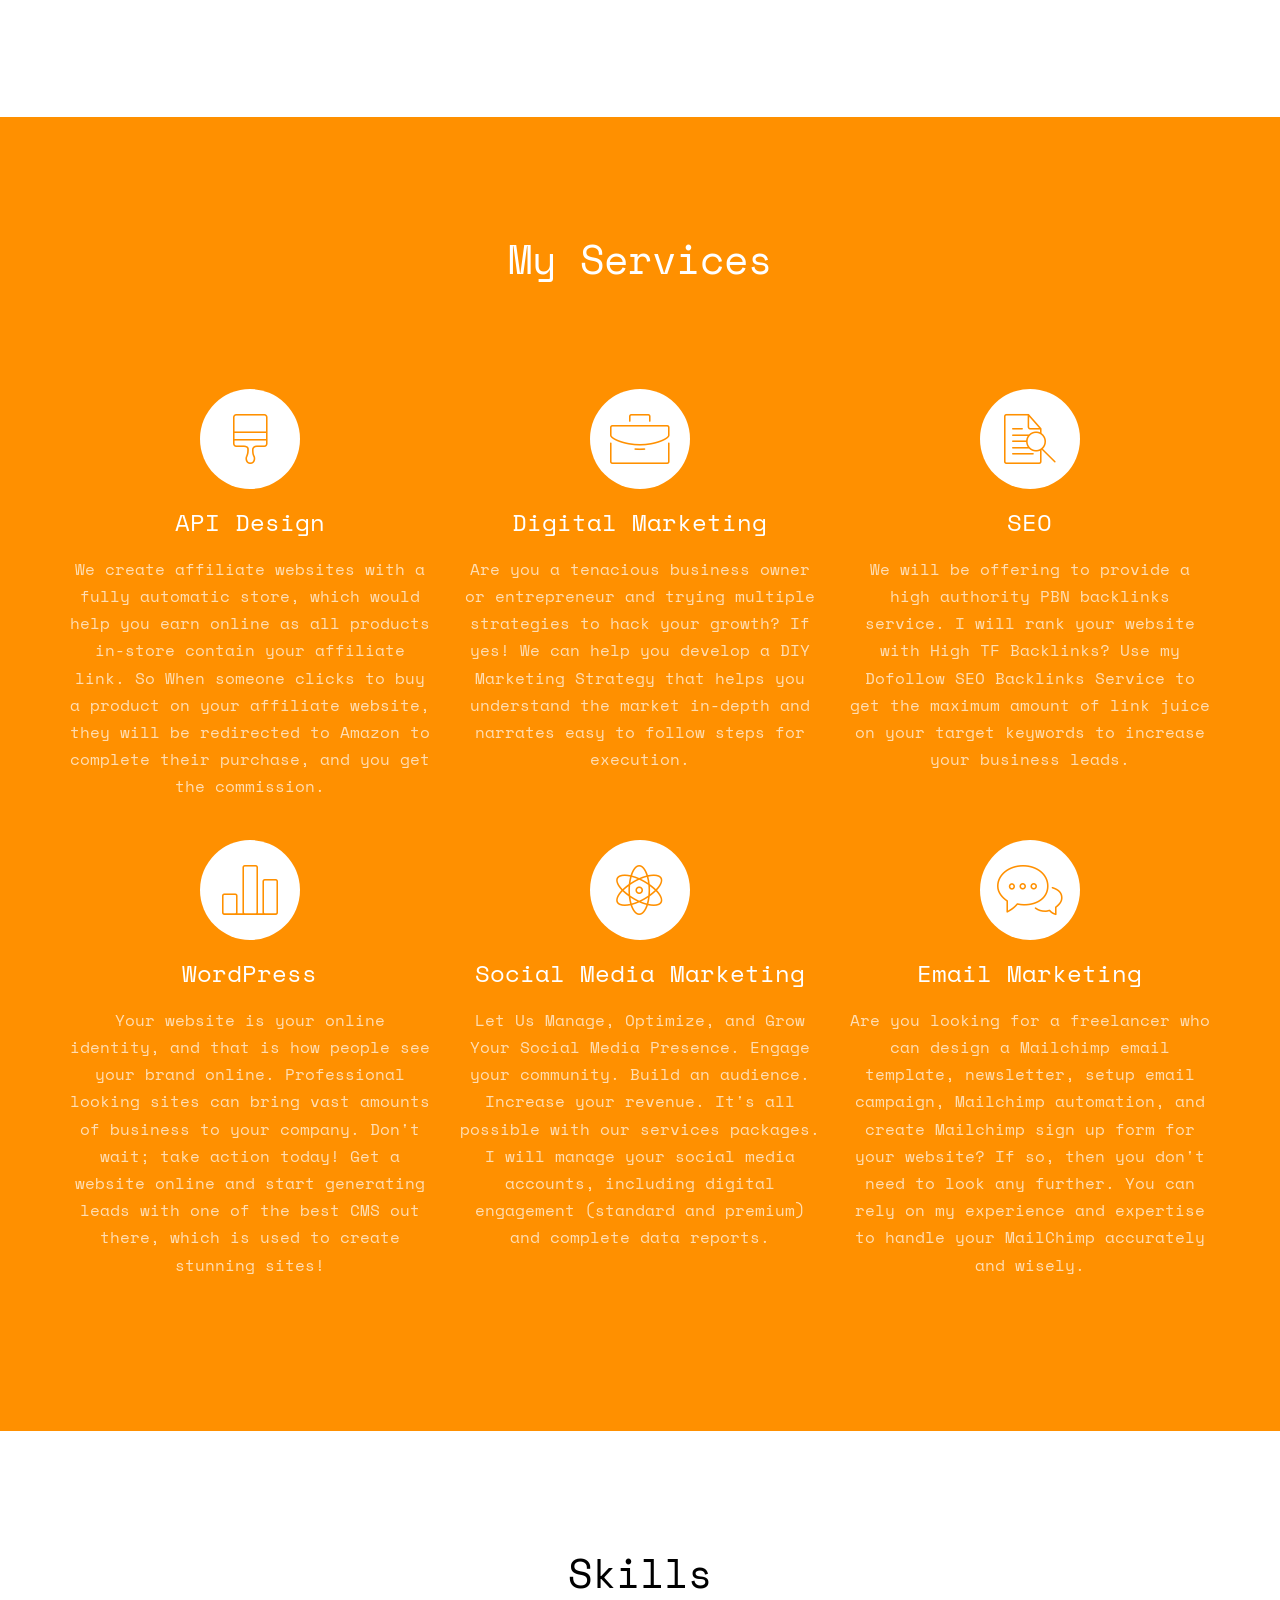
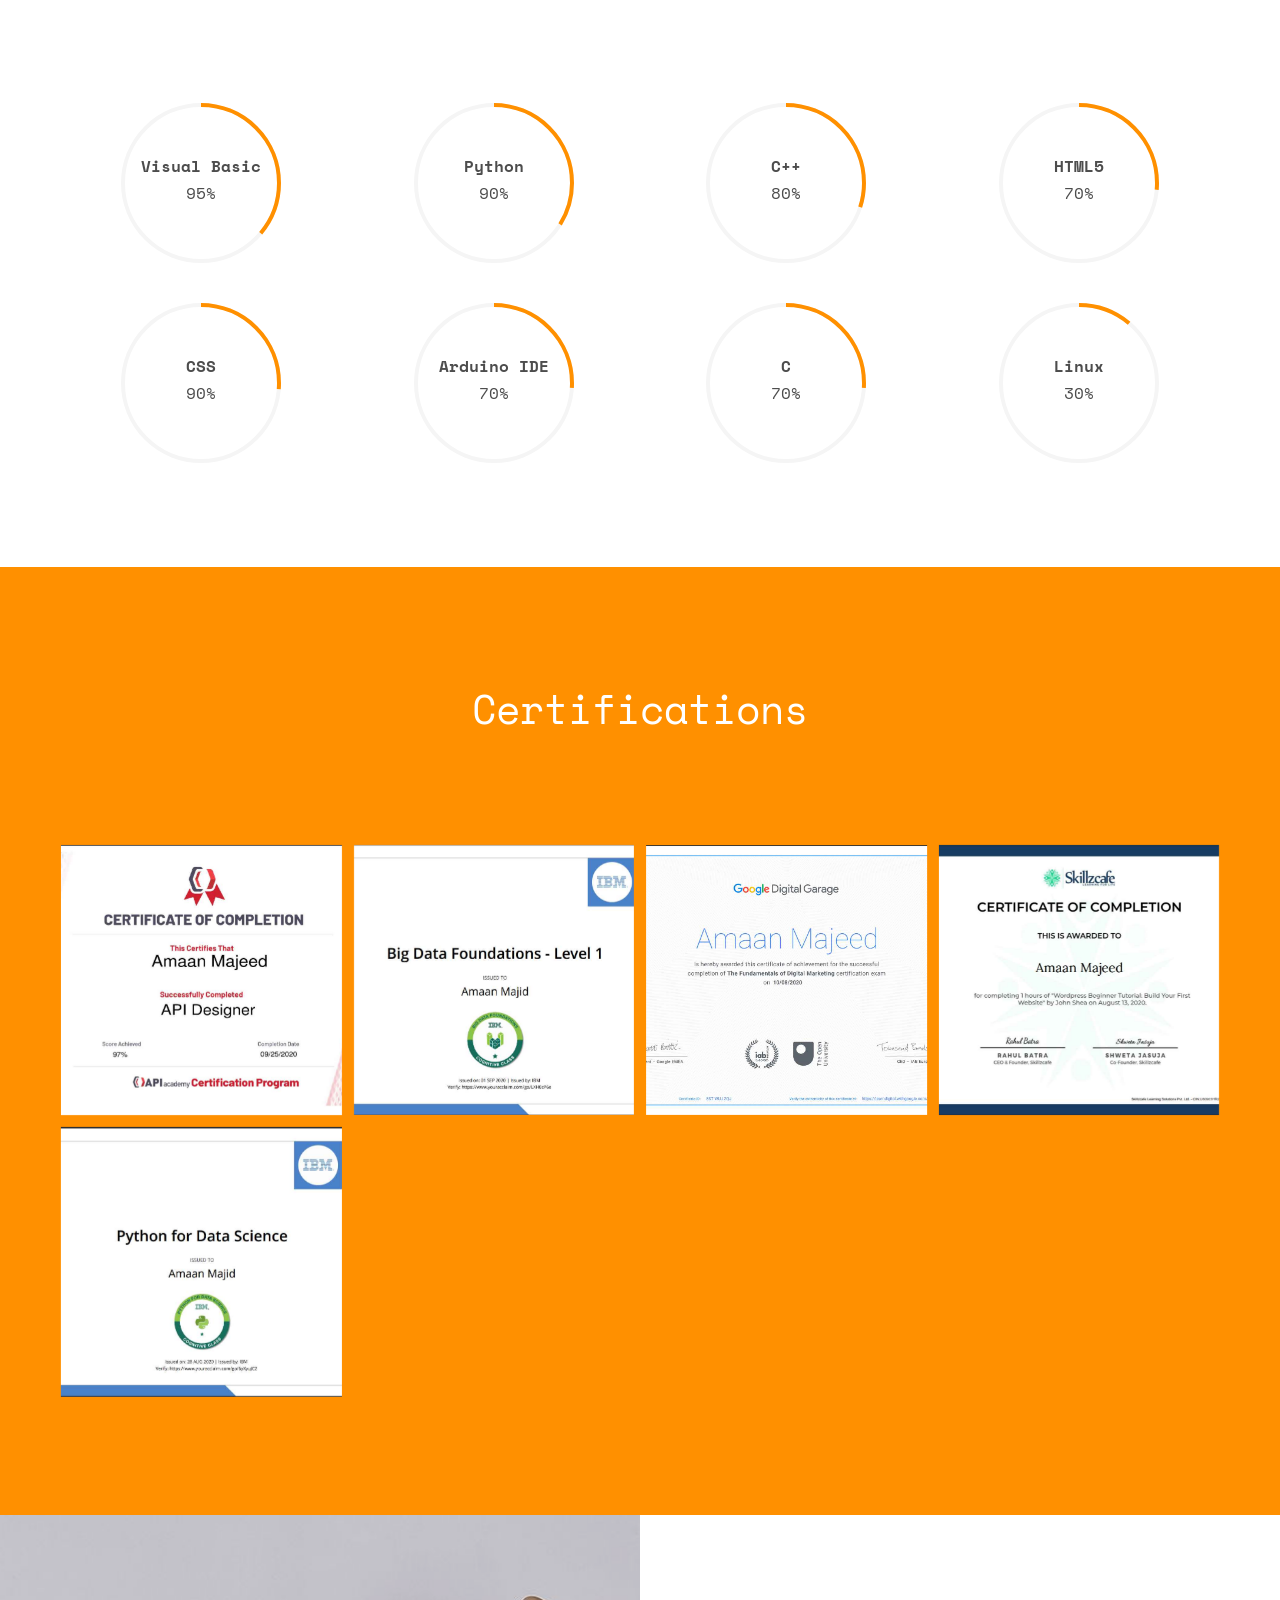
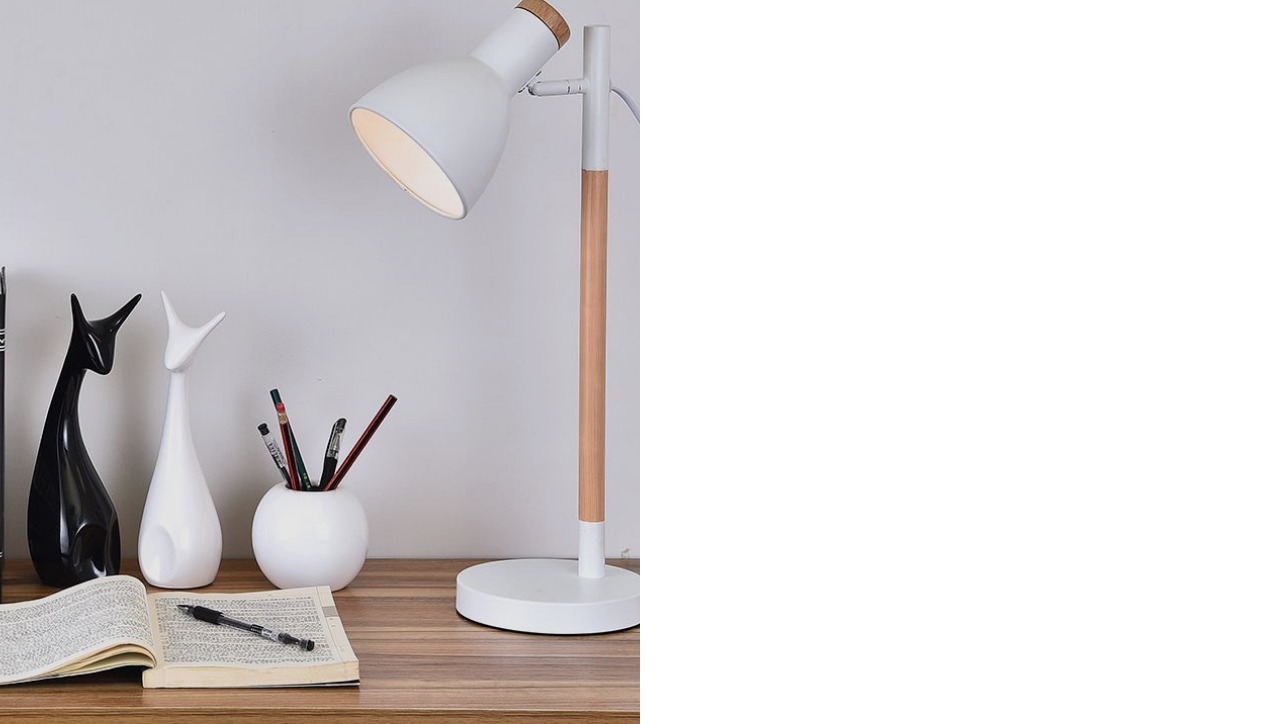
==== commit 91e165b2: "Website Updated" ====
--- a/index.html
+++ b/index.html
@@ -22,6 +22,7 @@
 
 	<!-- Theme style  -->
 	<link rel="stylesheet" href="css/style.css">
+	<link rel="stylesheet" href="https://cdnjs.cloudflare.com/ajax/libs/font-awesome/6.0.0/css/all.min.css">
 
 	<!-- Modernizr JS -->
 	<script src="js/modernizr-2.6.2.min.js"></script>
@@ -30,8 +31,7 @@
 	<script src="js/respond.min.js"></script>
 	<![endif]-->
 
-</head>
-
+</head>	
 <div class="fh5co-loader"></div>
 
 <div id="page">
@@ -155,7 +155,7 @@
 							<div class="timeline-panel">
 								<div class="timeline-heading">
 									<h3 class="timeline-title">Head Editor</h3>
-									<span class="company">Educatree- 2015 - 2021</span>
+									<span class="company">Educatree- 2015 - present</span>
 								</div>
 								<div class="timeline-body">
 									<br>
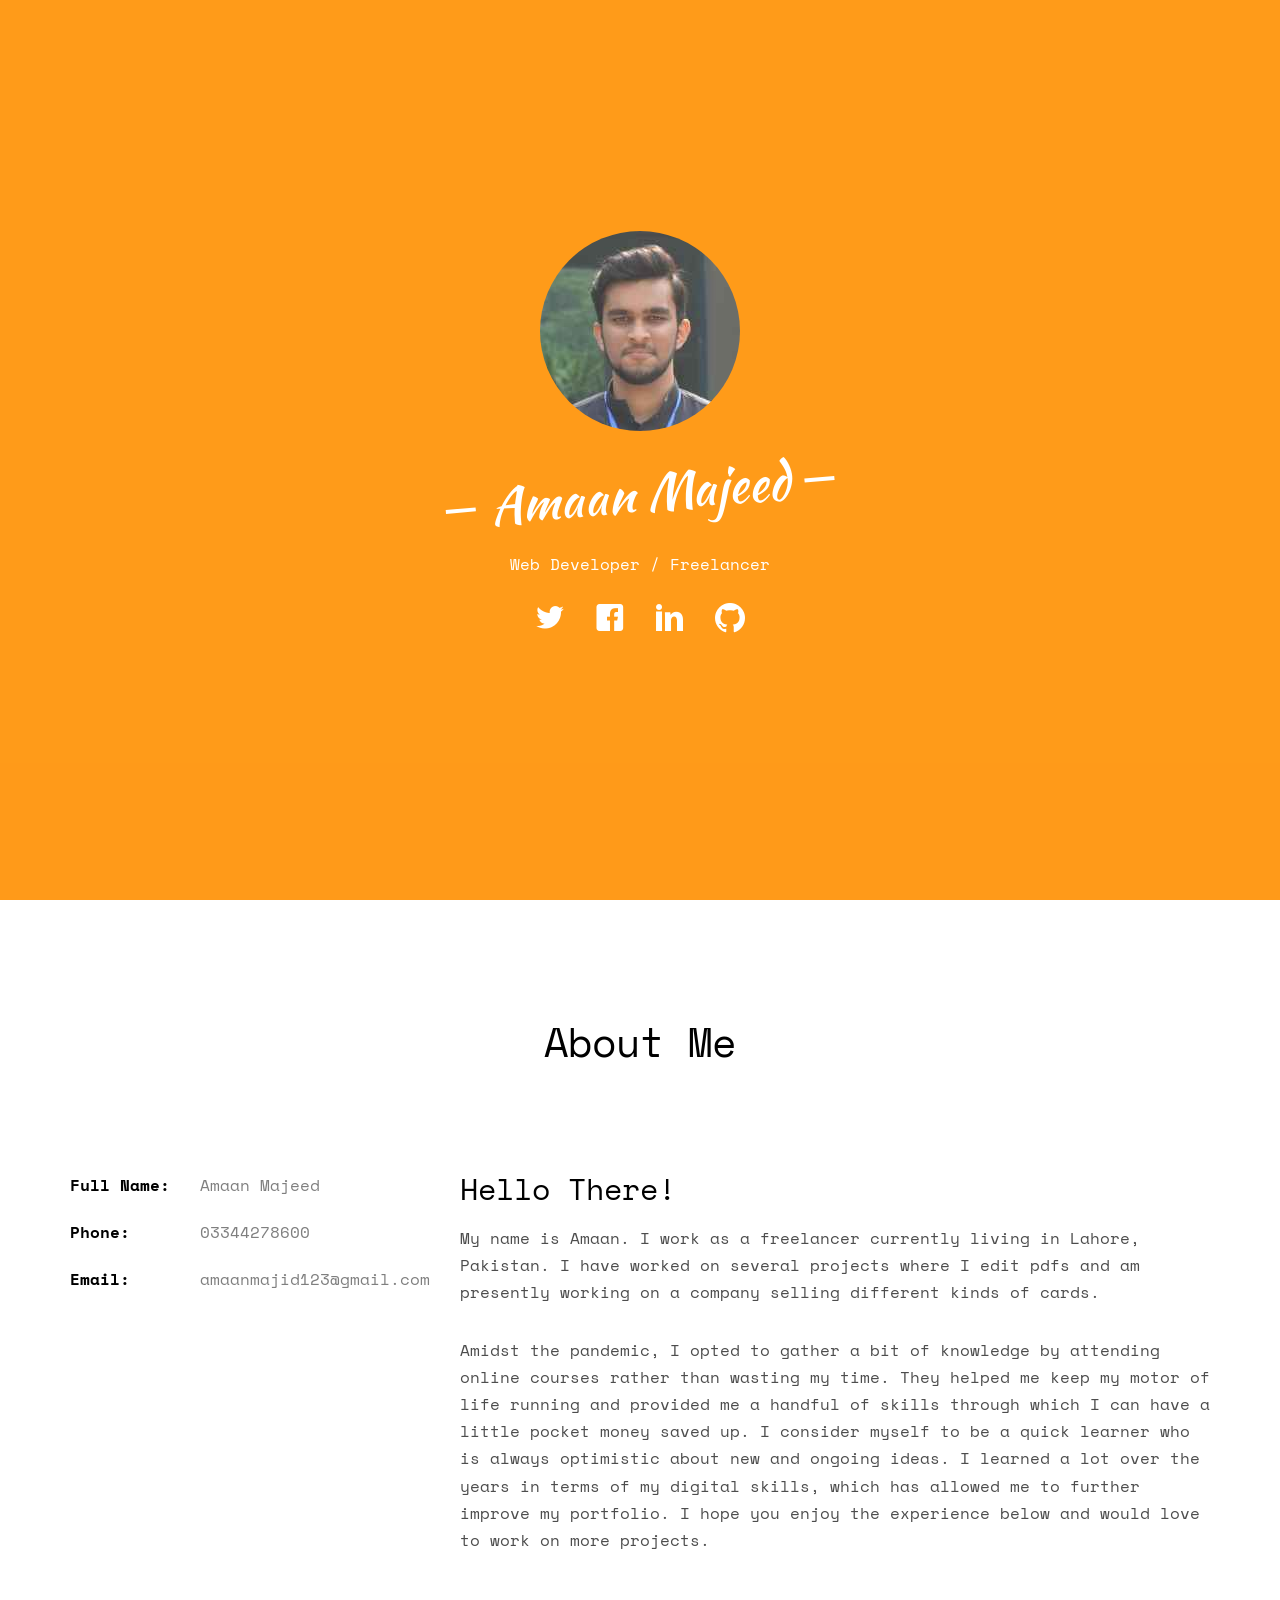
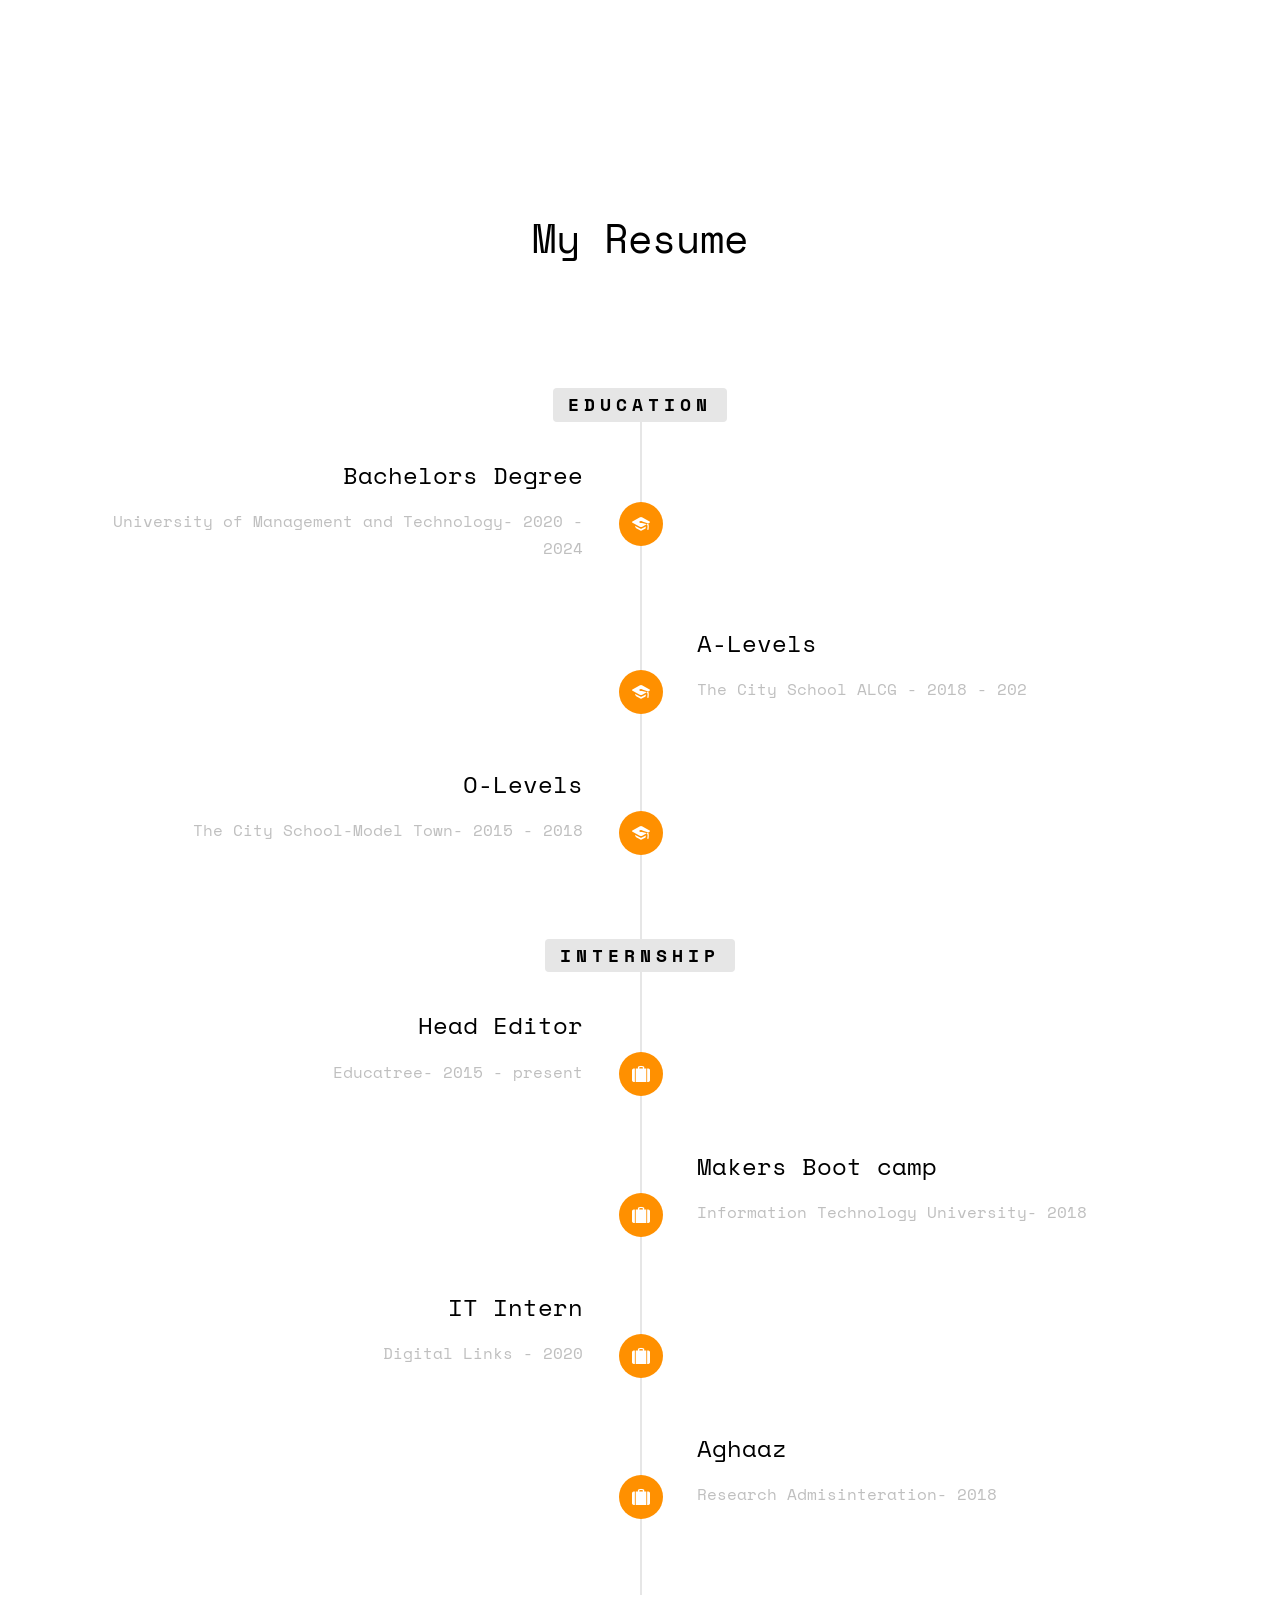
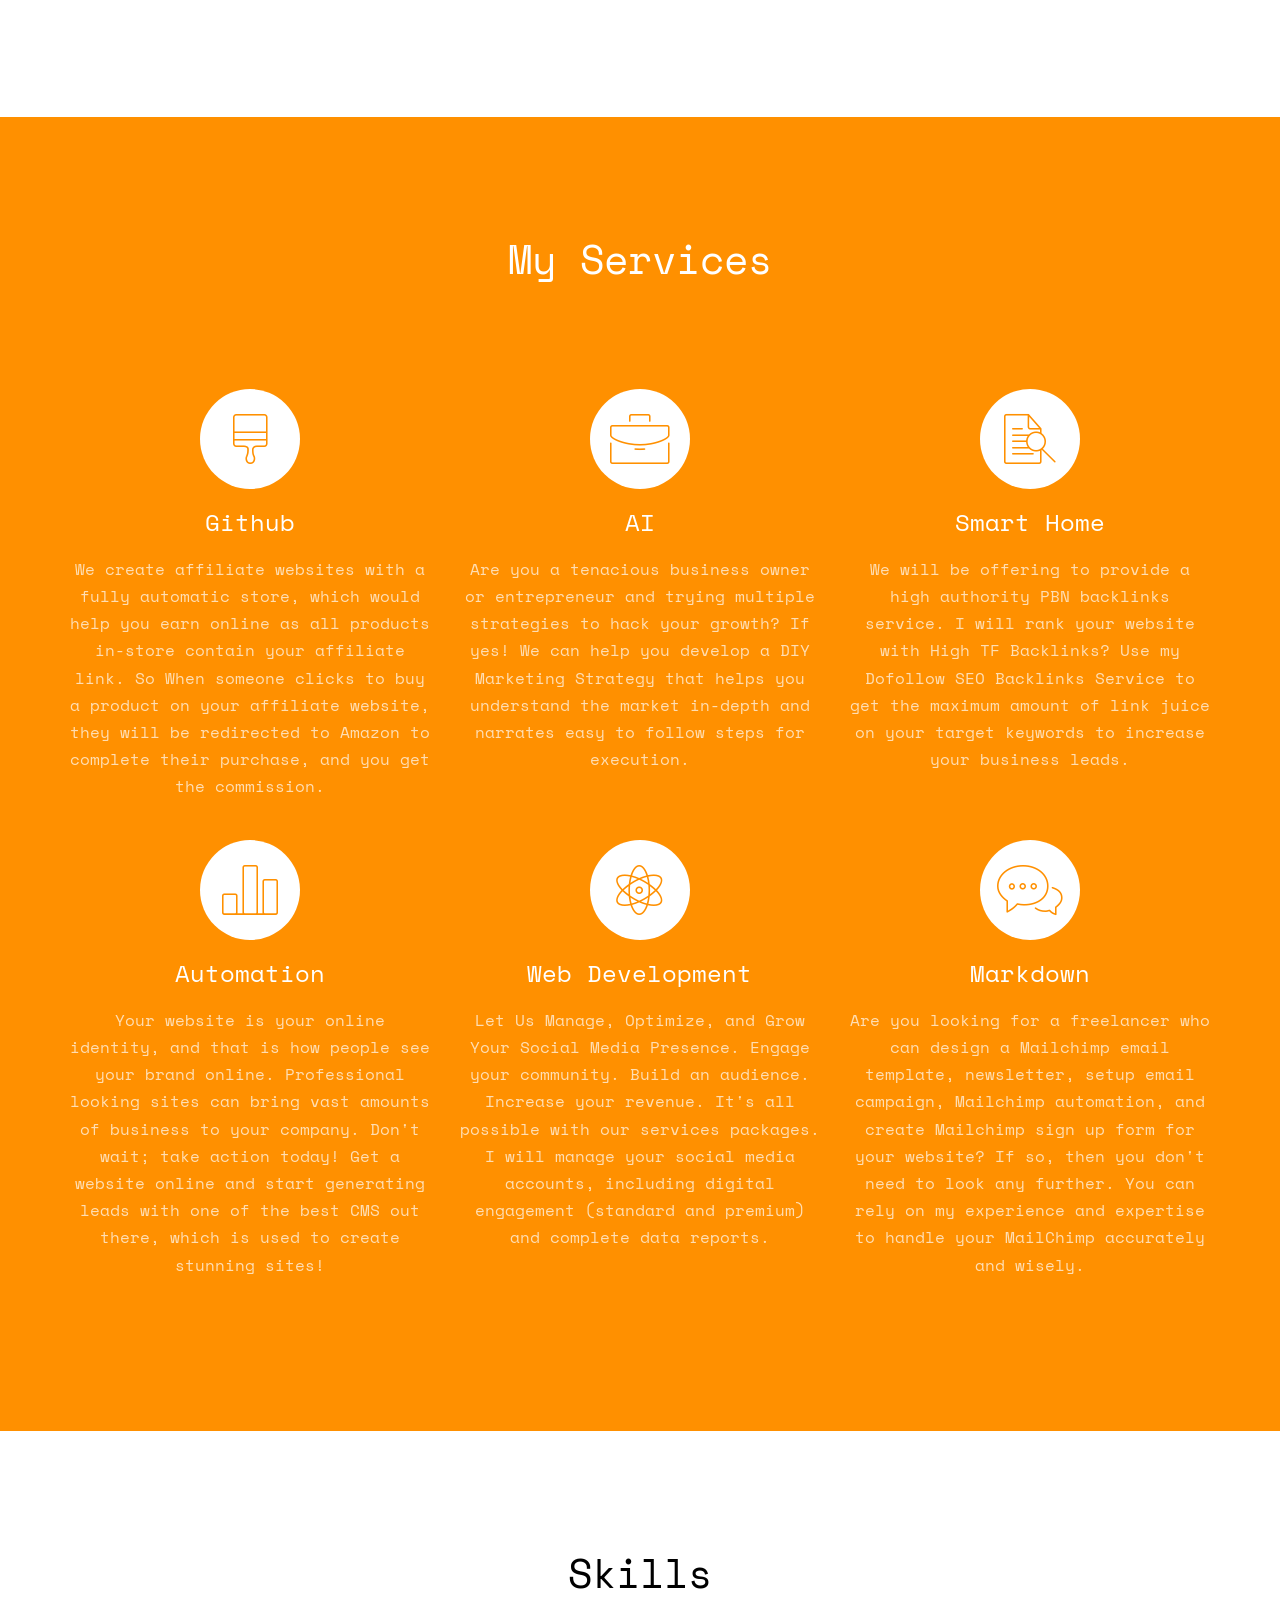
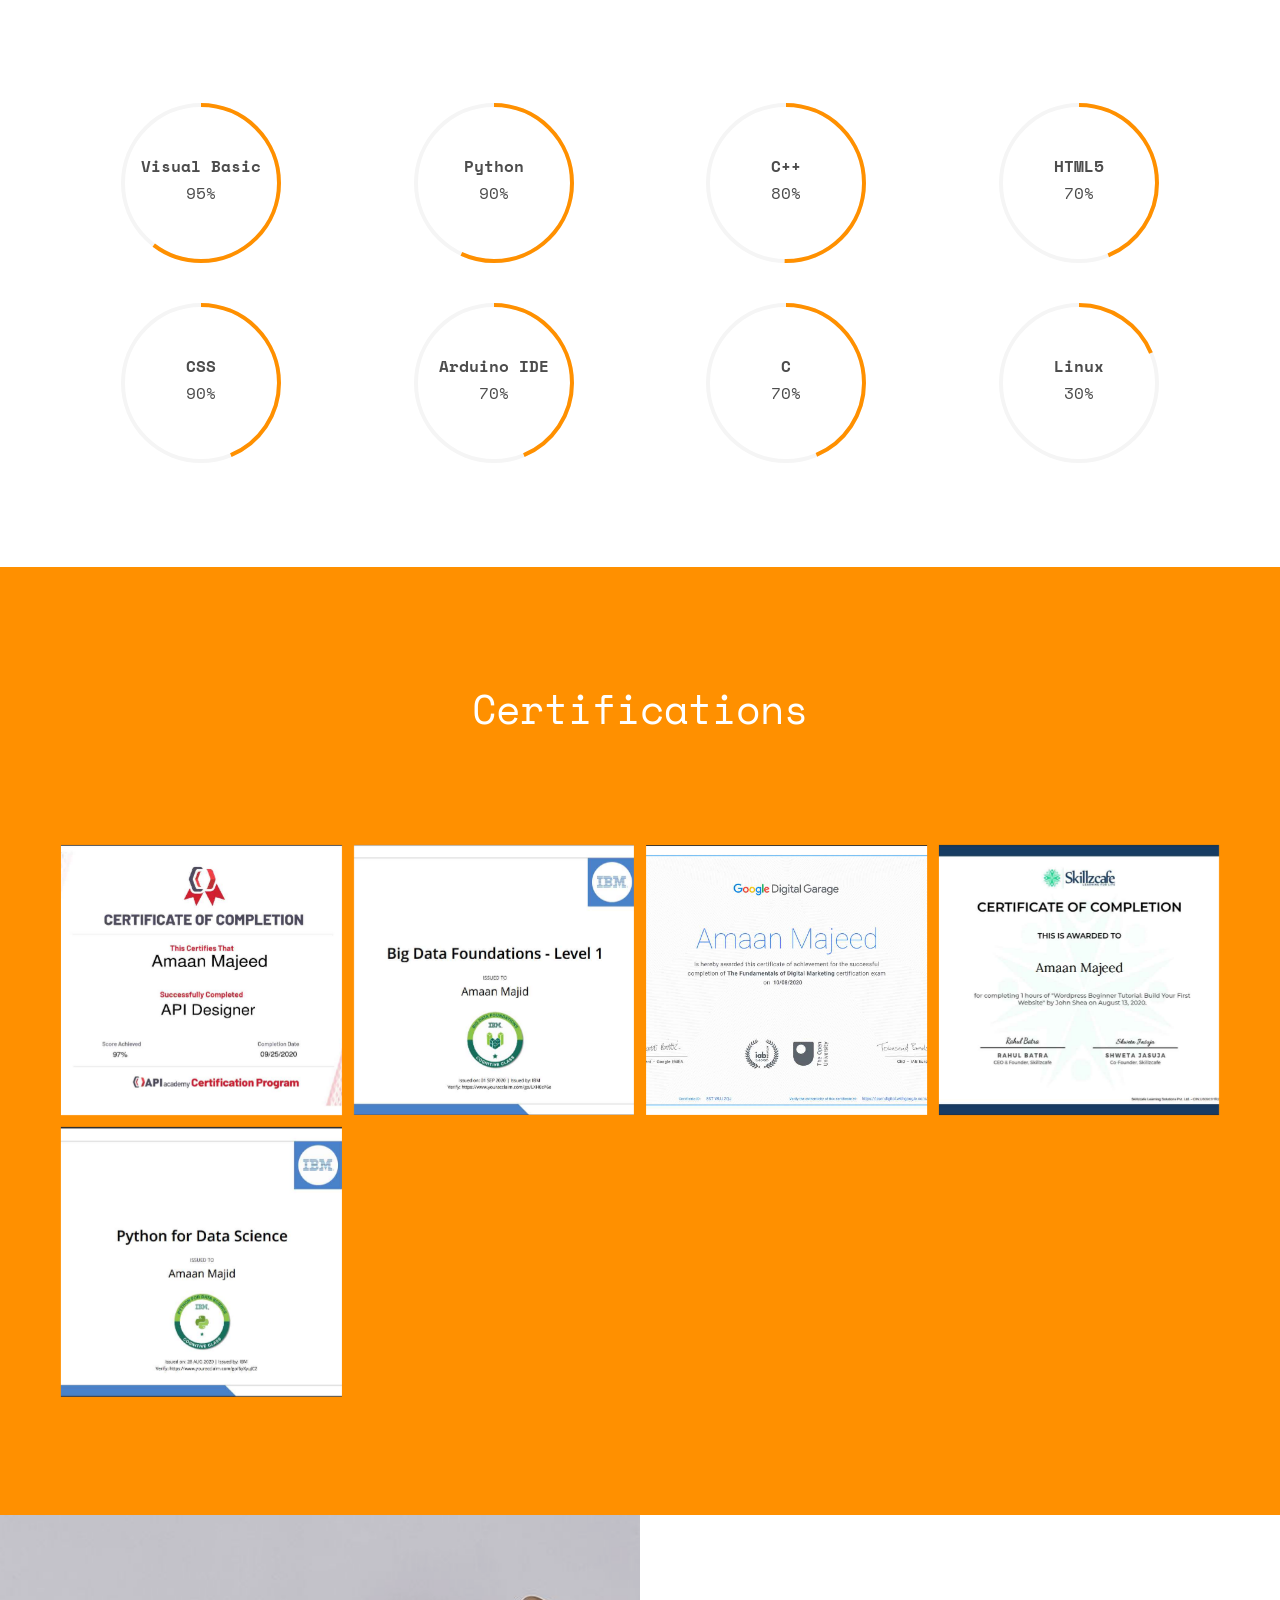
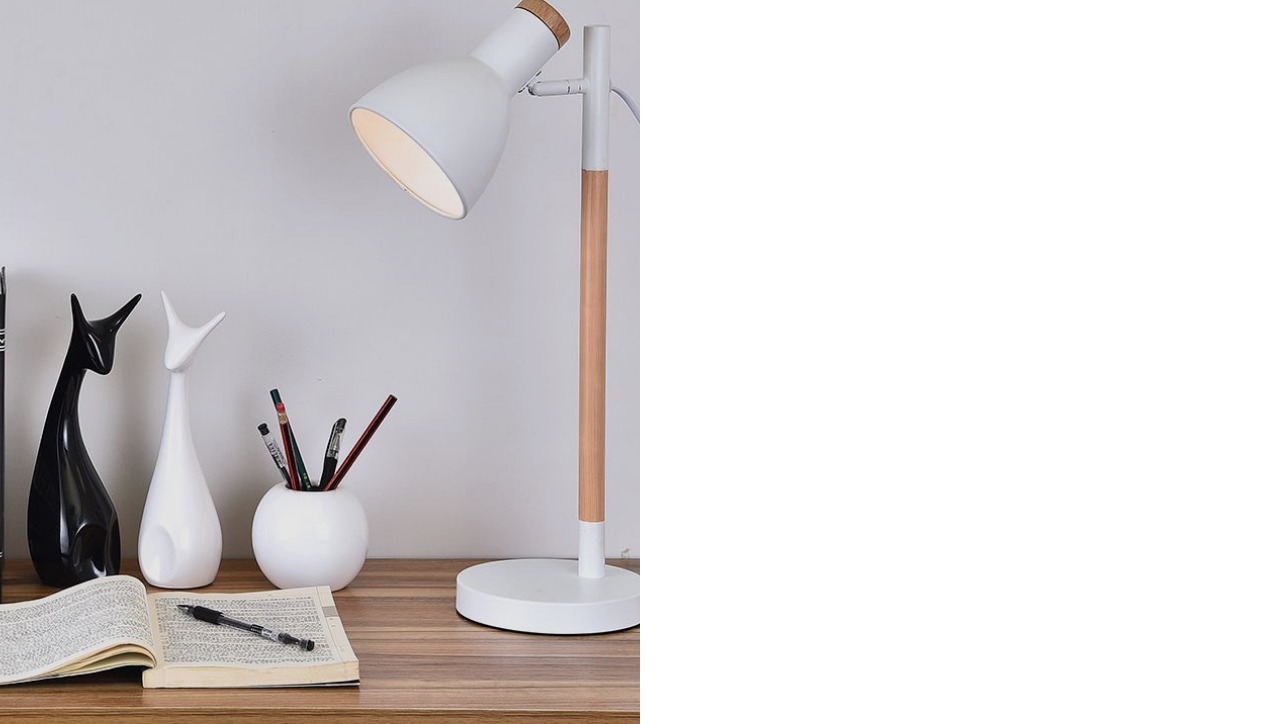
==== commit 03b30f2e: "Updated Services" ====
--- a/index.html
+++ b/index.html
@@ -220,7 +220,7 @@
 								<i class="icon-paintbrush"></i>
 							</span>
 							<div class="feature-copy">
-								<h3>API Design</h3>
+								<h3>Github</h3>
 								<p>We create affiliate websites with a fully automatic store, which would help you earn online as all products in-store contain your affiliate link. So When someone clicks to buy a product on your affiliate website, they will be redirected to Amazon to complete their purchase, and you get the commission.</p>
 							</div>
 						</div>
@@ -232,7 +232,7 @@
 								<i class="icon-briefcase"></i>
 							</span>
 							<div class="feature-copy">
-								<h3>Digital Marketing</h3>
+								<h3>AI</h3>
 								<p>Are you a tenacious business owner or entrepreneur and trying multiple strategies to hack your growth? If yes! We can help you develop a DIY Marketing Strategy that helps you understand the market in-depth and narrates easy to follow steps for execution.</p>
 							</div>
 						</div>
@@ -244,7 +244,7 @@
 								<i class="icon-search"></i>
 							</span>
 							<div class="feature-copy">
-								<h3>SEO</h3>
+								<h3>Smart Home</h3>
 								<p>We will be offering to provide a high authority PBN backlinks service. I will rank your website with High TF Backlinks? Use my Dofollow SEO Backlinks Service to get the maximum amount of link juice on your target keywords to increase your business leads.</p>
 							</div>
 						</div>
@@ -260,7 +260,7 @@
 								<i class="icon-bargraph"></i>
 							</span>
 							<div class="feature-copy">
-								<h3>WordPress</h3>
+								<h3>Automation</h3>
 								<p>Your website is your online identity, and that is how people see your brand online. Professional looking sites can bring vast amounts of business to your company. Don't wait; take action today! Get a website online and start generating leads with one of the best CMS out there, which is used to create stunning sites!</p>
 							</div>
 						</div>
@@ -273,7 +273,7 @@
 								<i class="icon-genius"></i>
 							</span>
 							<div class="feature-copy">
-								<h3>Social Media Marketing</h3>
+								<h3>Web Development</h3>
 								<p>Let Us Manage, Optimize, and Grow Your Social Media Presence. Engage your community. Build an audience. Increase your revenue. It's all possible with our services packages. I will manage your social media accounts, including digital engagement (standard and premium) and complete data reports.</p>
 							</div>
 						</div>
@@ -285,7 +285,7 @@
 								<i class="icon-chat"></i>
 							</span>
 							<div class="feature-copy">
-								<h3>Email Marketing</h3>
+								<h3>Markdown</h3>
 								<p>Are you looking for a freelancer who can design a Mailchimp email template, newsletter, setup email campaign, Mailchimp automation, and create Mailchimp sign up form for your website? If so, then you don't need to look any further. You can rely on my experience and expertise to handle your MailChimp accurately and wisely.</p>
 							</div>
 						</div>
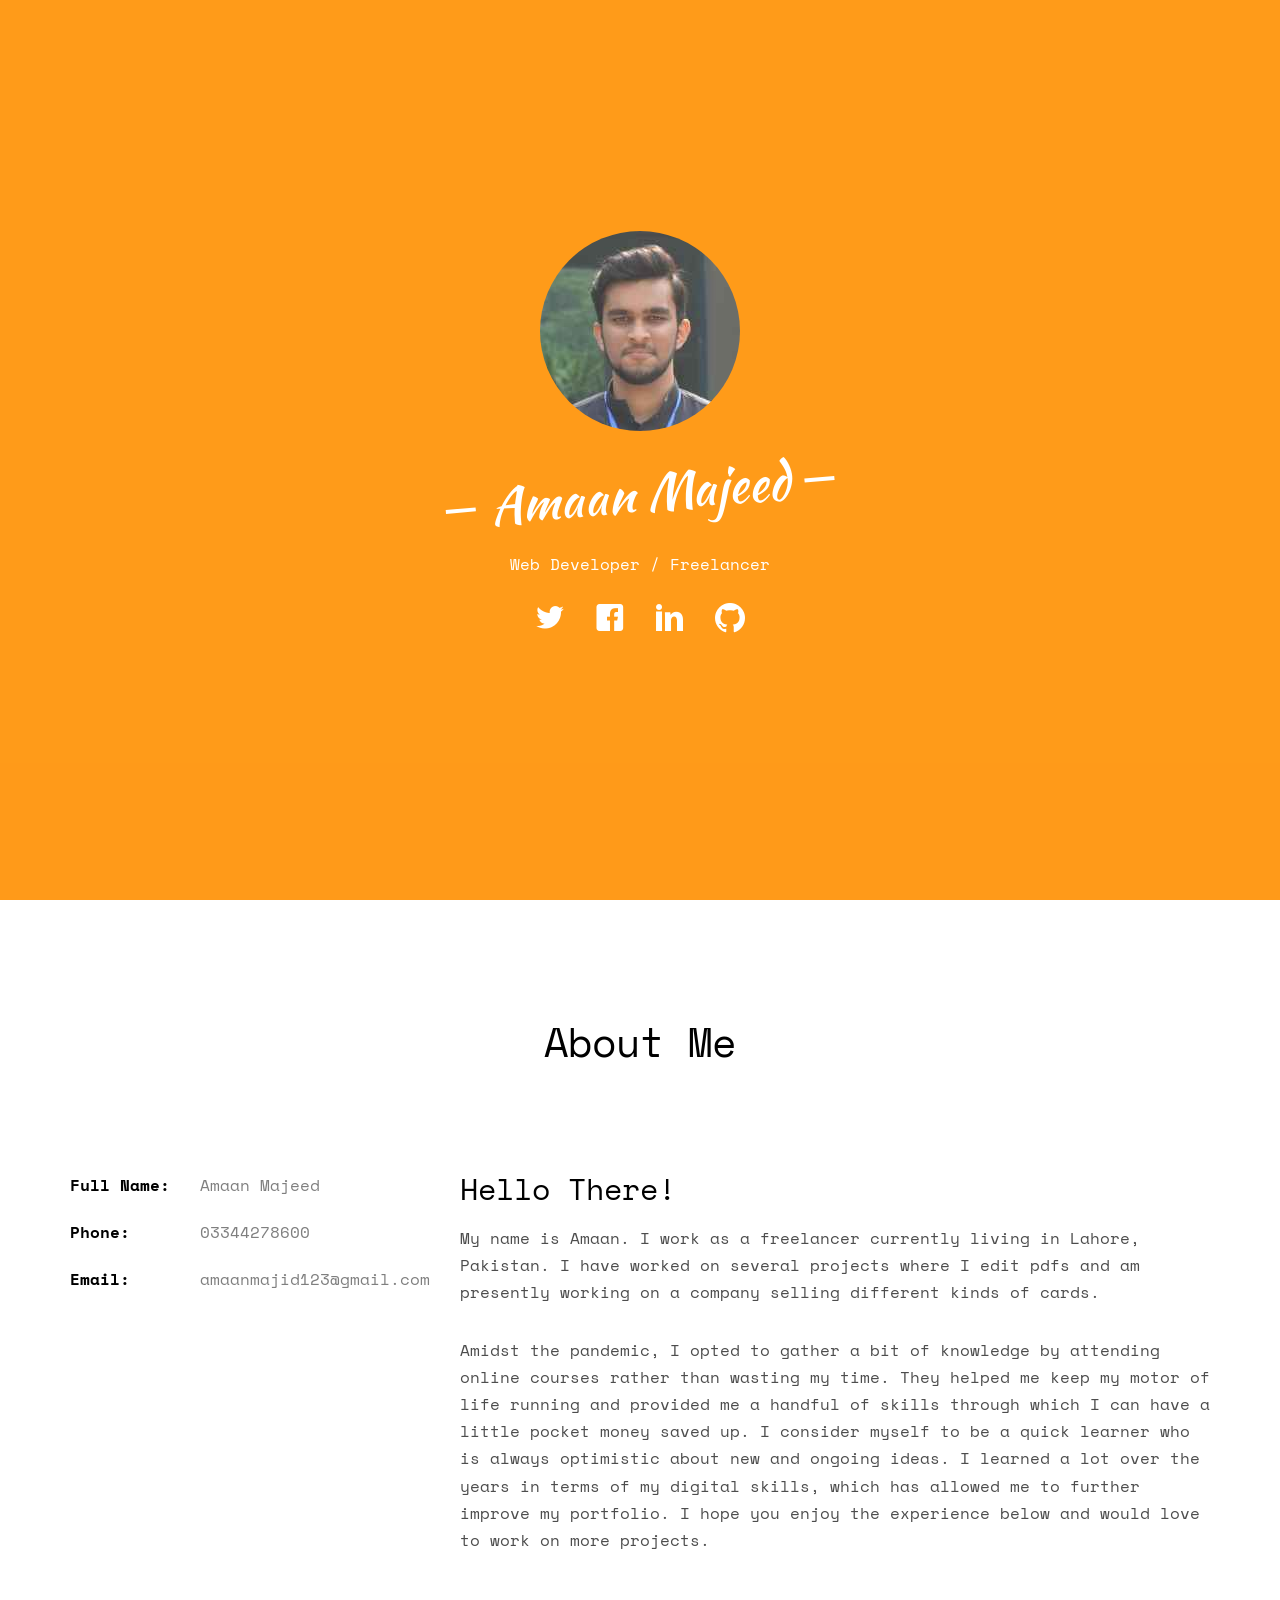
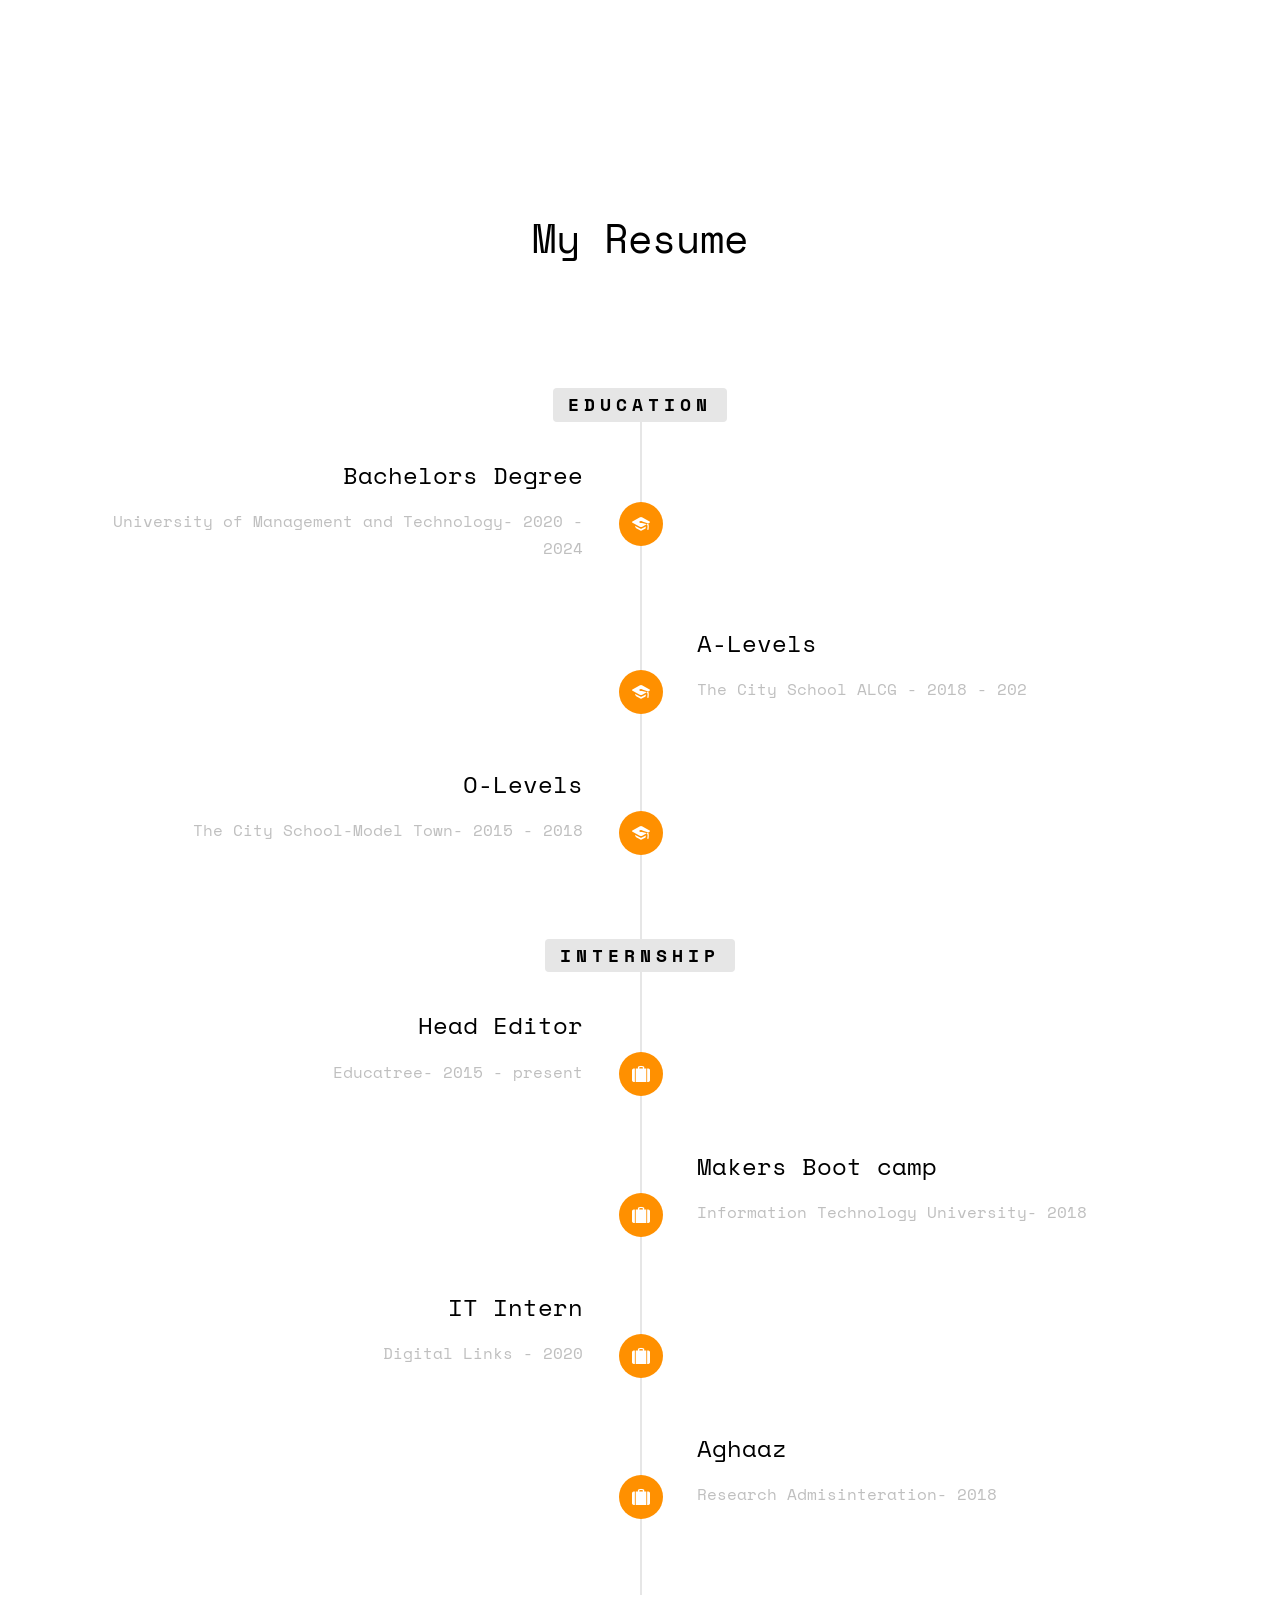
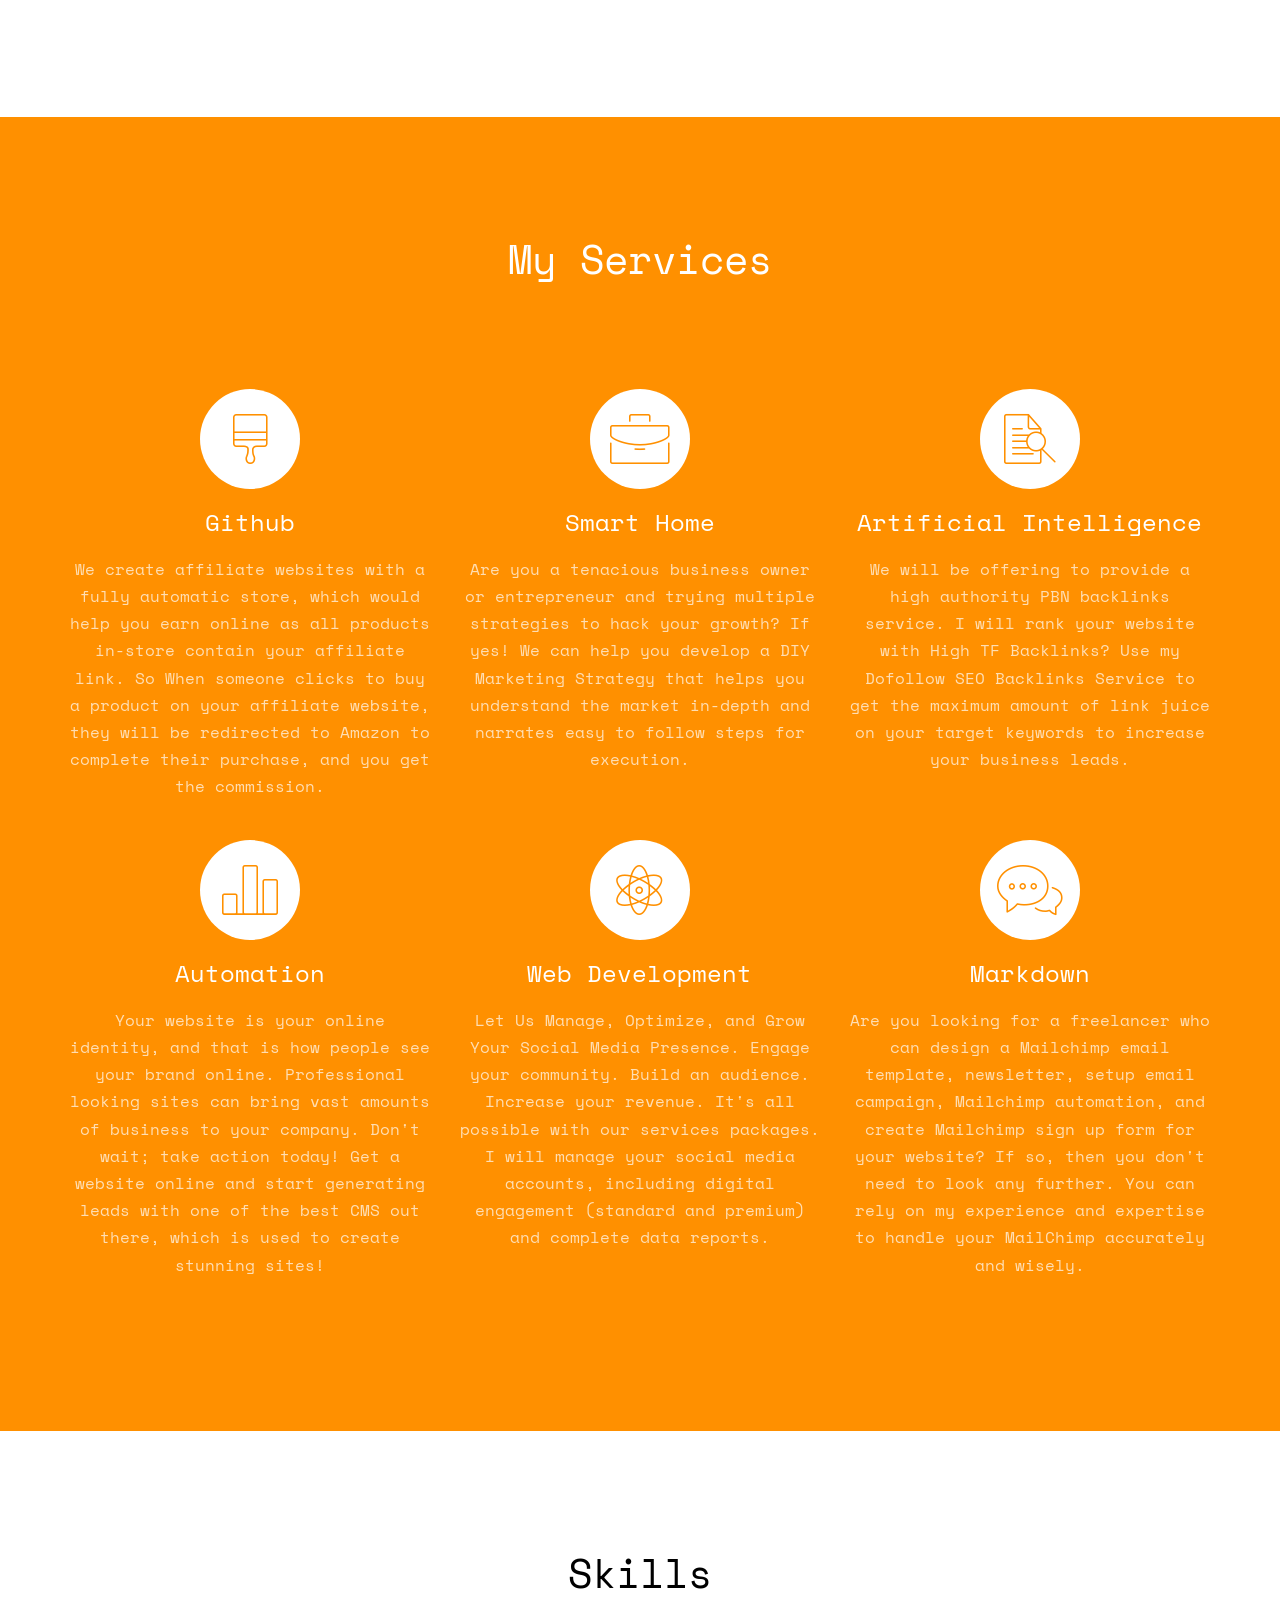
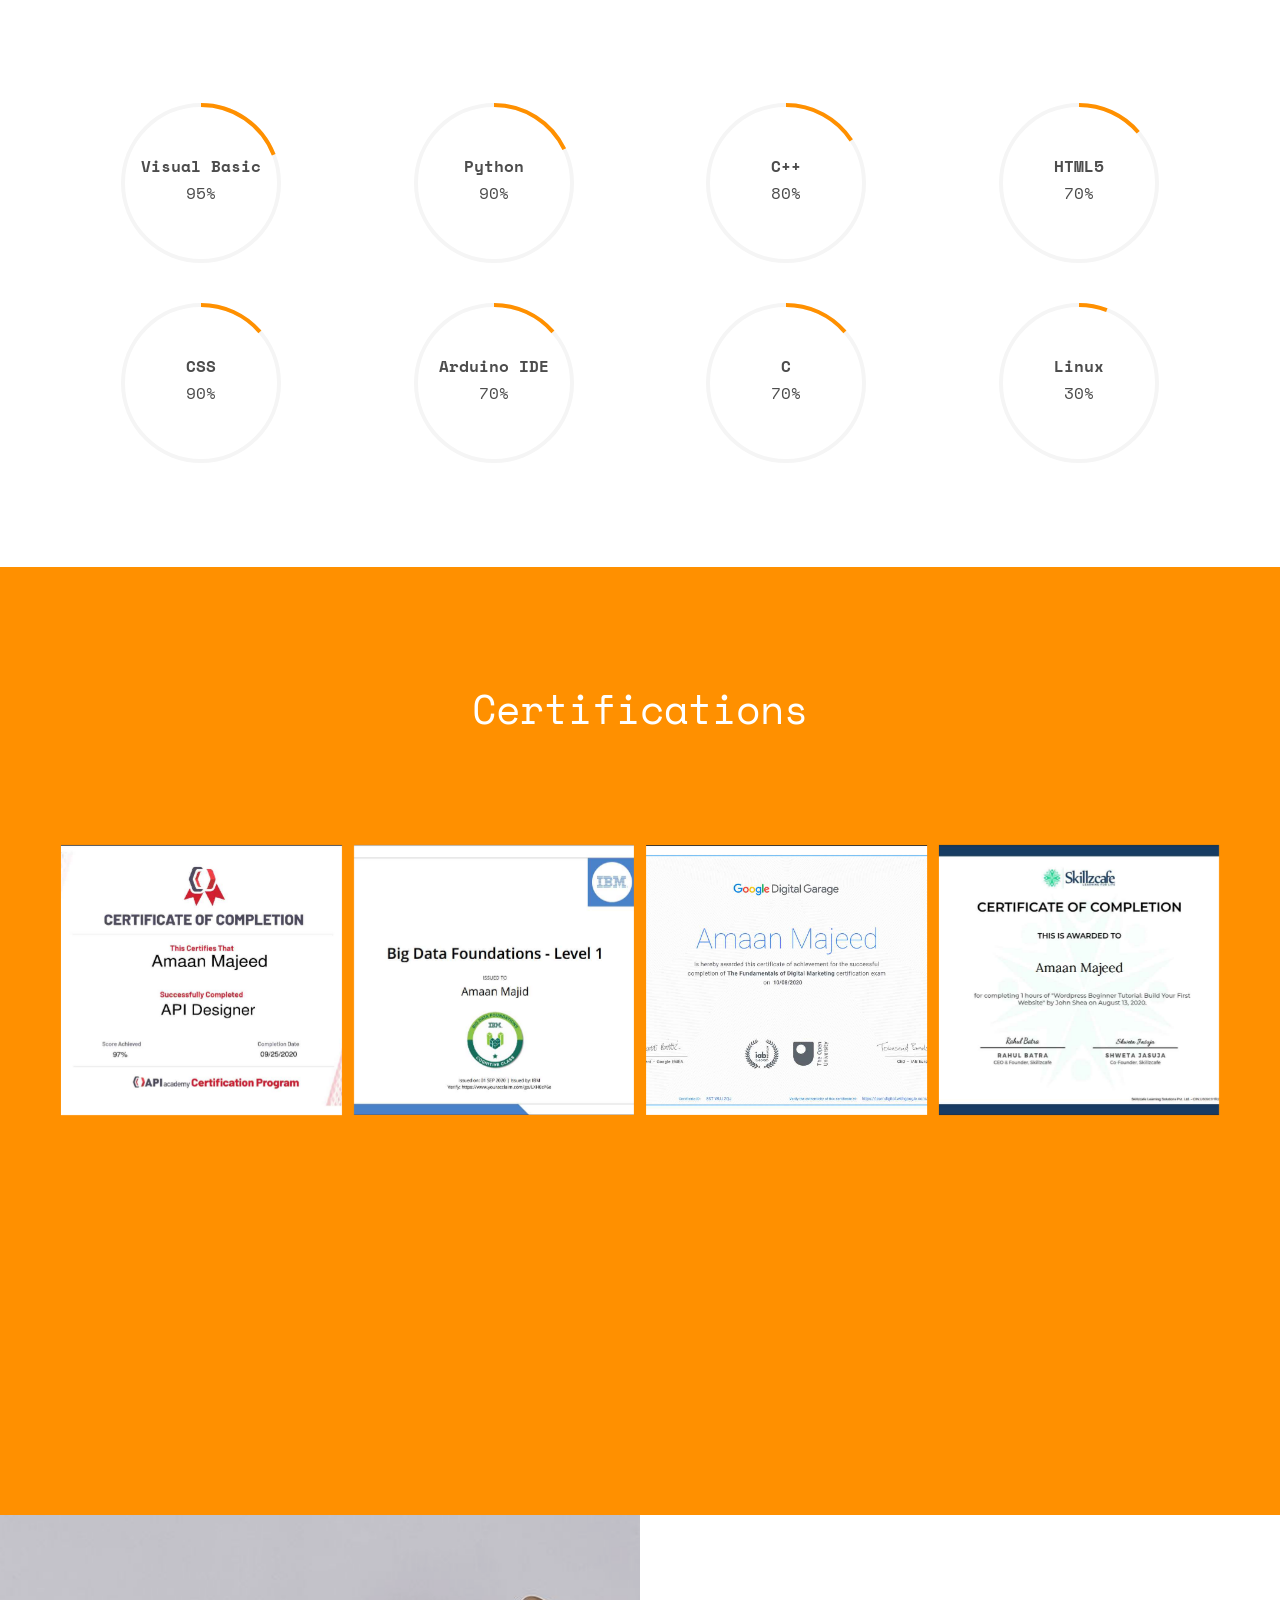
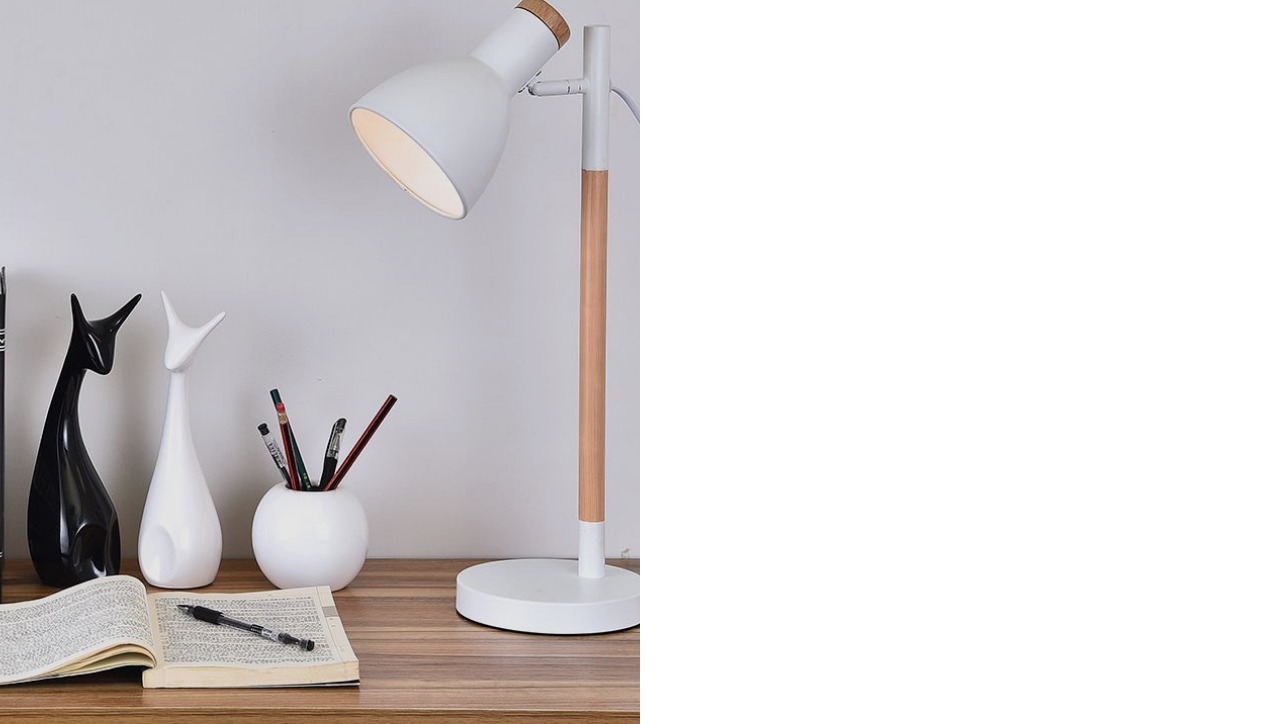
==== commit efdeeb36: "Changed Services Column" ====
--- a/index.html
+++ b/index.html
@@ -232,7 +232,7 @@
 								<i class="icon-briefcase"></i>
 							</span>
 							<div class="feature-copy">
-								<h3>AI</h3>
+								<h3>Smart Home</h3>
 								<p>Are you a tenacious business owner or entrepreneur and trying multiple strategies to hack your growth? If yes! We can help you develop a DIY Marketing Strategy that helps you understand the market in-depth and narrates easy to follow steps for execution.</p>
 							</div>
 						</div>
@@ -244,7 +244,7 @@
 								<i class="icon-search"></i>
 							</span>
 							<div class="feature-copy">
-								<h3>Smart Home</h3>
+								<h3>Artificial Intelligence</h3>
 								<p>We will be offering to provide a high authority PBN backlinks service. I will rank your website with High TF Backlinks? Use my Dofollow SEO Backlinks Service to get the maximum amount of link juice on your target keywords to increase your business leads.</p>
 							</div>
 						</div>
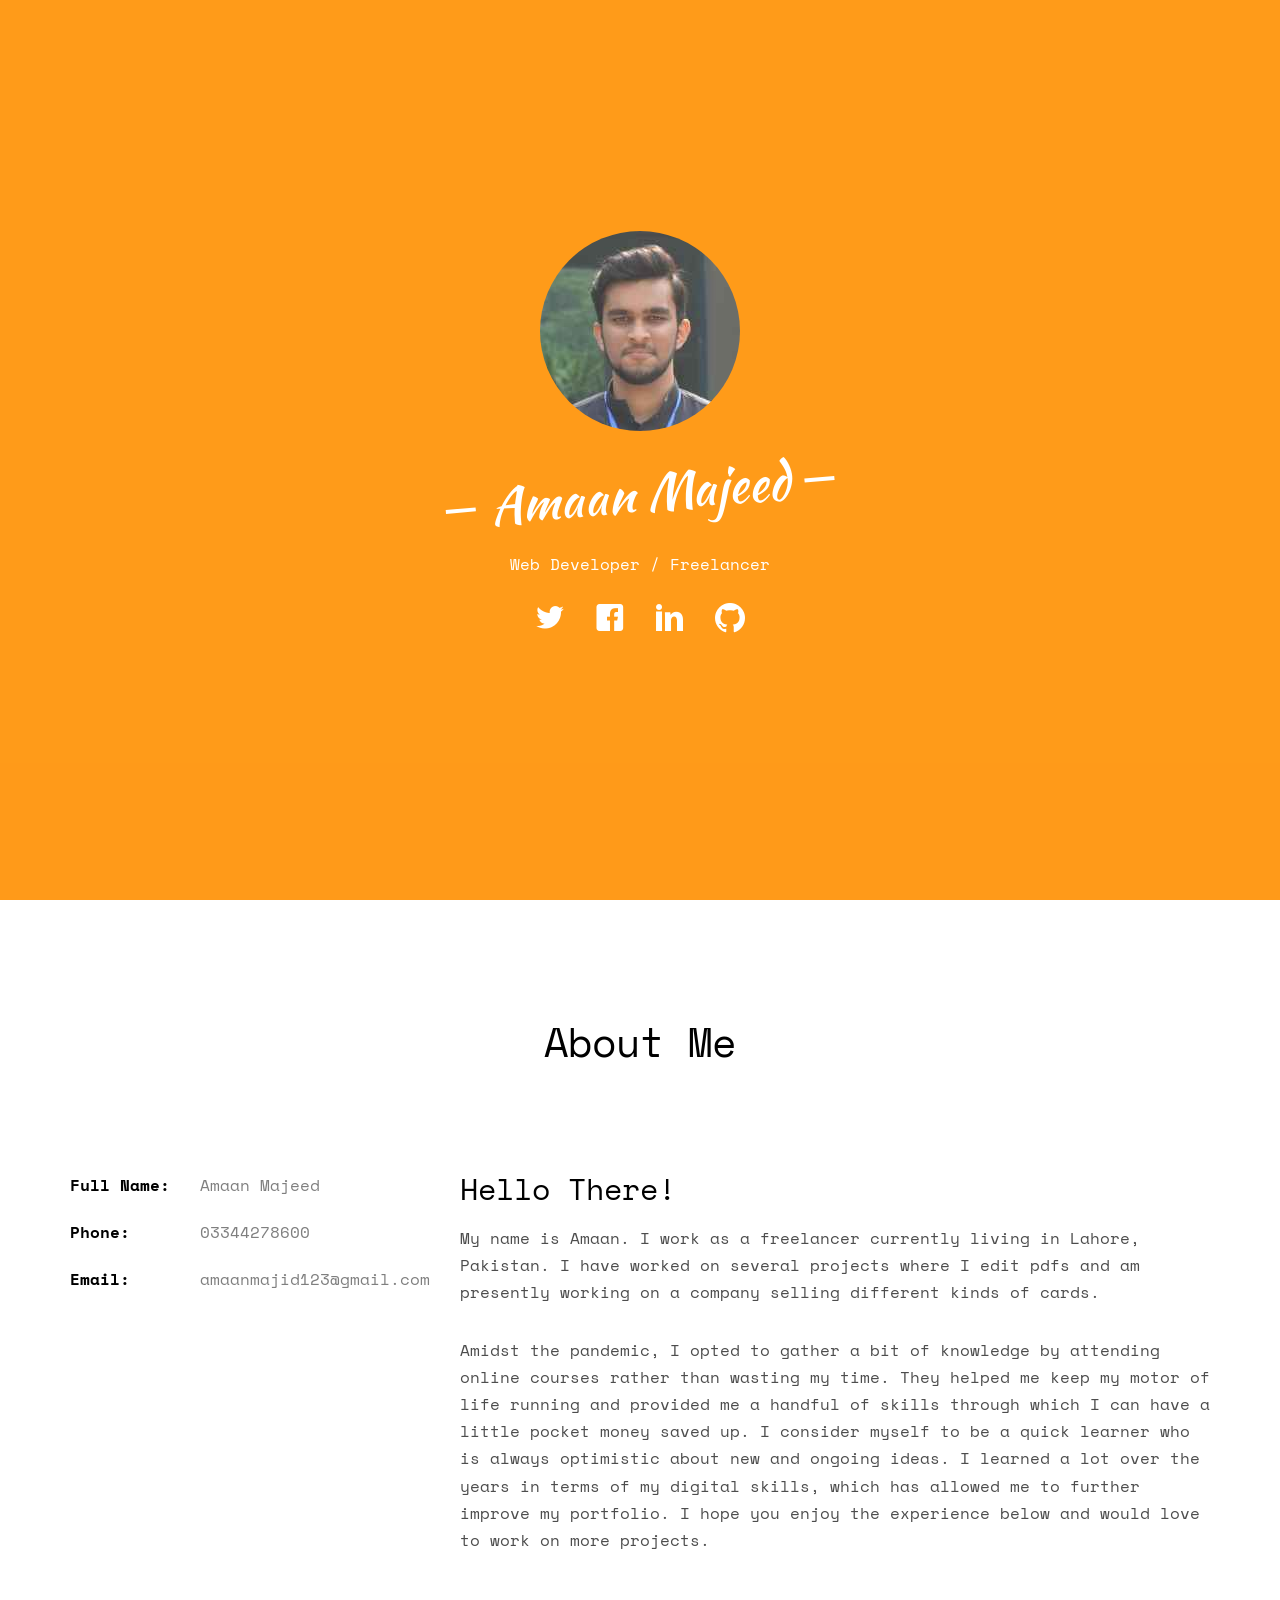
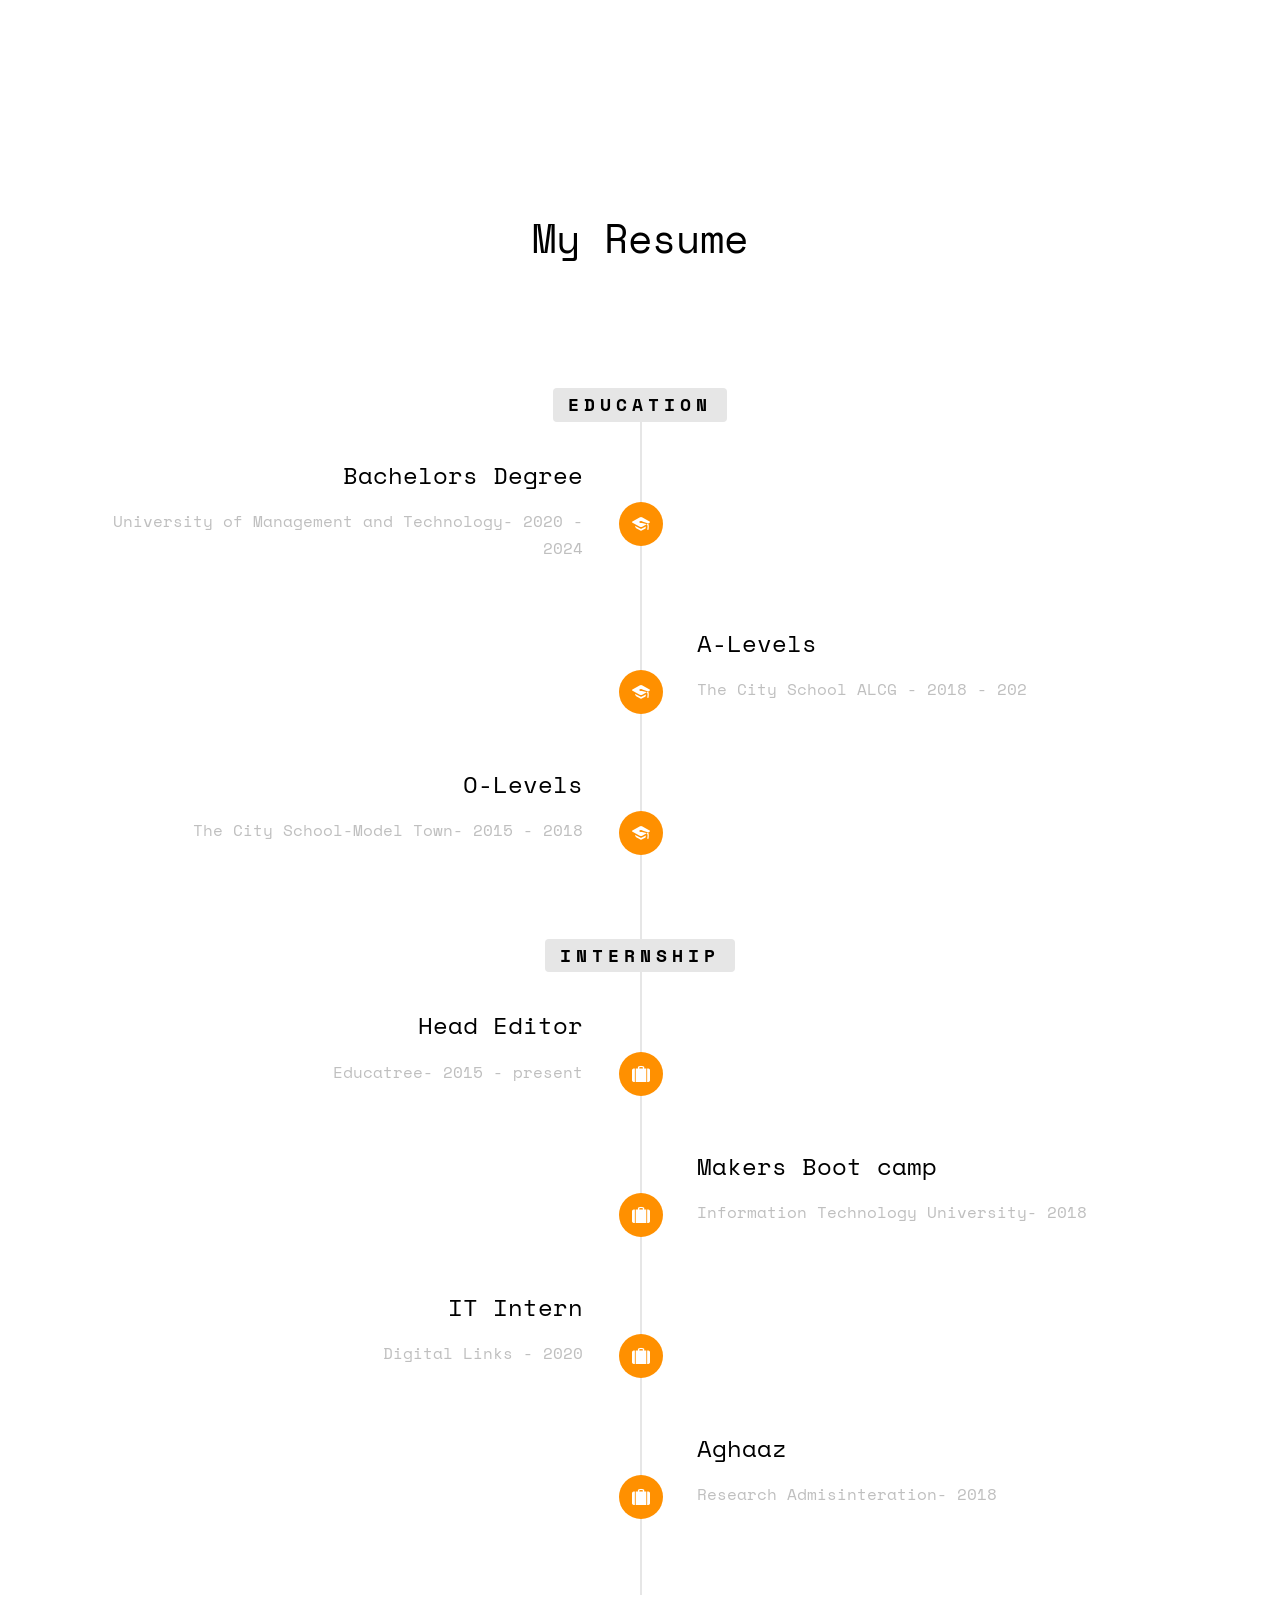
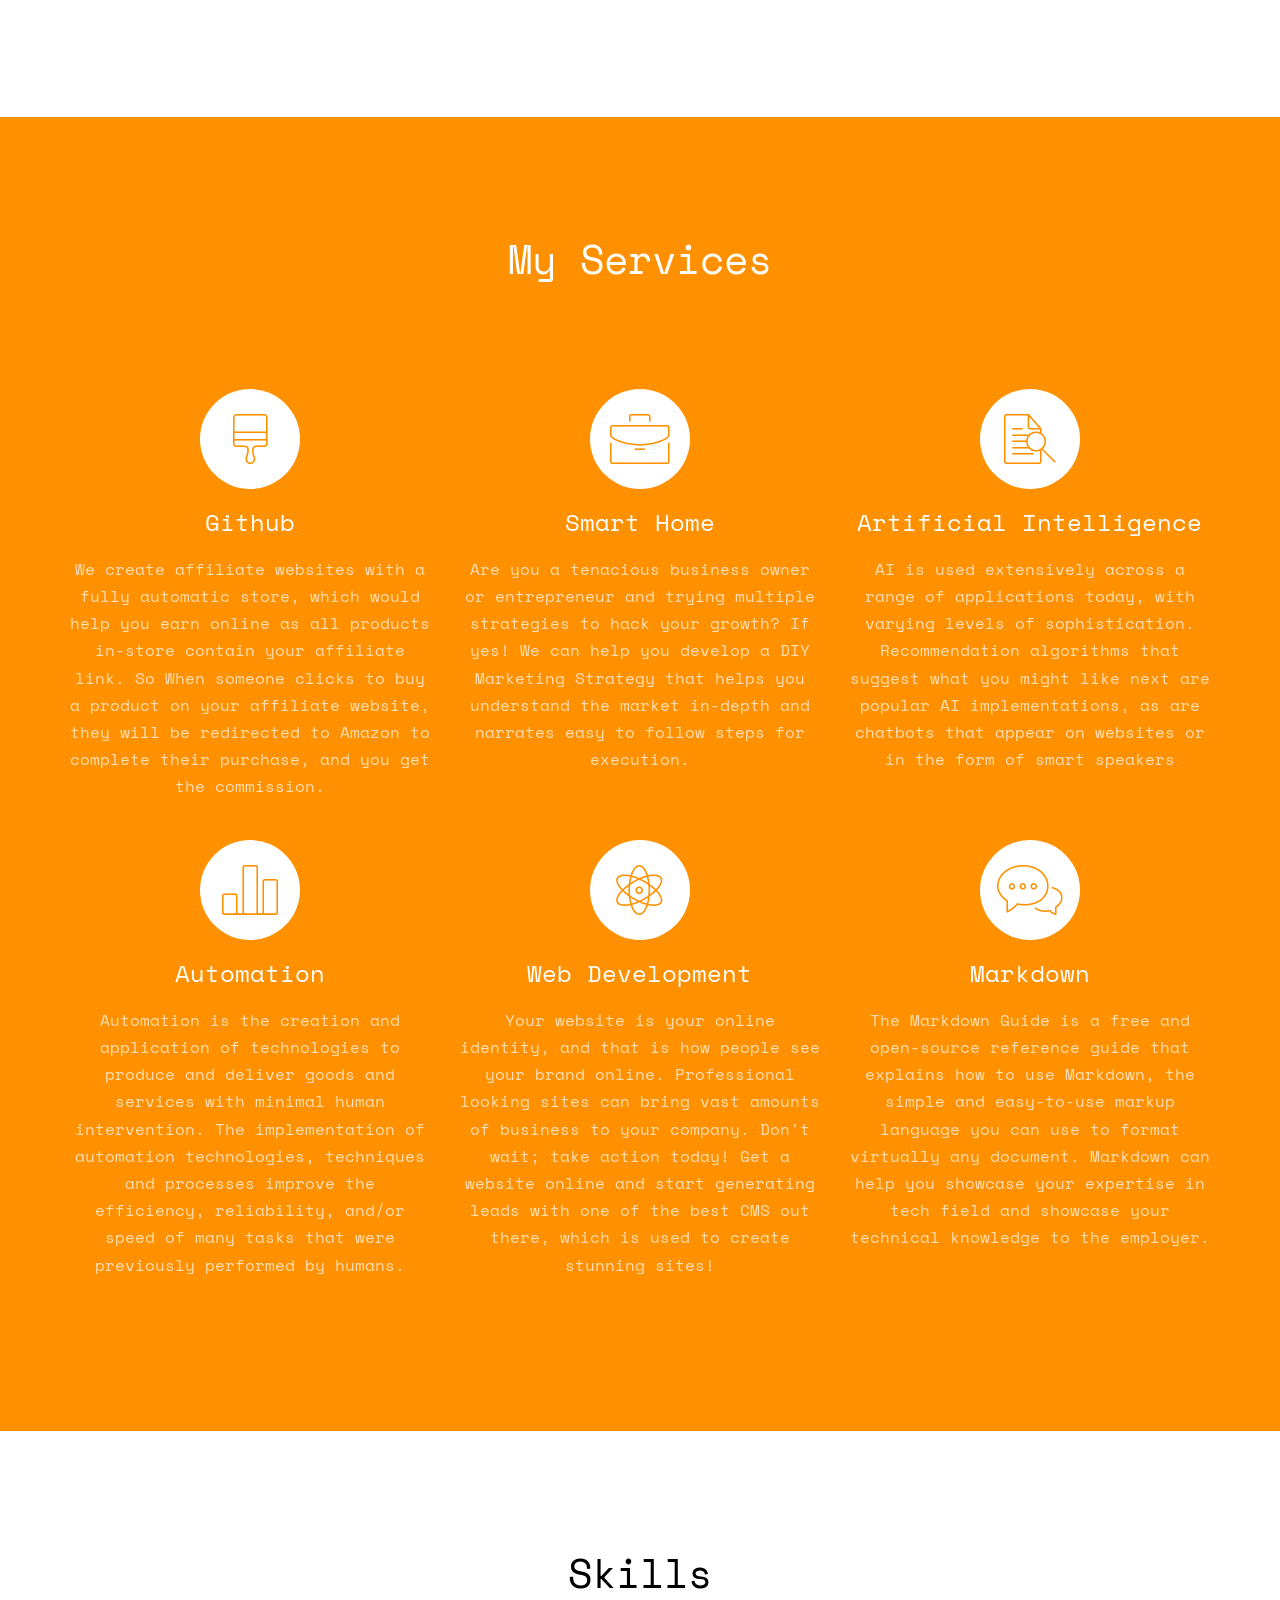
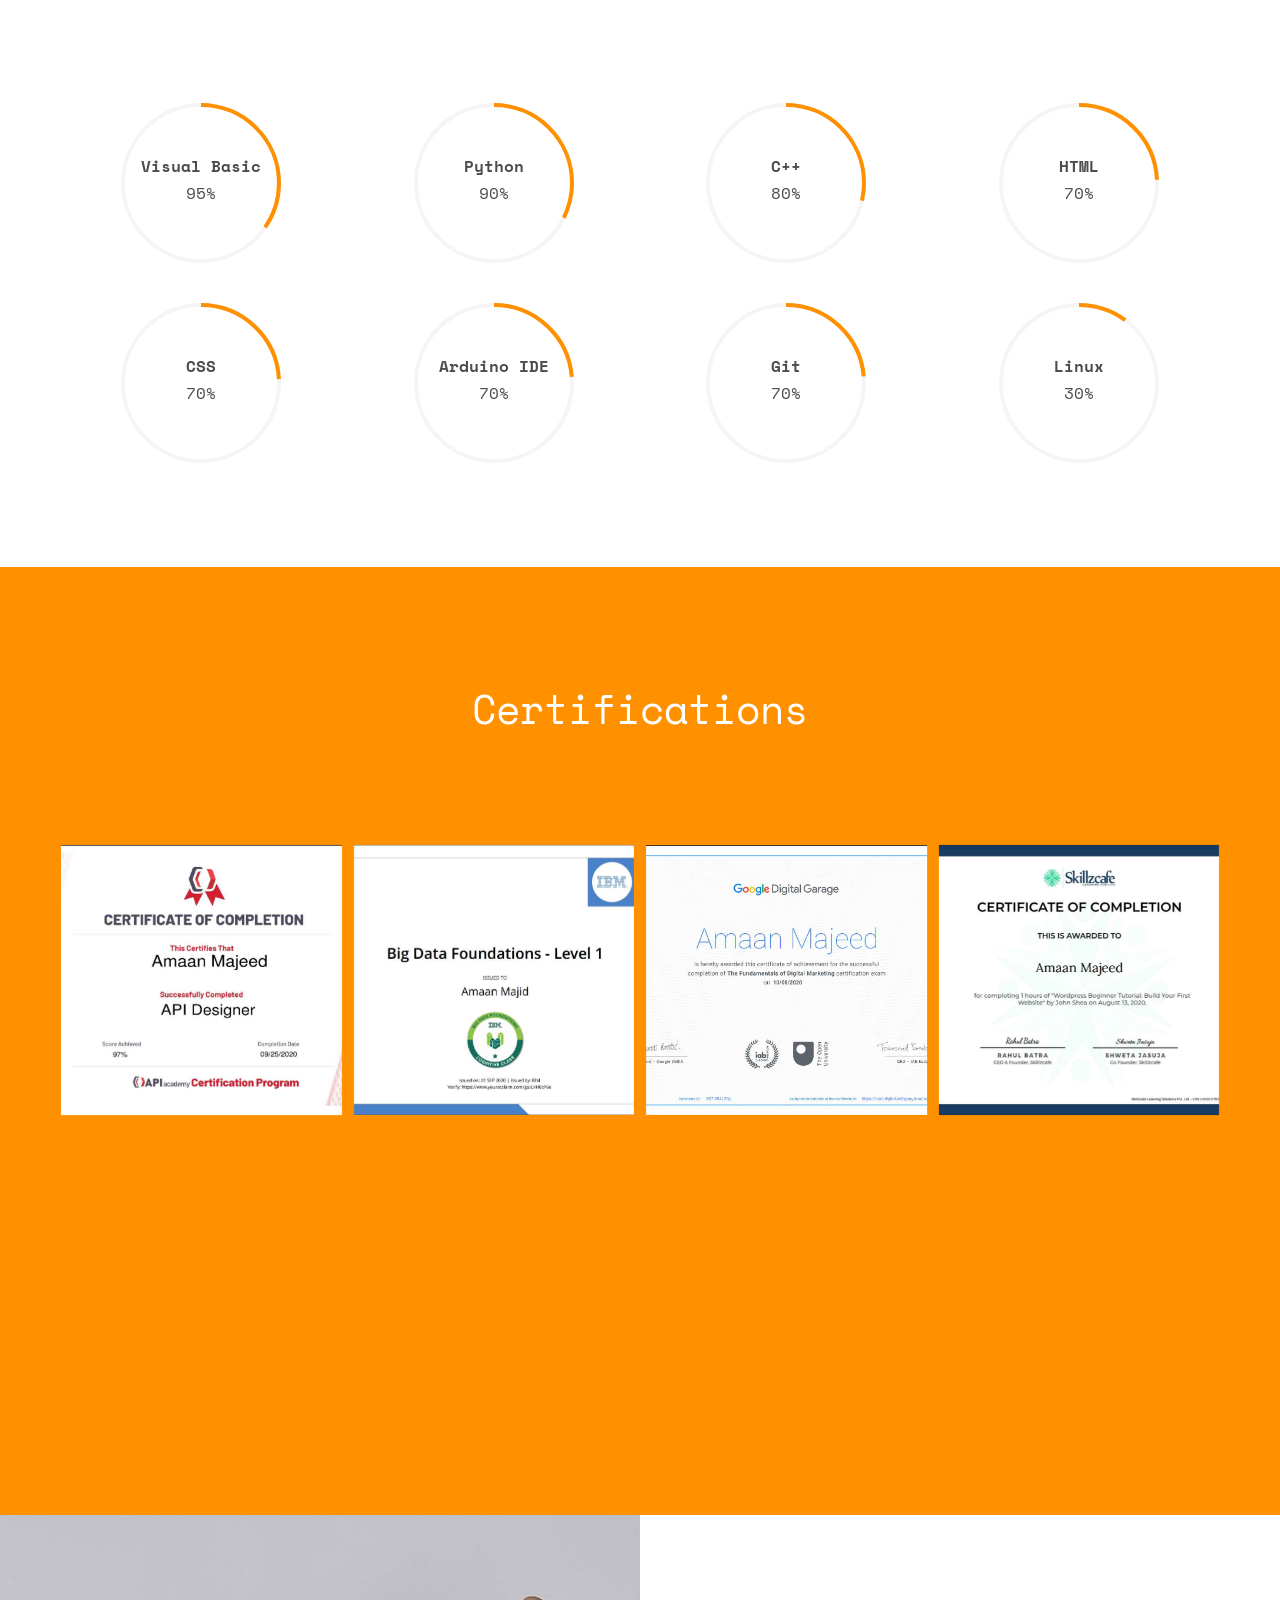
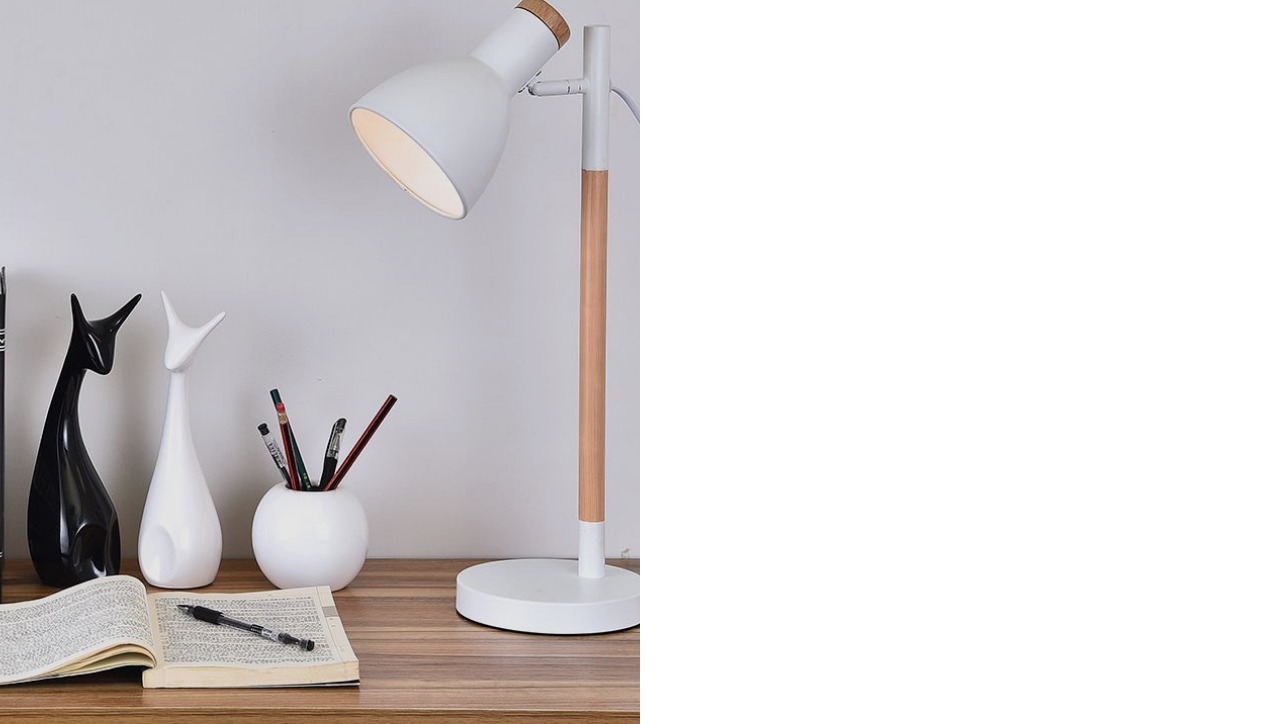
==== commit d5a14125: "ft. Website revamp" ====
--- a/index.html
+++ b/index.html
@@ -245,7 +245,7 @@
 							</span>
 							<div class="feature-copy">
 								<h3>Artificial Intelligence</h3>
-								<p>We will be offering to provide a high authority PBN backlinks service. I will rank your website with High TF Backlinks? Use my Dofollow SEO Backlinks Service to get the maximum amount of link juice on your target keywords to increase your business leads.</p>
+								<p>AI is used extensively across a range of applications today, with varying levels of sophistication. Recommendation algorithms that suggest what you might like next are popular AI implementations, as are chatbots that appear on websites or in the form of smart speakers</p>
 							</div>
 						</div>
 					</div>
@@ -261,24 +261,24 @@
 							</span>
 							<div class="feature-copy">
 								<h3>Automation</h3>
+								<p>Automation is the creation and application of technologies to produce and deliver goods and services with minimal human intervention. The implementation of automation technologies, techniques and processes improve the efficiency, reliability, and/or speed of many tasks that were previously performed by humans.</p>
+							</div>
+						</div>
+
+					</div>
+
+					<div class="col-md-4 text-center">
+						<div class="feature-left">
+							<span class="icon">
+								<i class="icon-genius"></i>
+							</span>
+							<div class="feature-copy">
+								<h3>Web Development</h3>
 								<p>Your website is your online identity, and that is how people see your brand online. Professional looking sites can bring vast amounts of business to your company. Don't wait; take action today! Get a website online and start generating leads with one of the best CMS out there, which is used to create stunning sites!</p>
 							</div>
 						</div>
 
 					</div>
-
-					<div class="col-md-4 text-center">
-						<div class="feature-left">
-							<span class="icon">
-								<i class="icon-genius"></i>
-							</span>
-							<div class="feature-copy">
-								<h3>Web Development</h3>
-								<p>Let Us Manage, Optimize, and Grow Your Social Media Presence. Engage your community. Build an audience. Increase your revenue. It's all possible with our services packages. I will manage your social media accounts, including digital engagement (standard and premium) and complete data reports.</p>
-							</div>
-						</div>
-
-					</div>
 					<div class="col-md-4 text-center">
 						<div class="feature-left">
 							<span class="icon">
@@ -286,7 +286,7 @@
 							</span>
 							<div class="feature-copy">
 								<h3>Markdown</h3>
-								<p>Are you looking for a freelancer who can design a Mailchimp email template, newsletter, setup email campaign, Mailchimp automation, and create Mailchimp sign up form for your website? If so, then you don't need to look any further. You can rely on my experience and expertise to handle your MailChimp accurately and wisely.</p>
+								<p>The Markdown Guide is a free and open-source reference guide that explains how to use Markdown, the simple and easy-to-use markup language you can use to format virtually any document. Markdown can help you showcase your expertise in tech field and showcase your technical knowledge to the employer.</p>
 							</div>
 						</div>
 					</div>
@@ -314,17 +314,17 @@
 					<div class="chart" data-percent="80"><span><strong>C++</strong>80%</span></div>
 				</div>
 				<div class="col-md-3 col-sm-6 col-xs-12 text-center">
-					<div class="chart" data-percent="70"><span><strong>HTML5</strong>70%</span></div>
-				</div>
-
-				<div class="col-md-3 col-sm-6 col-xs-12 text-center">
-					<div class="chart" data-percent="70"><span><strong>CSS</strong>90%</span></div>
+					<div class="chart" data-percent="70"><span><strong>HTML</strong>70%</span></div>
+				</div>
+
+				<div class="col-md-3 col-sm-6 col-xs-12 text-center">
+					<div class="chart" data-percent="70"><span><strong>CSS</strong>70%</span></div>
 				</div>
 				<div class="col-md-3 col-sm-6 col-xs-12 text-center">
 					<div class="chart" data-percent="70"><span><strong>Arduino IDE</strong>70%</span></div>
 				</div>
 				<div class="col-md-3 col-sm-6 col-xs-12 text-center">
-					<div class="chart" data-percent="70"><span><strong>C</strong>70%</span></div>
+					<div class="chart" data-percent="70"><span><strong>Git</strong>70%</span></div>
 				</div>
 				<div class="col-md-3 col-sm-6 col-xs-12 text-center">
 					<div class="chart" data-percent="30"><span><strong>Linux</strong>30%</span></div>
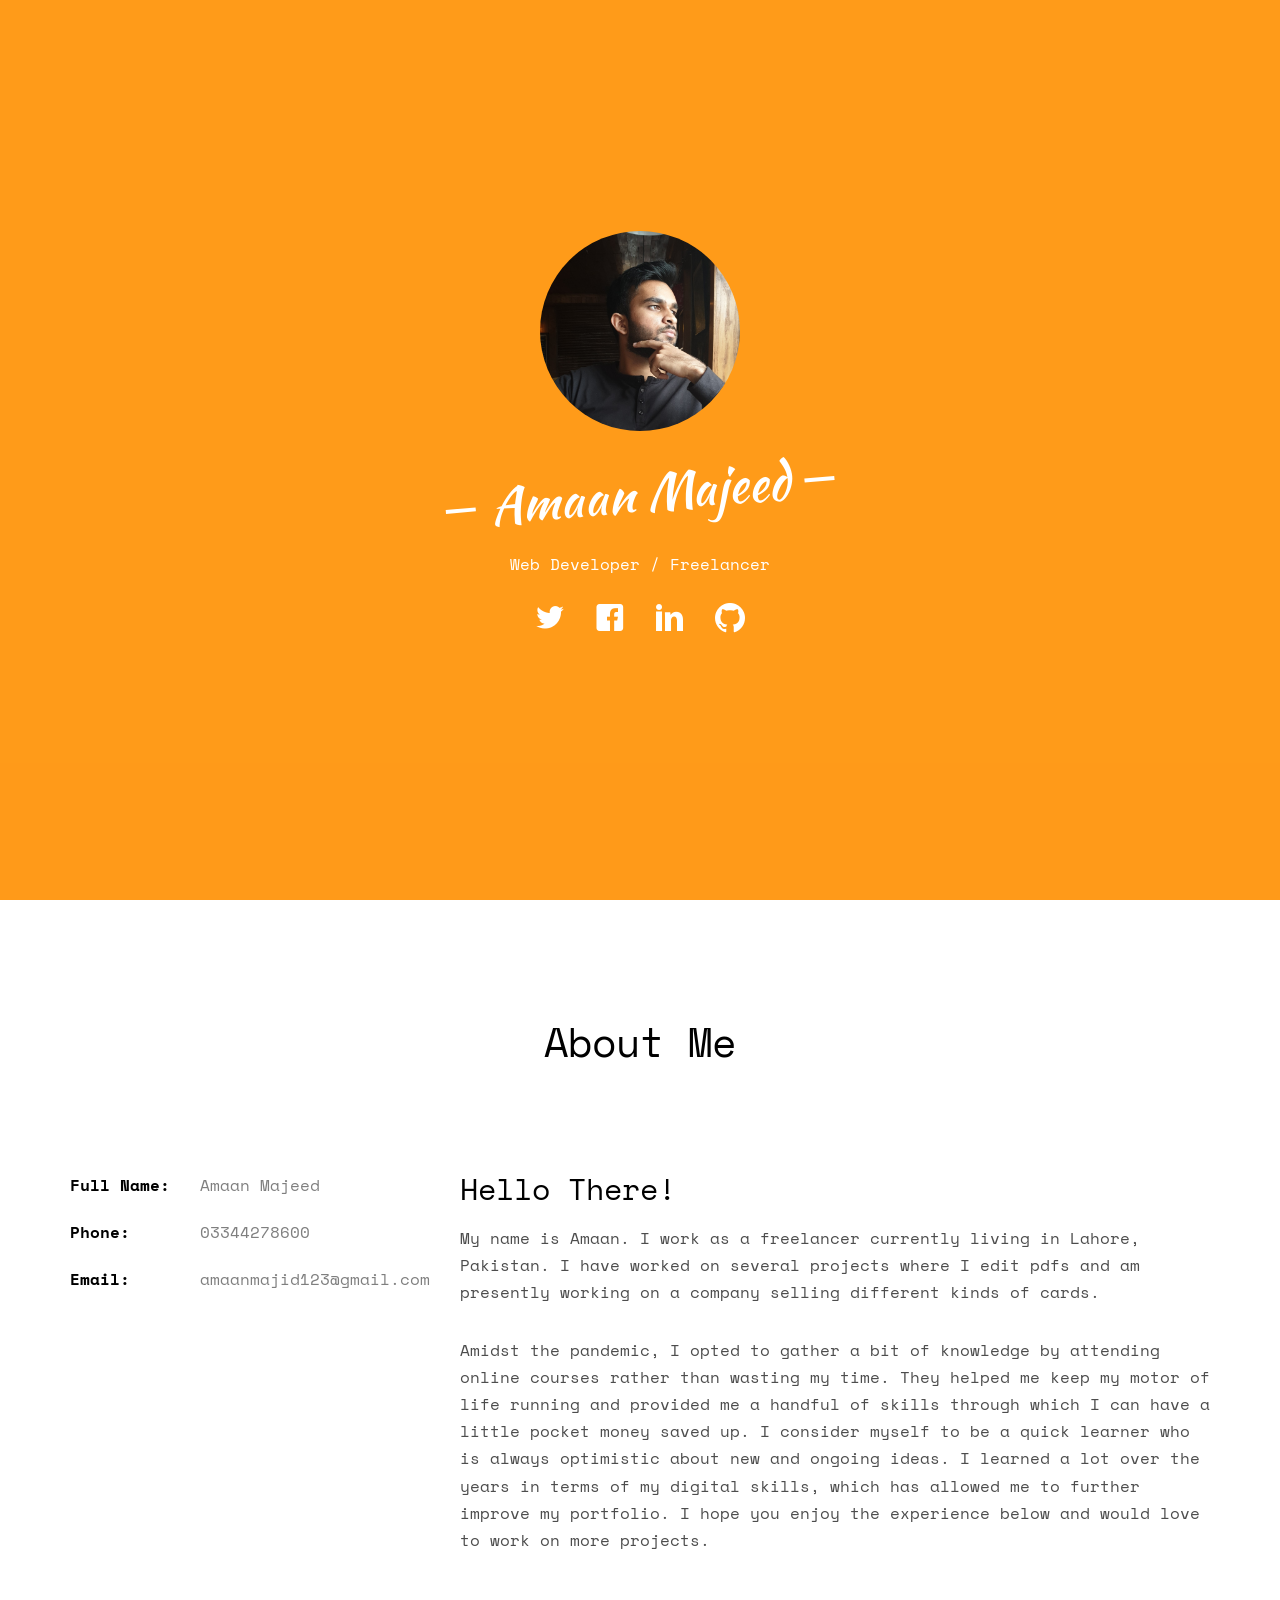
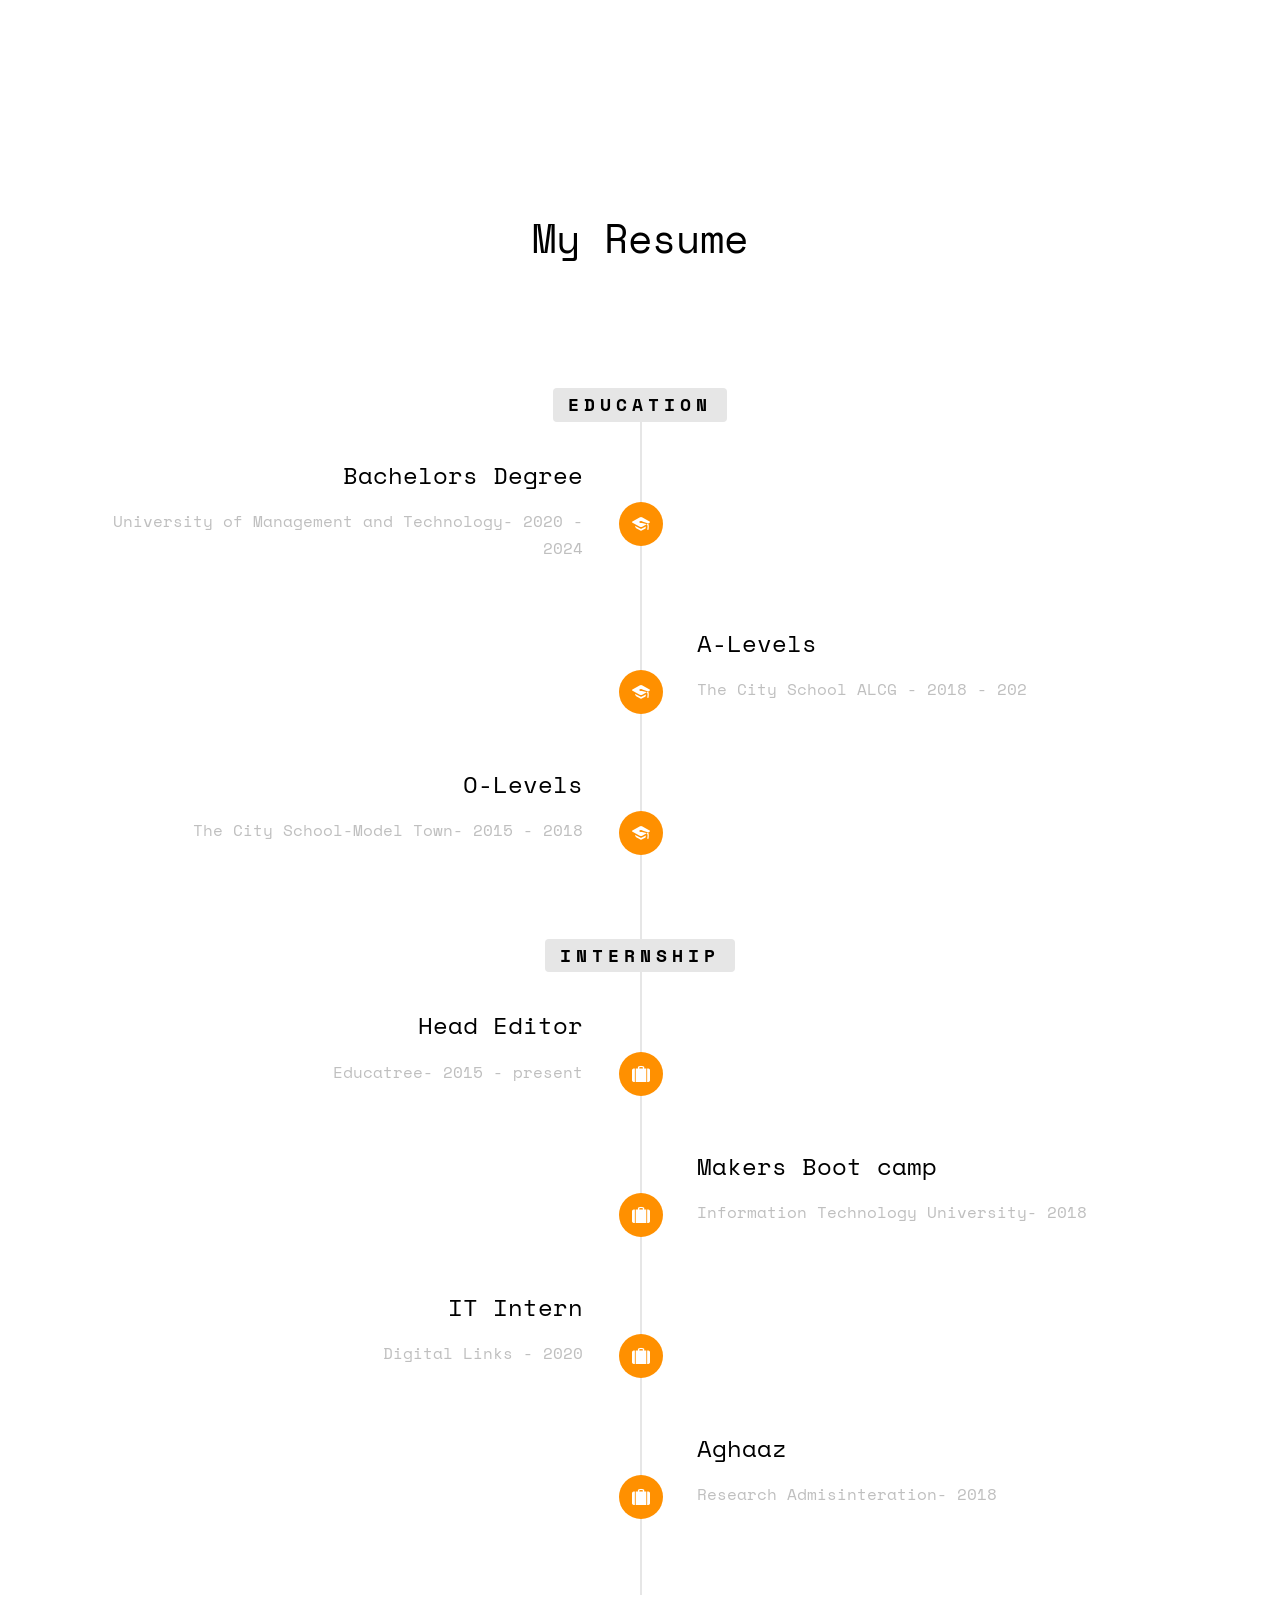
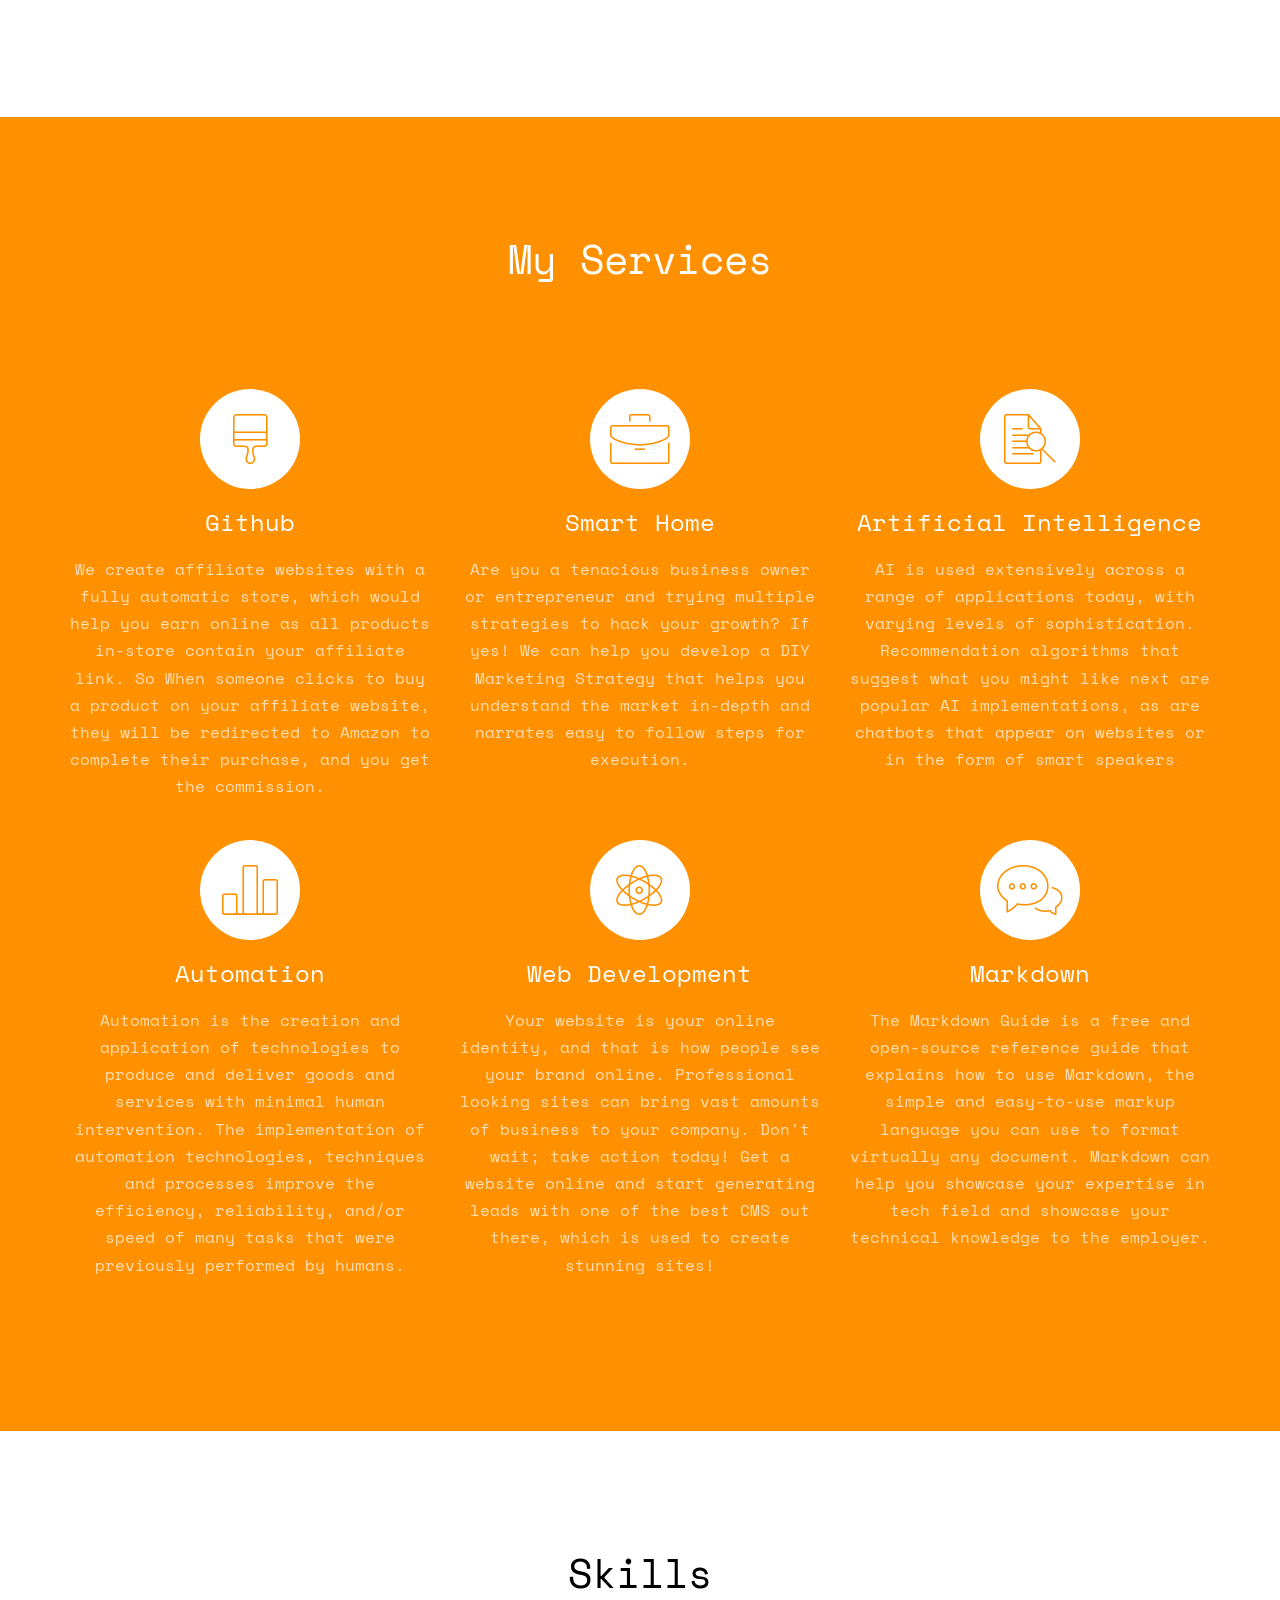
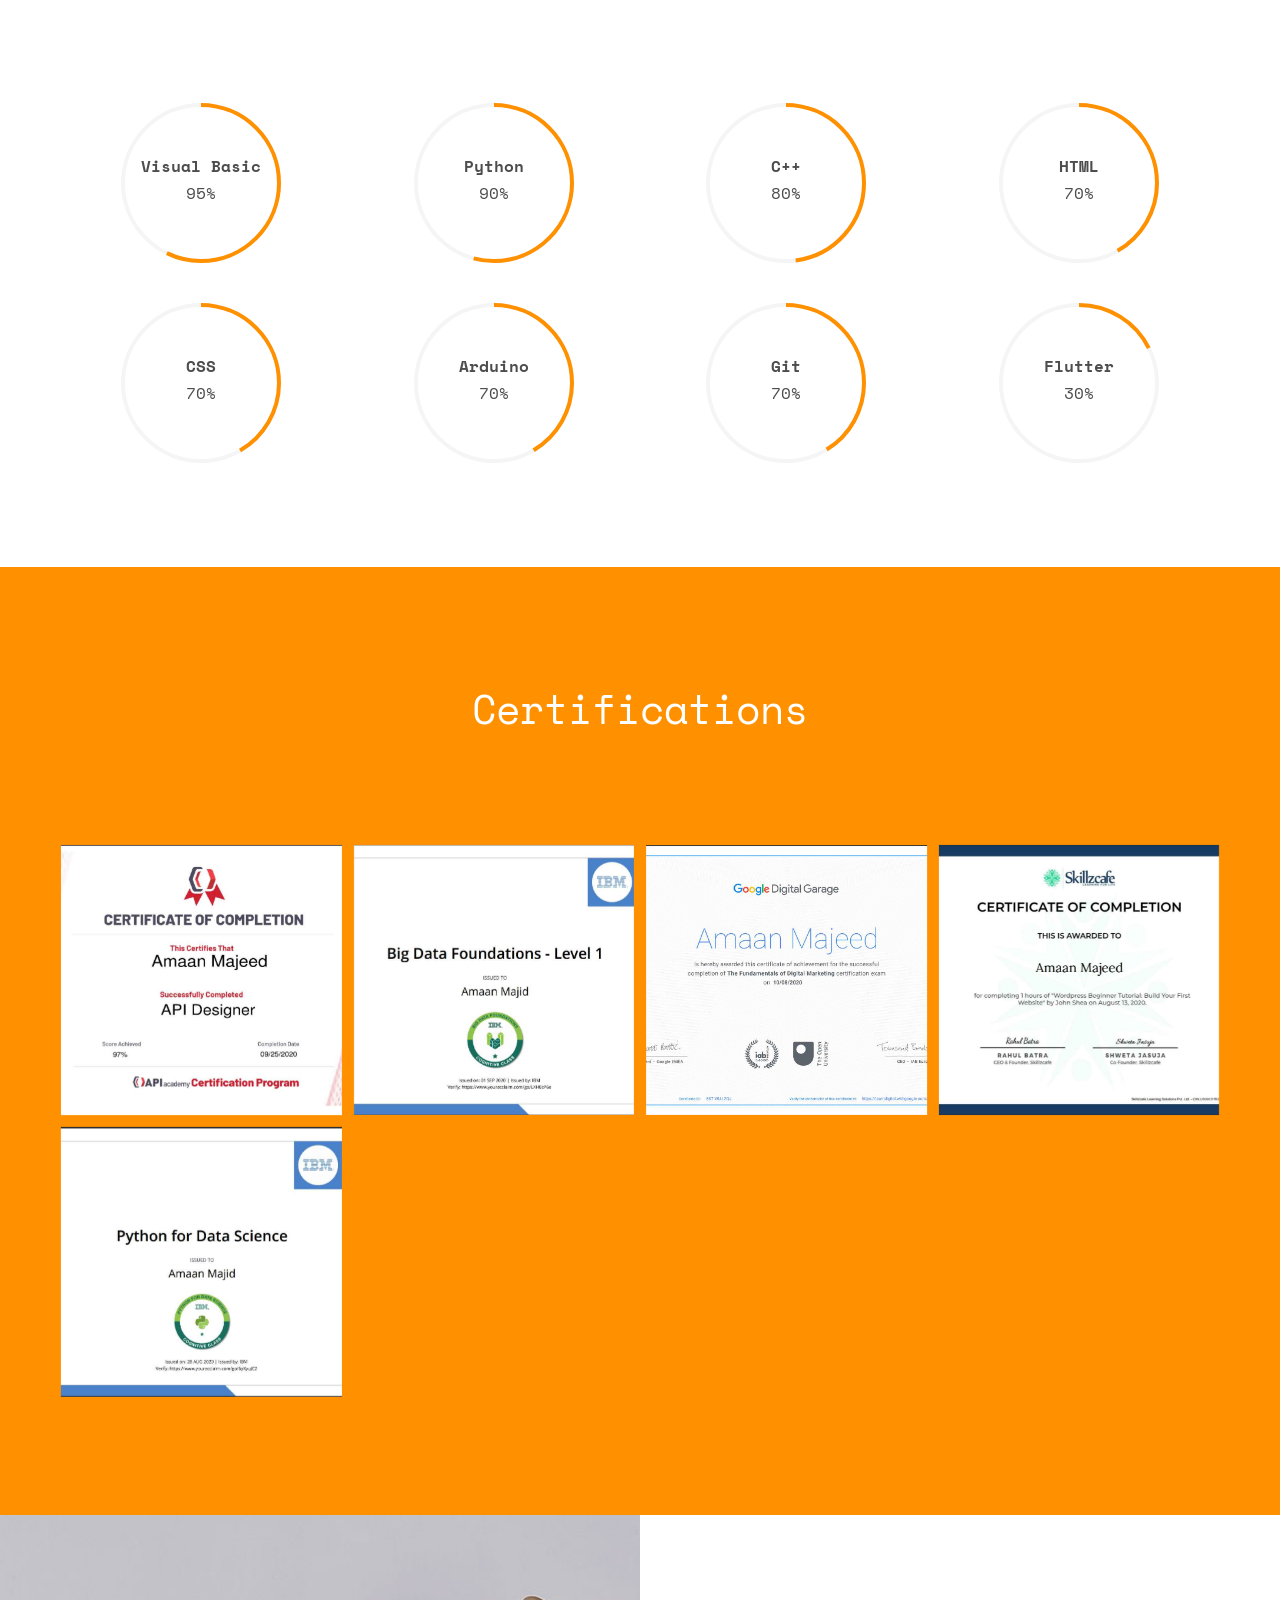
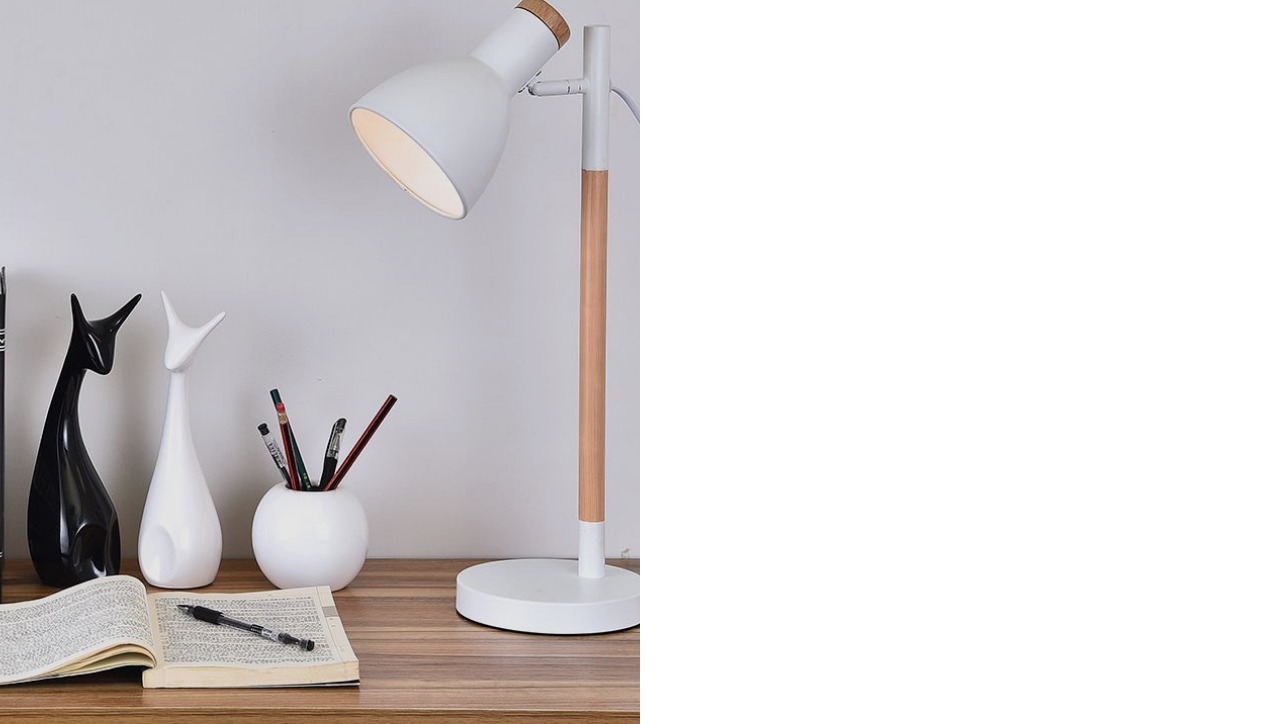
==== commit a16013b6: "Updated Skills" ====
--- a/index.html
+++ b/index.html
@@ -306,7 +306,6 @@
 				<div class="col-md-3 col-sm-6 col-xs-12 text-center">
 					<div class="chart" data-percent="95"><span><strong>Visual Basic</strong>95%</span></div>
 				</div>
-
 				<div class="col-md-3 col-sm-6 col-xs-12 text-center">
 					<div class="chart" data-percent="90"><span><strong>Python</strong>90%</span></div>
 				</div>
@@ -316,18 +315,17 @@
 				<div class="col-md-3 col-sm-6 col-xs-12 text-center">
 					<div class="chart" data-percent="70"><span><strong>HTML</strong>70%</span></div>
 				</div>
-
 				<div class="col-md-3 col-sm-6 col-xs-12 text-center">
 					<div class="chart" data-percent="70"><span><strong>CSS</strong>70%</span></div>
 				</div>
 				<div class="col-md-3 col-sm-6 col-xs-12 text-center">
-					<div class="chart" data-percent="70"><span><strong>Arduino IDE</strong>70%</span></div>
+					<div class="chart" data-percent="70"><span><strong>Arduino</strong>70%</span></div>
 				</div>
 				<div class="col-md-3 col-sm-6 col-xs-12 text-center">
 					<div class="chart" data-percent="70"><span><strong>Git</strong>70%</span></div>
 				</div>
 				<div class="col-md-3 col-sm-6 col-xs-12 text-center">
-					<div class="chart" data-percent="30"><span><strong>Linux</strong>30%</span></div>
+					<div class="chart" data-percent="30"><span><strong>Flutter</strong>30%</span></div>
 				</div>
 
 			</div>
